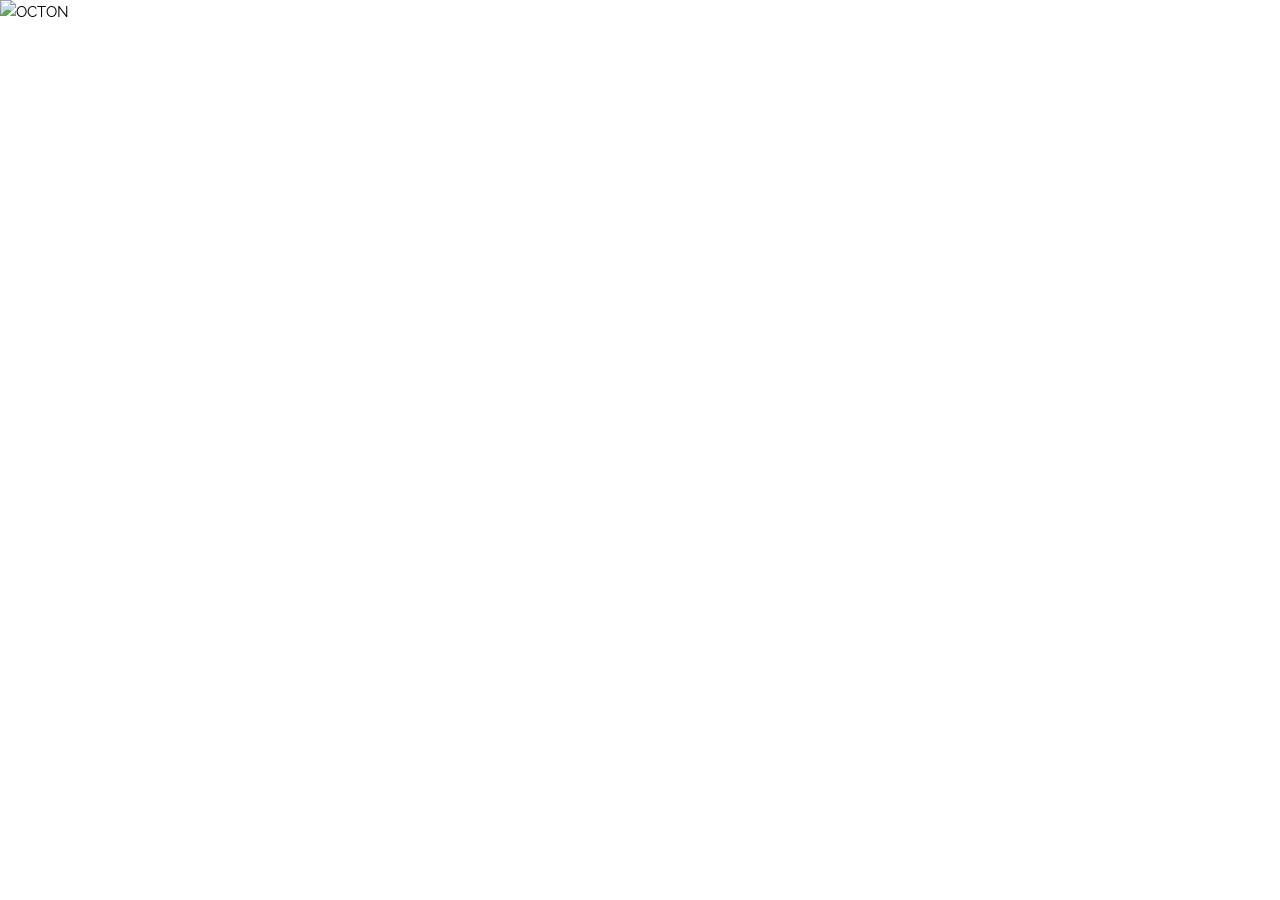
==== index.html @ 0c077d5a "Index chang Making a simple SPA" ====
<!DOCTYPE html>
<!DOCTYPE html>
<html lang="pt-br">
<head>
    <meta charset="UTF-8">
    <meta http-equiv="X-UA-Compatible" content="IE=edge">
    <meta name="viewport" content="width=device-width, initial-scale=1.0">
    <link rel="stylesheet" href="assets/css/main.css" />
    <title>OCTON</title>
</head>
<body>
    <img class="img-fit" src="images/logo.jpg" alt="OCTON" >
</body>
</html>
---- assets/css/main.css ----
@charset "UTF-8";
@import url(font-awesome.min.css);
@import "https://fonts.googleapis.com/css?family=Raleway:100,120,300,400,600";

/*
	Theory by TEMPLATED
	templated.co @templatedco
	Released for free under the Creative Commons Attribution 3.0 license (templated.co/license)
*/

/* Reset */

	html, body, div, span, applet, object, iframe, h1, h2, h3, h4, h5, h6, p, blockquote, pre, a, abbr, acronym, address, big, cite, code, del, dfn, em, img, ins, kbd, q, s, samp, small, strike, strong, sub, sup, tt, var, b, u, i, center, dl, dt, dd, ol, ul, li, fieldset, form, label, legend, table, caption, tbody, tfoot, thead, tr, th, td, article, aside, canvas, details, embed, figure, figcaption, footer, header, hgroup, menu, nav, output, ruby, section, summary, time, mark, audio, video {
		margin: 0;
		padding: 0;
		border: 0;
		font-size: 100%;
		font: inherit;
		vertical-align: baseline;
	}

	article, aside, details, figcaption, figure, footer, header, hgroup, menu, nav, section {
		display: block;
	}

	body {
		line-height: 1;
	}

	ol, ul {
		list-style: none;
	}

	blockquote, q {
		quotes: none;
	}

	blockquote:before, blockquote:after, q:before, q:after {
		content: '';
		content: none;
	}

	table {
		border-collapse: collapse;
		border-spacing: 0;
	}

	body {
		-webkit-text-size-adjust: none;
	}

/* Box Model */

	*, *:before, *:after {
		-moz-box-sizing: border-box;
		-webkit-box-sizing: border-box;
		box-sizing: border-box;
	}

/* Containers */

	.container {
		margin-left: auto;
		margin-right: auto;
	}

	.container.\31 25\25 {
		width: 100%;
		max-width: 100em;
		min-width: 80em;
	}

	.container.\37 5\25 {
		width: 60em;
	}

	.container.\35 0\25 {
		width: 40em;
	}

	.container.\32 5\25 {
		width: 20em;
	}

	.container {
		width: 80em;
	}

	@media screen and (max-width: 1680px) {

		.container.\31 25\25 {
			width: 100%;
			max-width: 100em;
			min-width: 80em;
		}

		.container.\37 5\25 {
			width: 60em;
		}

		.container.\35 0\25 {
			width: 40em;
		}

		.container.\32 5\25 {
			width: 20em;
		}

		.container {
			width: 80em;
		}

	}

	@media screen and (max-width: 1280px) {

		.container.\31 25\25 {
			width: 100%;
			max-width: 81.25em;
			min-width: 65em;
		}

		.container.\37 5\25 {
			width: 48.75em;
		}

		.container.\35 0\25 {
			width: 32.5em;
		}

		.container.\32 5\25 {
			width: 16.25em;
		}

		.container {
			width: 65em;
		}

	}

	@media screen and (max-width: 980px) {

		.container.\31 25\25 {
			width: 100%;
			max-width: 112.5%;
			min-width: 90%;
		}

		.container.\37 5\25 {
			width: 67.5%;
		}

		.container.\35 0\25 {
			width: 45%;
		}

		.container.\32 5\25 {
			width: 22.5%;
		}

		.container {
			width: 90%;
		}

	}

	@media screen and (max-width: 736px) {

		.container.\31 25\25 {
			width: 100%;
			max-width: 112.5%;
			min-width: 90%;
		}

		.container.\37 5\25 {
			width: 67.5%;
		}

		.container.\35 0\25 {
			width: 45%;
		}

		.container.\32 5\25 {
			width: 22.5%;
		}

		.container {
			width: 90% !important;
		}

	}

	@media screen and (max-width: 480px) {

		.container.\31 25\25 {
			width: 100%;
			max-width: 112.5%;
			min-width: 90%;
		}

		.container.\37 5\25 {
			width: 67.5%;
		}

		.container.\35 0\25 {
			width: 45%;
		}

		.container.\32 5\25 {
			width: 22.5%;
		}

		.container {
			width: 90% !important;
		}

	}

/* Grid */

	.row {
		border-bottom: solid 1px transparent;
		-moz-box-sizing: border-box;
		-webkit-box-sizing: border-box;
		box-sizing: border-box;
	}

	.row > * {
		float: left;
		-moz-box-sizing: border-box;
		-webkit-box-sizing: border-box;
		box-sizing: border-box;
	}

	.row:after, .row:before {
		content: '';
		display: block;
		clear: both;
		height: 0;
	}

	.row.uniform > * > :first-child {
		margin-top: 0;
	}

	.row.uniform > * > :last-child {
		margin-bottom: 0;
	}

	.row.\30 \25 > * {
		padding: 0 0 0 0em;
	}

	.row.\30 \25 {
		margin: 0 0 -1px 0em;
	}

	.row.uniform.\30 \25 > * {
		padding: 0em 0 0 0em;
	}

	.row.uniform.\30 \25 {
		margin: 0em 0 -1px 0em;
	}

	.row > * {
		padding: 0 0 0 2em;
	}

	.row {
		margin: 0 0 -1px -2em;
	}

	.row.uniform > * {
		padding: 2em 0 0 2em;
	}

	.row.uniform {
		margin: -2em 0 -1px -2em;
	}

	.row.\32 00\25 > * {
		padding: 0 0 0 4em;
	}

	.row.\32 00\25 {
		margin: 0 0 -1px -4em;
	}

	.row.uniform.\32 00\25 > * {
		padding: 4em 0 0 4em;
	}

	.row.uniform.\32 00\25 {
		margin: -4em 0 -1px -4em;
	}

	.row.\31 50\25 > * {
		padding: 0 0 0 3em;
	}

	.row.\31 50\25 {
		margin: 0 0 -1px -3em;
	}

	.row.uniform.\31 50\25 > * {
		padding: 3em 0 0 3em;
	}

	.row.uniform.\31 50\25 {
		margin: -3em 0 -1px -3em;
	}

	.row.\35 0\25 > * {
		padding: 0 0 0 1em;
	}

	.row.\35 0\25 {
		margin: 0 0 -1px -1em;
	}

	.row.uniform.\35 0\25 > * {
		padding: 1em 0 0 1em;
	}

	.row.uniform.\35 0\25 {
		margin: -1em 0 -1px -1em;
	}

	.row.\32 5\25 > * {
		padding: 0 0 0 0.5em;
	}

	.row.\32 5\25 {
		margin: 0 0 -1px -0.5em;
	}

	.row.uniform.\32 5\25 > * {
		padding: 0.5em 0 0 0.5em;
	}

	.row.uniform.\32 5\25 {
		margin: -0.5em 0 -1px -0.5em;
	}

	.\31 2u, .\31 2u\24 {
		width: 100%;
		clear: none;
		margin-left: 0;
	}

	.\31 1u, .\31 1u\24 {
		width: 91.6666666667%;
		clear: none;
		margin-left: 0;
	}

	.\31 0u, .\31 0u\24 {
		width: 83.3333333333%;
		clear: none;
		margin-left: 0;
	}

	.\39 u, .\39 u\24 {
		width: 75%;
		clear: none;
		margin-left: 0;
	}

	.\38 u, .\38 u\24 {
		width: 66.6666666667%;
		clear: none;
		margin-left: 0;
	}

	.\37 u, .\37 u\24 {
		width: 58.3333333333%;
		clear: none;
		margin-left: 0;
	}

	.\36 u, .\36 u\24 {
		width: 50%;
		clear: none;
		margin-left: 0;
	}

	.\35 u, .\35 u\24 {
		width: 41.6666666667%;
		clear: none;
		margin-left: 0;
	}

	.\34 u, .\34 u\24 {
		width: 33.3333333333%;
		clear: none;
		margin-left: 0;
	}

	.\33 u, .\33 u\24 {
		width: 25%;
		clear: none;
		margin-left: 0;
	}

	.\32 u, .\32 u\24 {
		width: 16.6666666667%;
		clear: none;
		margin-left: 0;
	}

	.\31 u, .\31 u\24 {
		width: 8.3333333333%;
		clear: none;
		margin-left: 0;
	}

	.\31 2u\24 + *,
	.\31 1u\24 + *,
	.\31 0u\24 + *,
	.\39 u\24 + *,
	.\38 u\24 + *,
	.\37 u\24 + *,
	.\36 u\24 + *,
	.\35 u\24 + *,
	.\34 u\24 + *,
	.\33 u\24 + *,
	.\32 u\24 + *,
	.\31 u\24 + * {
		clear: left;
	}

	.\-11u {
		margin-left: 91.66667%;
	}

	.\-10u {
		margin-left: 83.33333%;
	}

	.\-9u {
		margin-left: 75%;
	}

	.\-8u {
		margin-left: 66.66667%;
	}

	.\-7u {
		margin-left: 58.33333%;
	}

	.\-6u {
		margin-left: 50%;
	}

	.\-5u {
		margin-left: 41.66667%;
	}

	.\-4u {
		margin-left: 33.33333%;
	}

	.\-3u {
		margin-left: 25%;
	}

	.\-2u {
		margin-left: 16.66667%;
	}

	.\-1u {
		margin-left: 8.33333%;
	}

	@media screen and (max-width: 1680px) {

		.row > * {
			padding: 0 0 0 2em;
		}

		.row {
			margin: 0 0 -1px -2em;
		}

		.row.uniform > * {
			padding: 2em 0 0 2em;
		}

		.row.uniform {
			margin: -2em 0 -1px -2em;
		}

		.row.\32 00\25 > * {
			padding: 0 0 0 4em;
		}

		.row.\32 00\25 {
			margin: 0 0 -1px -4em;
		}

		.row.uniform.\32 00\25 > * {
			padding: 4em 0 0 4em;
		}

		.row.uniform.\32 00\25 {
			margin: -4em 0 -1px -4em;
		}

		.row.\31 50\25 > * {
			padding: 0 0 0 3em;
		}

		.row.\31 50\25 {
			margin: 0 0 -1px -3em;
		}

		.row.uniform.\31 50\25 > * {
			padding: 3em 0 0 3em;
		}

		.row.uniform.\31 50\25 {
			margin: -3em 0 -1px -3em;
		}

		.row.\35 0\25 > * {
			padding: 0 0 0 1em;
		}

		.row.\35 0\25 {
			margin: 0 0 -1px -1em;
		}

		.row.uniform.\35 0\25 > * {
			padding: 1em 0 0 1em;
		}

		.row.uniform.\35 0\25 {
			margin: -1em 0 -1px -1em;
		}

		.row.\32 5\25 > * {
			padding: 0 0 0 0.5em;
		}

		.row.\32 5\25 {
			margin: 0 0 -1px -0.5em;
		}

		.row.uniform.\32 5\25 > * {
			padding: 0.5em 0 0 0.5em;
		}

		.row.uniform.\32 5\25 {
			margin: -0.5em 0 -1px -0.5em;
		}

		.\31 2u\28xlarge\29, .\31 2u\24\28xlarge\29 {
			width: 100%;
			clear: none;
			margin-left: 0;
		}

		.\31 1u\28xlarge\29, .\31 1u\24\28xlarge\29 {
			width: 91.6666666667%;
			clear: none;
			margin-left: 0;
		}

		.\31 0u\28xlarge\29, .\31 0u\24\28xlarge\29 {
			width: 83.3333333333%;
			clear: none;
			margin-left: 0;
		}

		.\39 u\28xlarge\29, .\39 u\24\28xlarge\29 {
			width: 75%;
			clear: none;
			margin-left: 0;
		}

		.\38 u\28xlarge\29, .\38 u\24\28xlarge\29 {
			width: 66.6666666667%;
			clear: none;
			margin-left: 0;
		}

		.\37 u\28xlarge\29, .\37 u\24\28xlarge\29 {
			width: 58.3333333333%;
			clear: none;
			margin-left: 0;
		}

		.\36 u\28xlarge\29, .\36 u\24\28xlarge\29 {
			width: 50%;
			clear: none;
			margin-left: 0;
		}

		.\35 u\28xlarge\29, .\35 u\24\28xlarge\29 {
			width: 41.6666666667%;
			clear: none;
			margin-left: 0;
		}

		.\34 u\28xlarge\29, .\34 u\24\28xlarge\29 {
			width: 33.3333333333%;
			clear: none;
			margin-left: 0;
		}

		.\33 u\28xlarge\29, .\33 u\24\28xlarge\29 {
			width: 25%;
			clear: none;
			margin-left: 0;
		}

		.\32 u\28xlarge\29, .\32 u\24\28xlarge\29 {
			width: 16.6666666667%;
			clear: none;
			margin-left: 0;
		}

		.\31 u\28xlarge\29, .\31 u\24\28xlarge\29 {
			width: 8.3333333333%;
			clear: none;
			margin-left: 0;
		}

		.\31 2u\24\28xlarge\29 + *,
		.\31 1u\24\28xlarge\29 + *,
		.\31 0u\24\28xlarge\29 + *,
		.\39 u\24\28xlarge\29 + *,
		.\38 u\24\28xlarge\29 + *,
		.\37 u\24\28xlarge\29 + *,
		.\36 u\24\28xlarge\29 + *,
		.\35 u\24\28xlarge\29 + *,
		.\34 u\24\28xlarge\29 + *,
		.\33 u\24\28xlarge\29 + *,
		.\32 u\24\28xlarge\29 + *,
		.\31 u\24\28xlarge\29 + * {
			clear: left;
		}

		.\-11u\28xlarge\29 {
			margin-left: 91.66667%;
		}

		.\-10u\28xlarge\29 {
			margin-left: 83.33333%;
		}

		.\-9u\28xlarge\29 {
			margin-left: 75%;
		}

		.\-8u\28xlarge\29 {
			margin-left: 66.66667%;
		}

		.\-7u\28xlarge\29 {
			margin-left: 58.33333%;
		}

		.\-6u\28xlarge\29 {
			margin-left: 50%;
		}

		.\-5u\28xlarge\29 {
			margin-left: 41.66667%;
		}

		.\-4u\28xlarge\29 {
			margin-left: 33.33333%;
		}

		.\-3u\28xlarge\29 {
			margin-left: 25%;
		}

		.\-2u\28xlarge\29 {
			margin-left: 16.66667%;
		}

		.\-1u\28xlarge\29 {
			margin-left: 8.33333%;
		}

	}

	@media screen and (max-width: 1280px) {

		.row > * {
			padding: 0 0 0 1.5em;
		}

		.row {
			margin: 0 0 -1px -1.5em;
		}

		.row.uniform > * {
			padding: 1.5em 0 0 1.5em;
		}

		.row.uniform {
			margin: -1.5em 0 -1px -1.5em;
		}

		.row.\32 00\25 > * {
			padding: 0 0 0 3em;
		}

		.row.\32 00\25 {
			margin: 0 0 -1px -3em;
		}

		.row.uniform.\32 00\25 > * {
			padding: 3em 0 0 3em;
		}

		.row.uniform.\32 00\25 {
			margin: -3em 0 -1px -3em;
		}

		.row.\31 50\25 > * {
			padding: 0 0 0 2.25em;
		}

		.row.\31 50\25 {
			margin: 0 0 -1px -2.25em;
		}

		.row.uniform.\31 50\25 > * {
			padding: 2.25em 0 0 2.25em;
		}

		.row.uniform.\31 50\25 {
			margin: -2.25em 0 -1px -2.25em;
		}

		.row.\35 0\25 > * {
			padding: 0 0 0 0.75em;
		}

		.row.\35 0\25 {
			margin: 0 0 -1px -0.75em;
		}

		.row.uniform.\35 0\25 > * {
			padding: 0.75em 0 0 0.75em;
		}

		.row.uniform.\35 0\25 {
			margin: -0.75em 0 -1px -0.75em;
		}

		.row.\32 5\25 > * {
			padding: 0 0 0 0.375em;
		}

		.row.\32 5\25 {
			margin: 0 0 -1px -0.375em;
		}

		.row.uniform.\32 5\25 > * {
			padding: 0.375em 0 0 0.375em;
		}

		.row.uniform.\32 5\25 {
			margin: -0.375em 0 -1px -0.375em;
		}

		.\31 2u\28large\29, .\31 2u\24\28large\29 {
			width: 100%;
			clear: none;
			margin-left: 0;
		}

		.\31 1u\28large\29, .\31 1u\24\28large\29 {
			width: 91.6666666667%;
			clear: none;
			margin-left: 0;
		}

		.\31 0u\28large\29, .\31 0u\24\28large\29 {
			width: 83.3333333333%;
			clear: none;
			margin-left: 0;
		}

		.\39 u\28large\29, .\39 u\24\28large\29 {
			width: 75%;
			clear: none;
			margin-left: 0;
		}

		.\38 u\28large\29, .\38 u\24\28large\29 {
			width: 66.6666666667%;
			clear: none;
			margin-left: 0;
		}

		.\37 u\28large\29, .\37 u\24\28large\29 {
			width: 58.3333333333%;
			clear: none;
			margin-left: 0;
		}

		.\36 u\28large\29, .\36 u\24\28large\29 {
			width: 50%;
			clear: none;
			margin-left: 0;
		}

		.\35 u\28large\29, .\35 u\24\28large\29 {
			width: 41.6666666667%;
			clear: none;
			margin-left: 0;
		}

		.\34 u\28large\29, .\34 u\24\28large\29 {
			width: 33.3333333333%;
			clear: none;
			margin-left: 0;
		}

		.\33 u\28large\29, .\33 u\24\28large\29 {
			width: 25%;
			clear: none;
			margin-left: 0;
		}

		.\32 u\28large\29, .\32 u\24\28large\29 {
			width: 16.6666666667%;
			clear: none;
			margin-left: 0;
		}

		.\31 u\28large\29, .\31 u\24\28large\29 {
			width: 8.3333333333%;
			clear: none;
			margin-left: 0;
		}

		.\31 2u\24\28large\29 + *,
		.\31 1u\24\28large\29 + *,
		.\31 0u\24\28large\29 + *,
		.\39 u\24\28large\29 + *,
		.\38 u\24\28large\29 + *,
		.\37 u\24\28large\29 + *,
		.\36 u\24\28large\29 + *,
		.\35 u\24\28large\29 + *,
		.\34 u\24\28large\29 + *,
		.\33 u\24\28large\29 + *,
		.\32 u\24\28large\29 + *,
		.\31 u\24\28large\29 + * {
			clear: left;
		}

		.\-11u\28large\29 {
			margin-left: 91.66667%;
		}

		.\-10u\28large\29 {
			margin-left: 83.33333%;
		}

		.\-9u\28large\29 {
			margin-left: 75%;
		}

		.\-8u\28large\29 {
			margin-left: 66.66667%;
		}

		.\-7u\28large\29 {
			margin-left: 58.33333%;
		}

		.\-6u\28large\29 {
			margin-left: 50%;
		}

		.\-5u\28large\29 {
			margin-left: 41.66667%;
		}

		.\-4u\28large\29 {
			margin-left: 33.33333%;
		}

		.\-3u\28large\29 {
			margin-left: 25%;
		}

		.\-2u\28large\29 {
			margin-left: 16.66667%;
		}

		.\-1u\28large\29 {
			margin-left: 8.33333%;
		}

	}

	@media screen and (max-width: 980px) {

		.row > * {
			padding: 0 0 0 1.5em;
		}

		.row {
			margin: 0 0 -1px -1.5em;
		}

		.row.uniform > * {
			padding: 1.5em 0 0 1.5em;
		}

		.row.uniform {
			margin: -1.5em 0 -1px -1.5em;
		}

		.row.\32 00\25 > * {
			padding: 0 0 0 3em;
		}

		.row.\32 00\25 {
			margin: 0 0 -1px -3em;
		}

		.row.uniform.\32 00\25 > * {
			padding: 3em 0 0 3em;
		}

		.row.uniform.\32 00\25 {
			margin: -3em 0 -1px -3em;
		}

		.row.\31 50\25 > * {
			padding: 0 0 0 2.25em;
		}

		.row.\31 50\25 {
			margin: 0 0 -1px -2.25em;
		}

		.row.uniform.\31 50\25 > * {
			padding: 2.25em 0 0 2.25em;
		}

		.row.uniform.\31 50\25 {
			margin: -2.25em 0 -1px -2.25em;
		}

		.row.\35 0\25 > * {
			padding: 0 0 0 0.75em;
		}

		.row.\35 0\25 {
			margin: 0 0 -1px -0.75em;
		}

		.row.uniform.\35 0\25 > * {
			padding: 0.75em 0 0 0.75em;
		}

		.row.uniform.\35 0\25 {
			margin: -0.75em 0 -1px -0.75em;
		}

		.row.\32 5\25 > * {
			padding: 0 0 0 0.375em;
		}

		.row.\32 5\25 {
			margin: 0 0 -1px -0.375em;
		}

		.row.uniform.\32 5\25 > * {
			padding: 0.375em 0 0 0.375em;
		}

		.row.uniform.\32 5\25 {
			margin: -0.375em 0 -1px -0.375em;
		}

		.\31 2u\28medium\29, .\31 2u\24\28medium\29 {
			width: 100%;
			clear: none;
			margin-left: 0;
		}

		.\31 1u\28medium\29, .\31 1u\24\28medium\29 {
			width: 91.6666666667%;
			clear: none;
			margin-left: 0;
		}

		.\31 0u\28medium\29, .\31 0u\24\28medium\29 {
			width: 83.3333333333%;
			clear: none;
			margin-left: 0;
		}

		.\39 u\28medium\29, .\39 u\24\28medium\29 {
			width: 75%;
			clear: none;
			margin-left: 0;
		}

		.\38 u\28medium\29, .\38 u\24\28medium\29 {
			width: 66.6666666667%;
			clear: none;
			margin-left: 0;
		}

		.\37 u\28medium\29, .\37 u\24\28medium\29 {
			width: 58.3333333333%;
			clear: none;
			margin-left: 0;
		}

		.\36 u\28medium\29, .\36 u\24\28medium\29 {
			width: 50%;
			clear: none;
			margin-left: 0;
		}

		.\35 u\28medium\29, .\35 u\24\28medium\29 {
			width: 41.6666666667%;
			clear: none;
			margin-left: 0;
		}

		.\34 u\28medium\29, .\34 u\24\28medium\29 {
			width: 33.3333333333%;
			clear: none;
			margin-left: 0;
		}

		.\33 u\28medium\29, .\33 u\24\28medium\29 {
			width: 25%;
			clear: none;
			margin-left: 0;
		}

		.\32 u\28medium\29, .\32 u\24\28medium\29 {
			width: 16.6666666667%;
			clear: none;
			margin-left: 0;
		}

		.\31 u\28medium\29, .\31 u\24\28medium\29 {
			width: 8.3333333333%;
			clear: none;
			margin-left: 0;
		}

		.\31 2u\24\28medium\29 + *,
		.\31 1u\24\28medium\29 + *,
		.\31 0u\24\28medium\29 + *,
		.\39 u\24\28medium\29 + *,
		.\38 u\24\28medium\29 + *,
		.\37 u\24\28medium\29 + *,
		.\36 u\24\28medium\29 + *,
		.\35 u\24\28medium\29 + *,
		.\34 u\24\28medium\29 + *,
		.\33 u\24\28medium\29 + *,
		.\32 u\24\28medium\29 + *,
		.\31 u\24\28medium\29 + * {
			clear: left;
		}

		.\-11u\28medium\29 {
			margin-left: 91.66667%;
		}

		.\-10u\28medium\29 {
			margin-left: 83.33333%;
		}

		.\-9u\28medium\29 {
			margin-left: 75%;
		}

		.\-8u\28medium\29 {
			margin-left: 66.66667%;
		}

		.\-7u\28medium\29 {
			margin-left: 58.33333%;
		}

		.\-6u\28medium\29 {
			margin-left: 50%;
		}

		.\-5u\28medium\29 {
			margin-left: 41.66667%;
		}

		.\-4u\28medium\29 {
			margin-left: 33.33333%;
		}

		.\-3u\28medium\29 {
			margin-left: 25%;
		}

		.\-2u\28medium\29 {
			margin-left: 16.66667%;
		}

		.\-1u\28medium\29 {
			margin-left: 8.33333%;
		}

	}

	@media screen and (max-width: 736px) {

		.row > * {
			padding: 0 0 0 1.25em;
		}

		.row {
			margin: 0 0 -1px -1.25em;
		}

		.row.uniform > * {
			padding: 1.25em 0 0 1.25em;
		}

		.row.uniform {
			margin: -1.25em 0 -1px -1.25em;
		}

		.row.\32 00\25 > * {
			padding: 0 0 0 2.5em;
		}

		.row.\32 00\25 {
			margin: 0 0 -1px -2.5em;
		}

		.row.uniform.\32 00\25 > * {
			padding: 2.5em 0 0 2.5em;
		}

		.row.uniform.\32 00\25 {
			margin: -2.5em 0 -1px -2.5em;
		}

		.row.\31 50\25 > * {
			padding: 0 0 0 1.875em;
		}

		.row.\31 50\25 {
			margin: 0 0 -1px -1.875em;
		}

		.row.uniform.\31 50\25 > * {
			padding: 1.875em 0 0 1.875em;
		}

		.row.uniform.\31 50\25 {
			margin: -1.875em 0 -1px -1.875em;
		}

		.row.\35 0\25 > * {
			padding: 0 0 0 0.625em;
		}

		.row.\35 0\25 {
			margin: 0 0 -1px -0.625em;
		}

		.row.uniform.\35 0\25 > * {
			padding: 0.625em 0 0 0.625em;
		}

		.row.uniform.\35 0\25 {
			margin: -0.625em 0 -1px -0.625em;
		}

		.row.\32 5\25 > * {
			padding: 0 0 0 0.3125em;
		}

		.row.\32 5\25 {
			margin: 0 0 -1px -0.3125em;
		}

		.row.uniform.\32 5\25 > * {
			padding: 0.3125em 0 0 0.3125em;
		}

		.row.uniform.\32 5\25 {
			margin: -0.3125em 0 -1px -0.3125em;
		}

		.\31 2u\28small\29, .\31 2u\24\28small\29 {
			width: 100%;
			clear: none;
			margin-left: 0;
		}

		.\31 1u\28small\29, .\31 1u\24\28small\29 {
			width: 91.6666666667%;
			clear: none;
			margin-left: 0;
		}

		.\31 0u\28small\29, .\31 0u\24\28small\29 {
			width: 83.3333333333%;
			clear: none;
			margin-left: 0;
		}

		.\39 u\28small\29, .\39 u\24\28small\29 {
			width: 75%;
			clear: none;
			margin-left: 0;
		}

		.\38 u\28small\29, .\38 u\24\28small\29 {
			width: 66.6666666667%;
			clear: none;
			margin-left: 0;
		}

		.\37 u\28small\29, .\37 u\24\28small\29 {
			width: 58.3333333333%;
			clear: none;
			margin-left: 0;
		}

		.\36 u\28small\29, .\36 u\24\28small\29 {
			width: 50%;
			clear: none;
			margin-left: 0;
		}

		.\35 u\28small\29, .\35 u\24\28small\29 {
			width: 41.6666666667%;
			clear: none;
			margin-left: 0;
		}

		.\34 u\28small\29, .\34 u\24\28small\29 {
			width: 33.3333333333%;
			clear: none;
			margin-left: 0;
		}

		.\33 u\28small\29, .\33 u\24\28small\29 {
			width: 25%;
			clear: none;
			margin-left: 0;
		}

		.\32 u\28small\29, .\32 u\24\28small\29 {
			width: 16.6666666667%;
			clear: none;
			margin-left: 0;
		}

		.\31 u\28small\29, .\31 u\24\28small\29 {
			width: 8.3333333333%;
			clear: none;
			margin-left: 0;
		}

		.\31 2u\24\28small\29 + *,
		.\31 1u\24\28small\29 + *,
		.\31 0u\24\28small\29 + *,
		.\39 u\24\28small\29 + *,
		.\38 u\24\28small\29 + *,
		.\37 u\24\28small\29 + *,
		.\36 u\24\28small\29 + *,
		.\35 u\24\28small\29 + *,
		.\34 u\24\28small\29 + *,
		.\33 u\24\28small\29 + *,
		.\32 u\24\28small\29 + *,
		.\31 u\24\28small\29 + * {
			clear: left;
		}

		.\-11u\28small\29 {
			margin-left: 91.66667%;
		}

		.\-10u\28small\29 {
			margin-left: 83.33333%;
		}

		.\-9u\28small\29 {
			margin-left: 75%;
		}

		.\-8u\28small\29 {
			margin-left: 66.66667%;
		}

		.\-7u\28small\29 {
			margin-left: 58.33333%;
		}

		.\-6u\28small\29 {
			margin-left: 50%;
		}

		.\-5u\28small\29 {
			margin-left: 41.66667%;
		}

		.\-4u\28small\29 {
			margin-left: 33.33333%;
		}

		.\-3u\28small\29 {
			margin-left: 25%;
		}

		.\-2u\28small\29 {
			margin-left: 16.66667%;
		}

		.\-1u\28small\29 {
			margin-left: 8.33333%;
		}

	}

	@media screen and (max-width: 480px) {

		.row > * {
			padding: 0 0 0 1.25em;
		}

		.row {
			margin: 0 0 -1px -1.25em;
		}

		.row.uniform > * {
			padding: 1.25em 0 0 1.25em;
		}

		.row.uniform {
			margin: -1.25em 0 -1px -1.25em;
		}

		.row.\32 00\25 > * {
			padding: 0 0 0 2.5em;
		}

		.row.\32 00\25 {
			margin: 0 0 -1px -2.5em;
		}

		.row.uniform.\32 00\25 > * {
			padding: 2.5em 0 0 2.5em;
		}

		.row.uniform.\32 00\25 {
			margin: -2.5em 0 -1px -2.5em;
		}

		.row.\31 50\25 > * {
			padding: 0 0 0 1.875em;
		}

		.row.\31 50\25 {
			margin: 0 0 -1px -1.875em;
		}

		.row.uniform.\31 50\25 > * {
			padding: 1.875em 0 0 1.875em;
		}

		.row.uniform.\31 50\25 {
			margin: -1.875em 0 -1px -1.875em;
		}

		.row.\35 0\25 > * {
			padding: 0 0 0 0.625em;
		}

		.row.\35 0\25 {
			margin: 0 0 -1px -0.625em;
		}

		.row.uniform.\35 0\25 > * {
			padding: 0.625em 0 0 0.625em;
		}

		.row.uniform.\35 0\25 {
			margin: -0.625em 0 -1px -0.625em;
		}

		.row.\32 5\25 > * {
			padding: 0 0 0 0.3125em;
		}

		.row.\32 5\25 {
			margin: 0 0 -1px -0.3125em;
		}

		.row.uniform.\32 5\25 > * {
			padding: 0.3125em 0 0 0.3125em;
		}

		.row.uniform.\32 5\25 {
			margin: -0.3125em 0 -1px -0.3125em;
		}

		.\31 2u\28xsmall\29, .\31 2u\24\28xsmall\29 {
			width: 100%;
			clear: none;
			margin-left: 0;
		}

		.\31 1u\28xsmall\29, .\31 1u\24\28xsmall\29 {
			width: 91.6666666667%;
			clear: none;
			margin-left: 0;
		}

		.\31 0u\28xsmall\29, .\31 0u\24\28xsmall\29 {
			width: 83.3333333333%;
			clear: none;
			margin-left: 0;
		}

		.\39 u\28xsmall\29, .\39 u\24\28xsmall\29 {
			width: 75%;
			clear: none;
			margin-left: 0;
		}

		.\38 u\28xsmall\29, .\38 u\24\28xsmall\29 {
			width: 66.6666666667%;
			clear: none;
			margin-left: 0;
		}

		.\37 u\28xsmall\29, .\37 u\24\28xsmall\29 {
			width: 58.3333333333%;
			clear: none;
			margin-left: 0;
		}

		.\36 u\28xsmall\29, .\36 u\24\28xsmall\29 {
			width: 50%;
			clear: none;
			margin-left: 0;
		}

		.\35 u\28xsmall\29, .\35 u\24\28xsmall\29 {
			width: 41.6666666667%;
			clear: none;
			margin-left: 0;
		}

		.\34 u\28xsmall\29, .\34 u\24\28xsmall\29 {
			width: 33.3333333333%;
			clear: none;
			margin-left: 0;
		}

		.\33 u\28xsmall\29, .\33 u\24\28xsmall\29 {
			width: 25%;
			clear: none;
			margin-left: 0;
		}

		.\32 u\28xsmall\29, .\32 u\24\28xsmall\29 {
			width: 16.6666666667%;
			clear: none;
			margin-left: 0;
		}

		.\31 u\28xsmall\29, .\31 u\24\28xsmall\29 {
			width: 8.3333333333%;
			clear: none;
			margin-left: 0;
		}

		.\31 2u\24\28xsmall\29 + *,
		.\31 1u\24\28xsmall\29 + *,
		.\31 0u\24\28xsmall\29 + *,
		.\39 u\24\28xsmall\29 + *,
		.\38 u\24\28xsmall\29 + *,
		.\37 u\24\28xsmall\29 + *,
		.\36 u\24\28xsmall\29 + *,
		.\35 u\24\28xsmall\29 + *,
		.\34 u\24\28xsmall\29 + *,
		.\33 u\24\28xsmall\29 + *,
		.\32 u\24\28xsmall\29 + *,
		.\31 u\24\28xsmall\29 + * {
			clear: left;
		}

		.\-11u\28xsmall\29 {
			margin-left: 91.66667%;
		}

		.\-10u\28xsmall\29 {
			margin-left: 83.33333%;
		}

		.\-9u\28xsmall\29 {
			margin-left: 75%;
		}

		.\-8u\28xsmall\29 {
			margin-left: 66.66667%;
		}

		.\-7u\28xsmall\29 {
			margin-left: 58.33333%;
		}

		.\-6u\28xsmall\29 {
			margin-left: 50%;
		}

		.\-5u\28xsmall\29 {
			margin-left: 41.66667%;
		}

		.\-4u\28xsmall\29 {
			margin-left: 33.33333%;
		}

		.\-3u\28xsmall\29 {
			margin-left: 25%;
		}

		.\-2u\28xsmall\29 {
			margin-left: 16.66667%;
		}

		.\-1u\28xsmall\29 {
			margin-left: 8.33333%;
		}

	}

/* Basic */

	@-ms-viewport {
		width: device-width;
	}

	body {
		-ms-overflow-style: scrollbar;
	}

	@media screen and (max-width: 480px) {

		html, body {
			min-width: 320px;
		}

	}

	body {
		background: #fff;
	}

		body.is-loading *, body.is-loading *:before, body.is-loading *:after {
			-moz-animation: none !important;
			-webkit-animation: none !important;
			-ms-animation: none !important;
			animation: none !important;
			-moz-transition: none !important;
			-webkit-transition: none !important;
			-ms-transition: none !important;
			transition: none !important;
		}

/* Type */

	body, input, select, textarea {
		color: ##0d1219; /* #9a9a9a*/
		font-family: "Raleway", Arial, Helvetica, sans-serif;
		font-size: 13pt;
		font-weight: 400;
		line-height: 1.65;
	}

		@media screen and (max-width: 1680px) {

			body, input, select, textarea {
				font-size: 11pt;
			}

		}

		@media screen and (max-width: 1280px) {

			body, input, select, textarea {
				font-size: 11pt;
			}

		}

		@media screen and (max-width: 980px) {

			body, input, select, textarea {
				font-size: 12pt;
			}

		}

		@media screen and (max-width: 736px) {

			body, input, select, textarea {
				font-size: 12pt;
			}

		}

		@media screen and (max-width: 480px) {

			body, input, select, textarea {
				font-size: 12pt;
			}

		}
	/* Voltar ao topo*/
	.back-to-top	{
	  position: fixed;
	  bottom: 0;
	  right: 0;
	  display: inline-block;  
	  padding: 0.5em;
	  margin: 0.5em;
	  background: rgba(222, 150, 150, 0);
	  border: 1px solid #167ac6;
	}
.back-to-top:hover{
  cursor: pointer;
}

	a {
		color: #000;
		text-decoration: none;
		transition: 0.2s;
	}

		a:hover {
			text-decoration: none;
			color: #5385f1;

		}

	strong, b {
		color: #555;
		font-weight: 600;
	}

	em, i {
		font-style: italic;
	}

	p {
		margin: 0 0 2em 0;
	}

	h1, h2, h3, h4, h5, h6 {
		color: #5385c1;
		font-weight: 300;
		line-height: 1.5;
		margin: 0 0 1em 0;
	}

		h1 a, h2 a, h3 a, h4 a, h5 a, h6 a {
			color: inherit;
			text-decoration: none;
		}

	h2 {
		font-size: 1.75em;
		font-weight: 120;
	}

	h3 {
		font-size: 1.35em;
	}

	h4 {
		font-size: 1.1em;
	}

	h5 {
		font-size: 0.9em;
	}

	h6 {
		font-size: 0.7em;
	}

	sub {
		font-size: 0.8em;
		position: relative;
		top: 0.5em;
	}

	sup {
		font-size: 0.8em;
		position: relative;
		top: -0.5em;
	}

	blockquote {
		border-left: solid 4px #dbdbdb;
		font-style: italic;
		margin: 0 0 2em 0;
		padding: 0.5em 0 0.5em 2em;
	}

	code {
		background: rgba(144, 144, 144, 0.075);
		border-radius: 0;
		border: solid 1px #dbdbdb;
		font-family: "Courier New", monospace;
		font-size: 0.9em;
		margin: 0 0.25em;
		padding: 0.25em 0.65em;
	}

	pre {
		-webkit-overflow-scrolling: touch;
		font-family: "Courier New", monospace;
		font-size: 0.9em;
		margin: 0 0 2em 0;
	}

		pre code {
			display: block;
			line-height: 1.75;
			padding: 1em 1.5em;
			overflow-x: auto;
		}

	hr {
		border: 0;
		border-bottom: solid 1px #dbdbdb;
		margin: 2em 0;
	}

		hr.major {
			margin: 3em 0;
		}

	.align-left {
		text-align: left;
	}

	.align-center {
		text-align: center;
	}

	.align-right {
		text-align: right;
	}

	.inner {
		max-width: 75em;
		margin: 0 auto;
	}

		@media screen and (max-width: 1280px) {

			.inner {
				max-width: 90%;
			}

		}

		@media screen and (max-width: 480px) {

			.inner {
				max-width: 85%;
			}

		}

/* Section/Article */

	section.special, article.special {
		text-align: center;
	}

		section.special article, article.special article {
			text-align: left;
		}

	section.wrapper, article.wrapper {
		padding: 6em 0;
	}

		section.wrapper header, article.wrapper header {
			margin-bottom: 4em;
		}

			section.wrapper header h2, article.wrapper header h2 {
				font-size: 2.75em;
				margin: 0 0 .5em 0;
			}

			section.wrapper header p, article.wrapper header p {
				font-size: 1em;
			}

		section.wrapper article header, article.wrapper article header {
			margin: 0;
		}

		section.wrapper.style1, article.wrapper.style1 {
			background: #5385c1;
			color: #bacee6;
		}

			section.wrapper.style1 header h2, article.wrapper.style1 header h2 {
				color: #fff;
			}

			section.wrapper.style1 header p, article.wrapper.style1 header p {
				color: #bacee6;
			}

			section.wrapper.style1 h3, article.wrapper.style1 h3 {
				color: #FFF;
			}

		@media screen and (max-width: 980px) {

			section.wrapper, article.wrapper {
				padding: 2em 0;
			}

		}

		@media screen and (max-width: 736px) {

			section.wrapper header, article.wrapper header {
				margin-bottom: 2em;
			}

				section.wrapper header h2, article.wrapper header h2 {
					font-size: 2em;
				}

				section.wrapper header p, article.wrapper header p {
					font-size: .9em;
				}

		}

		@media screen and (max-width: 480px) {

			section.wrapper, article.wrapper {
				text-align: center;
			}

				section.wrapper article, article.wrapper article {
					text-align: center;
				}

		}

	header p {
		color: #bbb;
		position: relative;
		margin: 0 0 1.5em 0;
	}

	header h2 + p {
		font-size: 1.25em;
		margin-top: -1em;
	}

	header h3 + p {
		font-size: 1.1em;
		margin-top: -0.8em;
	}

	header h4 + p,
	header h5 + p,
	header h6 + p {
		font-size: 0.9em;
		margin-top: -0.6em;
	}

/* Flex */

	.flex {
		display: -ms-flexbox;
		-ms-flex-wrap: wrap;
		-ms-flex-pack: justify;
		display: -moz-flex;
		display: -webkit-flex;
		display: -ms-flex;
		display: flex;
		-moz-flex-wrap: wrap;
		-webkit-flex-wrap: wrap;
		-ms-flex-wrap: wrap;
		flex-wrap: wrap;
		-moz-justify-content: space-between;
		-webkit-justify-content: space-between;
		-ms-justify-content: space-between;
		justify-content: space-between;
	}

		.flex.flex-2 article {
			width: 47%;
		}

		.flex.flex-3 article {
			position: relative;
			width: 28%;
		}

			.flex.flex-3 article:before {
				content: '';
				position: absolute;
				width: 100%;
				height: 100%;
				right: -2em;
				top: 0;
				border-right: 1px solid #dbdbdb;
				pointer-events: none;
			}

			.flex.flex-3 article:last-child:before {
				border: none;
			}

		.flex.flex-4 .box {
			width: 21%;
		}

		@media screen and (max-width: 980px) {

			.flex.flex-2 article {
				width: 100%;
				margin-bottom: 3em;
			}

				.flex.flex-2 article:last-child {
					margin-bottom: 0;
				}

			.flex.flex-3 {
				-moz-flex-direction: column;
				-webkit-flex-direction: column;
				-ms-flex-direction: column;
				flex-direction: column;
			}

				.flex.flex-3 article {
					width: 100%;
					border-bottom: 1px solid #dbdbdb;
					padding-bottom: 2.5em;
					margin-bottom: 3em;
				}

					.flex.flex-3 article:last-child {
						border: none;
						padding-bottom: 0;
						margin: 0 0 1em 0;
					}

					.flex.flex-3 article:before {
						display: none;
					}

			.flex.flex-4 .box {
				width: 47%;
			}

		}

		@media screen and (max-width: 480px) {

			.flex.flex-4 .box {
				width: 100%;
			}

		}

/* Form */

	form {
		margin: 0 0 2em 0;
	}

	label {
		color: #555;
		display: block;
		font-size: 0.9em;
		font-weight: 600;
		margin: 0 0 1em 0;
	}

	input[type="text"],
	input[type="password"],
	input[type="email"],
	input[type="tel"],
	select,
	textarea {
		-moz-appearance: none;
		-webkit-appearance: none;
		-ms-appearance: none;
		appearance: none;
		background: rgba(144, 144, 144, 0.075);
		border-radius: 0;
		border: none;
		border: solid 1px #dbdbdb;
		color: inherit;
		display: block;
		outline: 0;
		padding: 0 1em;
		text-decoration: none;
		width: 100%;
	}

		input[type="text"]:invalid,
		input[type="password"]:invalid,
		input[type="email"]:invalid,
		input[type="tel"]:invalid,
		select:invalid,
		textarea:invalid {
			box-shadow: none;
		}

		input[type="text"]:focus,
		input[type="password"]:focus,
		input[type="email"]:focus,
		input[type="tel"]:focus,
		select:focus,
		textarea:focus {
			border-color: #5385c1;
			box-shadow: 0 0 0 1px #5385c1;
		}

	.select-wrapper {
		text-decoration: none;
		display: block;
		position: relative;
	}

		.select-wrapper:before {
			content: "";
			-moz-osx-font-smoothing: grayscale;
			-webkit-font-smoothing: antialiased;
			font-family: FontAwesome;
			font-style: normal;
			font-weight: normal;
			text-transform: none !important;
		}

		.select-wrapper:before {
			color: #dbdbdb;
			display: block;
			height: 2.75em;
			line-height: 2.75em;
			pointer-events: none;
			position: absolute;
			right: 0;
			text-align: center;
			top: 0;
			width: 2.75em;
		}

		.select-wrapper select::-ms-expand {
			display: none;
		}

	input[type="text"],
	input[type="password"],
	input[type="email"],
	select {
		height: 2.75em;
	}

	textarea {
		padding: 0.75em 1em;
	}

	input[type="checkbox"],
	input[type="radio"] {
		-moz-appearance: none;
		-webkit-appearance: none;
		-ms-appearance: none;
		appearance: none;
		display: block;
		float: left;
		margin-right: -2em;
		opacity: 0;
		width: 1em;
		z-index: -1;
	}

		input[type="checkbox"] + label,
		input[type="radio"] + label {
			text-decoration: none;
			color: #9a9a9a;
			cursor: pointer;
			display: inline-block;
			font-size: 1em;
			font-weight: 300;
			padding-left: 2.4em;
			padding-right: 0.75em;
			position: relative;
		}

			input[type="checkbox"] + label:before,
			input[type="radio"] + label:before {
				-moz-osx-font-smoothing: grayscale;
				-webkit-font-smoothing: antialiased;
				font-family: FontAwesome;
				font-style: normal;
				font-weight: normal;
				text-transform: none !important;
			}

			input[type="checkbox"] + label:before,
			input[type="radio"] + label:before {
				background: rgba(144, 144, 144, 0.075);
				border-radius: 0;
				border: solid 1px #dbdbdb;
				content: '';
				display: inline-block;
				height: 1.65em;
				left: 0;
				line-height: 1.58125em;
				position: absolute;
				text-align: center;
				top: 0;
				width: 1.65em;
			}

		input[type="checkbox"]:checked + label:before,
		input[type="radio"]:checked + label:before {
			background: #5a5a5a;
			border-color: #5a5a5a;
			color: #ffffff;
			content: '\f00c';
		}

		input[type="checkbox"]:focus + label:before,
		input[type="radio"]:focus + label:before {
			border-color: #5385c1;
			box-shadow: 0 0 0 1px #5385c1;
		}

	input[type="checkbox"] + label:before {
		border-radius: 0;
	}

	input[type="radio"] + label:before {
		border-radius: 100%;
	}

	::-webkit-input-placeholder {
		color: #bbb !important;
		opacity: 1.0;
	}

	:-moz-placeholder {
		color: #bbb !important;
		opacity: 1.0;
	}

	::-moz-placeholder {
		color: #bbb !important;
		opacity: 1.0;
	}

	:-ms-input-placeholder {
		color: #bbb !important;
		opacity: 1.0;
	}

	.formerize-placeholder {
		color: #bbb !important;
		opacity: 1.0;
	}

/* Box */

	.box {
		border: solid 1px #dbdbdb;
		margin-bottom: 2em;
		padding: 1.5em;
	}

		.box > :last-child,
		.box > :last-child > :last-child,
		.box > :last-child > :last-child > :last-child {
			margin-bottom: 0;
		}

		.box.alt {
			border: 0;
			border-radius: 0;
			padding: 0;
		}

		.box.person {
			border: solid 1px rgba(255, 255, 255, 0.25);
			padding: 3em 1.5em;
		}

			.box.person h3 {
				margin: 0;
			}

			.box.person .image {
				margin-bottom: 1em;
			}

				.box.person .image img {
					max-width: 100%;
				}

/* Icon */

	.icon {
		text-decoration: none;
		border-bottom: none;
		position: relative;
	}

		.icon:before {
			-moz-osx-font-smoothing: grayscale;
			-webkit-font-smoothing: antialiased;
			font-family: FontAwesome;
			font-style: normal;
			font-weight: normal;
			text-transform: none !important;
		}

		.icon > .label {
			display: none;
		}

/* Image */

	.image {
		border-radius: 0;
		border: 0;
		display: inline-block;
		position: relative;
	}

		.image img {
			border-radius: 0;
			display: block;
		}

		.image.left, .image.right {
			max-width: 40%;
		}

			.image.left img, .image.right img {
				width: 100%;
			}

		.image.round img {
			border-radius: 100%;
		}

		.image.left {
			float: left;
			padding: 0 1.5em 1em 0;
			top: 0.25em;
		}

		.image.right {
			float: right;
			padding: 0 0 1em 1.5em;
			top: 0.25em;
		}

		.image.fit {
			display: block;
			margin: 0 0 2em 0;
			width: 100%;
		}

			.image.fit img {
				width: 100%;
			}

		.image.main {
			display: block;
			margin: 0 0 3em 0;
			width: 100%;
		}

			.image.main img {
				width: 100%;
			}

/* List */

	ol {
		list-style: decimal;
		margin: 0 0 2em 0;
		padding-left: 1.25em;
	}

		ol li {
			padding-left: 0.25em;
		}

	ul {
		list-style: disc;
		margin: 0 0 2em 0;
		padding-left: 1em;
	}

		ul li {
			padding-left: 0.5em;
		}

		ul.alt {
			list-style: none;
			padding-left: 0;
		}

			ul.alt li {
				border-top: solid 1px #dbdbdb;
				padding: 0.5em 0;
			}

				ul.alt li:first-child {
					border-top: 0;
					padding-top: 0;
				}

		ul.icons {
			cursor: default;
			list-style: none;
			padding-left: 0;
		}

			ul.icons li {
				display: inline-block;
				padding: 0 1em 0 0;
			}

				ul.icons li:last-child {
					padding-right: 0;
				}

				ul.icons li .icon:before {
					font-size: 2em;
				}

		ul.actions {
			cursor: default;
			list-style: none;
			padding-left: 0;
		}

			ul.actions li {
				display: inline-block;
				padding: 0 1em 0 0;
				vertical-align: middle;
			}

				ul.actions li:last-child {
					padding-right: 0;
				}

			ul.actions.small li {
				padding: 0 0.5em 0 0;
			}

			ul.actions.vertical li {
				display: block;
				padding: 1em 0 0 0;
			}

				ul.actions.vertical li:first-child {
					padding-top: 0;
				}

				ul.actions.vertical li > * {
					margin-bottom: 0;
				}

			ul.actions.vertical.small li {
				padding: 0.5em 0 0 0;
			}

				ul.actions.vertical.small li:first-child {
					padding-top: 0;
				}

			ul.actions.fit {
				display: table;
				margin-left: -1em;
				padding: 0;
				table-layout: fixed;
				width: calc(100% + 1em);
			}

				ul.actions.fit li {
					display: table-cell;
					padding: 0 0 0 1em;
				}

					ul.actions.fit li > * {
						margin-bottom: 0;
					}

				ul.actions.fit.small {
					margin-left: -0.5em;
					width: calc(100% + 0.5em);
				}

					ul.actions.fit.small li {
						padding: 0 0 0 0.5em;
					}

			@media screen and (max-width: 480px) {

				ul.actions {
					margin: 0 0 2em 0;
				}

					ul.actions li {
						padding: 1em 0 0 0;
						display: block;
						text-align: center;
						width: 100%;
					}

						ul.actions li:first-child {
							padding-top: 0;
						}

						ul.actions li > * {
							width: 100%;
							margin: 0 !important;
						}

							ul.actions li > *.icon:before {
								margin-left: -2em;
							}

					ul.actions.small li {
						padding: 0.5em 0 0 0;
					}

						ul.actions.small li:first-child {
							padding-top: 0;
						}

			}

	dl {
		margin: 0 0 2em 0;
	}

		dl dt {
			display: block;
			font-weight: 600;
			margin: 0 0 1em 0;
		}

		dl dd {
			margin-left: 2em;
		}

/* Table */

	.table-wrapper {
		-webkit-overflow-scrolling: touch;
		overflow-x: auto;
	}

	table {
		margin: 0 0 2em 0;
		width: 100%;
	}

		table tbody tr {
			border: solid 1px #dbdbdb;
			border-left: 0;
			border-right: 0;
		}

			table tbody tr:nth-child(2n + 1) {
				background-color: rgba(144, 144, 144, 0.075);
			}

		table td {
			padding: 0.75em 0.75em;
		}

		table th {
			color: #555;
			font-size: 0.9em;
			font-weight: 600;
			padding: 0 0.75em 0.75em 0.75em;
			text-align: left;
		}

		table thead {
			border-bottom: solid 2px #dbdbdb;
		}

		table tfoot {
			border-top: solid 2px #dbdbdb;
		}

		table.alt {
			border-collapse: separate;
		}

			table.alt tbody tr td {
				border: solid 1px #dbdbdb;
				border-left-width: 0;
				border-top-width: 0;
			}

				table.alt tbody tr td:first-child {
					border-left-width: 1px;
				}

			table.alt tbody tr:first-child td {
				border-top-width: 1px;
			}

			table.alt thead {
				border-bottom: 0;
			}

			table.alt tfoot {
				border-top: 0;
			}

/* Button */

	input[type="submit"],
	input[type="reset"],
	input[type="button"],
	button,
	.button {
		-moz-appearance: none;
		-webkit-appearance: none;
		-ms-appearance: none;
		appearance: none;
		-moz-transition: background-color 0.2s ease-in-out, color 0.2s ease-in-out;
		-webkit-transition: background-color 0.2s ease-in-out, color 0.2s ease-in-out;
		-ms-transition: background-color 0.2s ease-in-out, color 0.2s ease-in-out;
		transition: background-color 0.2s ease-in-out, color 0.2s ease-in-out;
		background-color: #5a5a5a;
		border-radius: 0;
		border: 0;
		color: #ffffff !important;
		cursor: pointer;
		display: inline-block;
		font-weight: 600;
		height: 2.85em;
		line-height: 2.95em;
		padding: 0 1.5em;
		text-align: center;
		text-decoration: none;
		white-space: nowrap;
	}

		input[type="submit"]:hover,
		input[type="reset"]:hover,
		input[type="button"]:hover,
		button:hover,
		.button:hover {
			background-color: #676767;
		}

		input[type="submit"]:active,
		input[type="reset"]:active,
		input[type="button"]:active,
		button:active,
		.button:active {
			background-color: #4d4d4d;
		}

		input[type="submit"].icon,
		input[type="reset"].icon,
		input[type="button"].icon,
		button.icon,
		.button.icon {
			padding-left: 1.35em;
		}

			input[type="submit"].icon:before,
			input[type="reset"].icon:before,
			input[type="button"].icon:before,
			button.icon:before,
			.button.icon:before {
				margin-right: 0.5em;
			}

		input[type="submit"].fit,
		input[type="reset"].fit,
		input[type="button"].fit,
		button.fit,
		.button.fit {
			display: block;
			margin: 0 0 1em 0;
			width: 100%;
		}

		input[type="submit"].small,
		input[type="reset"].small,
		input[type="button"].small,
		button.small,
		.button.small {
			font-size: 0.8em;
		}

		input[type="submit"].big,
		input[type="reset"].big,
		input[type="button"].big,
		button.big,
		.button.big {
			font-size: 1.35em;
		}

		input[type="submit"].alt,
		input[type="reset"].alt,
		input[type="button"].alt,
		button.alt,
		.button.alt {
			background-color: transparent;
			box-shadow: inset 0 0 0 2px #dbdbdb;
			color: #555 !important;
		}

			input[type="submit"].alt:hover,
			input[type="reset"].alt:hover,
			input[type="button"].alt:hover,
			button.alt:hover,
			.button.alt:hover {
				background-color: rgba(144, 144, 144, 0.075);
			}

			input[type="submit"].alt:active,
			input[type="reset"].alt:active,
			input[type="button"].alt:active,
			button.alt:active,
			.button.alt:active {
				background-color: rgba(144, 144, 144, 0.2);
			}

			input[type="submit"].alt.icon:before,
			input[type="reset"].alt.icon:before,
			input[type="button"].alt.icon:before,
			button.alt.icon:before,
			.button.alt.icon:before {
				color: #bbb;
			}

		input[type="submit"].special,
		input[type="reset"].special,
		input[type="button"].special,
		button.special,
		.button.special {
			background-color: #5385c1;
			color: #ffffff !important;
		}

			input[type="submit"].special:hover,
			input[type="reset"].special:hover,
			input[type="button"].special:hover,
			button.special:hover,
			.button.special:hover {
				background-color: #6692c8;
			}

			input[type="submit"].special:active,
			input[type="reset"].special:active,
			input[type="button"].special:active,
			button.special:active,
			.button.special:active {
				background-color: #4278b8;
			}

		input[type="submit"].disabled, input[type="submit"]:disabled,
		input[type="reset"].disabled,
		input[type="reset"]:disabled,
		input[type="button"].disabled,
		input[type="button"]:disabled,
		button.disabled,
		button:disabled,
		.button.disabled,
		.button:disabled {
			background-color: #9a9a9a !important;
			box-shadow: inset 0 -0.15em 0 0 rgba(0, 0, 0, 0.15);
			color: #fff !important;
			cursor: default;
			opacity: 0.25;
		}

		@media screen and (max-width: 480px) {

			input[type="submit"],
			input[type="reset"],
			input[type="button"],
			button,
			.button {
				padding: 0;
				width: 100%;
			}

		}

/* Header */

	.subpage {
		padding-top: 0px;

	}

		.subpage #header {
			/*#3385c4 #42505f*/
			background: #507094;
			top: -1px;
			height: 90px;
			line-height: 90px;
			position: fixed;
		}

	#header {
		color: #d4e0ef;
		cursor: default;
		height: 3.25em;
		left: 0;
		line-height: 3.25em;
		position: absolute;
		text-align: right;
		top: 4em;
		width: 100%;
		z-index: 10001;
	}

		#header .inner {
			margin: 0 auto;
			position: relative;
		}

		#header .logo {
			/*background: url("../../images/logo_c.png") no-repeat 10% 10px;*/
			color: #ffffff;
			display: inline-block;
			font-weight: 600;
			height: inherit;
			left: 0;
			line-height: inherit;
			margin: 0;
			padding: 0;
			position: absolute;
			top: 0;
			font-size: 1em;
		}

		#header a {
			-moz-transition: color 0.2s ease-in-out;
			-webkit-transition: color 0.2s ease-in-out;
			-ms-transition: color 0.2s ease-in-out;
			transition: color 0.2s ease-in-out;
			display: inline-block;
			padding: 0 0.75em;
			color: inherit;
			text-decoration: none;
			font-size: .95em; /* .8em;*/
		}

			#header a:hover {
				color: #ffffff;
			}

			#header a:last-child {
				padding-right: 0;
			}

			#header a.navPanelToggle {
				display: none;
				text-decoration: none;
				height: 4em;
				width: 4em;
				z-index: 10003;
			}

				#header a.navPanelToggle .fa {
					font-size: 1.25em; 
				}

				@media screen and (max-width: 980px) {

					#header a.navPanelToggle {
						display: inline-block;
					}

				}

			@media screen and (max-width: 736px) {

				#header a {
					padding: 0 0.5em;
				}

			}

	@media screen and (max-width: 980px) {

		#header {
			top: 3em;
			height: 44px;
			line-height: 44px;
		}

	}

	@media screen and (max-width: 736px) {

		#header {
			top: 2em;
		}

	}

	@media screen and (max-width: 480px) {

		#header {
			top: 1em;
			min-width: 320px;
		}

	}

/* Nav */

	@media screen and (max-width: 980px) {

		#nav {
			display: none;
		}

	}

	#navPanel {
		-moz-transform: translatex(20em);
		-webkit-transform: translatex(20em);
		-ms-transform: translatex(20em);
		transform: translatex(20em);
		-moz-transition: -moz-transform 0.2s ease-in-out, visibility 0.2s ease-in-out;
		-webkit-transition: -webkit-transform 0.2s ease-in-out, visibility 0.2s ease-in-out;
		-ms-transition: -ms-transform 0.2s ease-in-out, visibility 0.2s ease-in-out;
		transition: transform 0.2s ease-in-out, visibility 0.2s ease-in-out;
		-webkit-overflow-scrolling: touch;
		visibility: hidden;
		overflow-y: auto;
		position: fixed;
		right: 0;
		top: 0;
		background: #5385c1;
		color: #d4e0ef;
		height: 100%;
		max-width: 80%;
		width: 20em;
		padding: 0.5em 1.25em;
		z-index: 10003;
	}

		#navPanel.visible {
			-moz-transform: translatex(0);
			-webkit-transform: translatex(0);
			-ms-transform: translatex(0);
			transform: translatex(0);
			box-shadow: 0 0 1.5em 0 rgba(0, 0, 0, 0.2);
			visibility: visible;
		}

		#navPanel a:not(.close) {
			border-top: solid 1px rgba(255, 255, 255, 0.25);
			color: #d4e0ef;
			font-weight: 600;
			display: block;
			padding: 0.75em 0;
			text-decoration: none;
			font-weight: 300;
		}

			#navPanel a:not(.close):first-child {
				border: none;
			}

		#navPanel .close {
			text-decoration: none;
			-moz-transition: color 0.2s ease-in-out;
			-webkit-transition: color 0.2s ease-in-out;
			-ms-transition: color 0.2s ease-in-out;
			transition: color 0.2s ease-in-out;
			-webkit-tap-highlight-color: transparent;
			border: 0;
			color: #d4e0ef;
			cursor: pointer;
			display: block;
			height: 4em;
			padding-right: 1.25em;
			position: absolute;
			right: 0;
			text-align: right;
			top: 0;
			vertical-align: middle;
			width: 5em;
		}

			#navPanel .close:before {
				-moz-osx-font-smoothing: grayscale;
				-webkit-font-smoothing: antialiased;
				font-family: FontAwesome;
				font-style: normal;
				font-weight: normal;
				text-transform: none !important;
				content: '\f00d';
				width: 3em;
				height: 3em;
				line-height: 3em;
				display: block;
				position: absolute;
				right: 0;
				top: 0;
				text-align: center;
			}

			#navPanel .close:hover {
				color: inherit;
			}

/* Banner */

	#banner {
		padding: 12em 0 10em 0;
		background-image: url('../../images/banner-2.jpg');
		background-size: cover;
		background-position: top;
		background-attachment: fixed;
		background-repeat: no-repeat;
		text-align: center;
		border-top: 0.5em solid #5385c1;
	}

		#banner h1 {
			font-size: 3.5em;
			font-weight: 120;
			color: #fff;
			line-height: 1em;
			margin: 0 0 0.5em 0;
			padding: 0;
		}

		#banner p {
			font-size: 1em;
			color: rgba(255, 255, 255, 0.55);
			margin-bottom: 1.75em;
		}

		@media only screen and (min-device-width: 768px) and (max-device-width: 1024px) and (orientation: landscape) {

			#banner {
				background-attachment: scroll;
			}

		}

		@media screen and (max-width: 1280px) {

			#banner {
				padding: 10em 2em 8em 2em;
			}

		}

		@media screen and (max-width: 980px) {

			#banner {
				background-attachment: scroll;
			}

		}

		@media screen and (max-width: 736px) {

			#banner {
				padding: 8em 1.5em 6em 1.5em;
			}

				#banner h1 {
					font-size: 2.5em;
				}

				#banner p {
					font-size: .9em;
				}

		}

		@media screen and (max-width: 480px) {

			#banner {
				padding: 6em 1.5em 4em 1.5em;
			}

		}

/* Footer */

	#footer .inner {
		border-top: 1px solid #dbdbdb;
		padding-top: 3em;
	}

	#footer .copyright {
		color: #bbb;
		font-size: 0.8em;
		margin: 0 0 2em 0;
		padding: 0;
	}

		#footer .copyright a {
			color: #bbb;
			text-decoration: none;
		}

			#footer .copyright a:hover {
				color: #bbb;
				text-decoration: underline;
			}

	#footer ul.icons li .icon {
		font-size: 0.58em;
	}

	@media screen and (max-width: 736px) {

		#footer .inner {
			padding-top: 2em;
		}

		#footer .copyright {
			-ms-flex-order: 2;
			-moz-order: 2;
			-webkit-order: 2;
			-ms-order: 2;
			order: 2;
		}

		#footer ul {
			-ms-flex-order: 1;
			-moz-order: 1;
			-webkit-order: 1;
			-ms-order: 1;
			order: 1;
		}

		#footer .flex {
			-moz-flex-direction: column;
			-webkit-flex-direction: column;
			-ms-flex-direction: column;
			flex-direction: column;
			text-align: center;
		}

	}
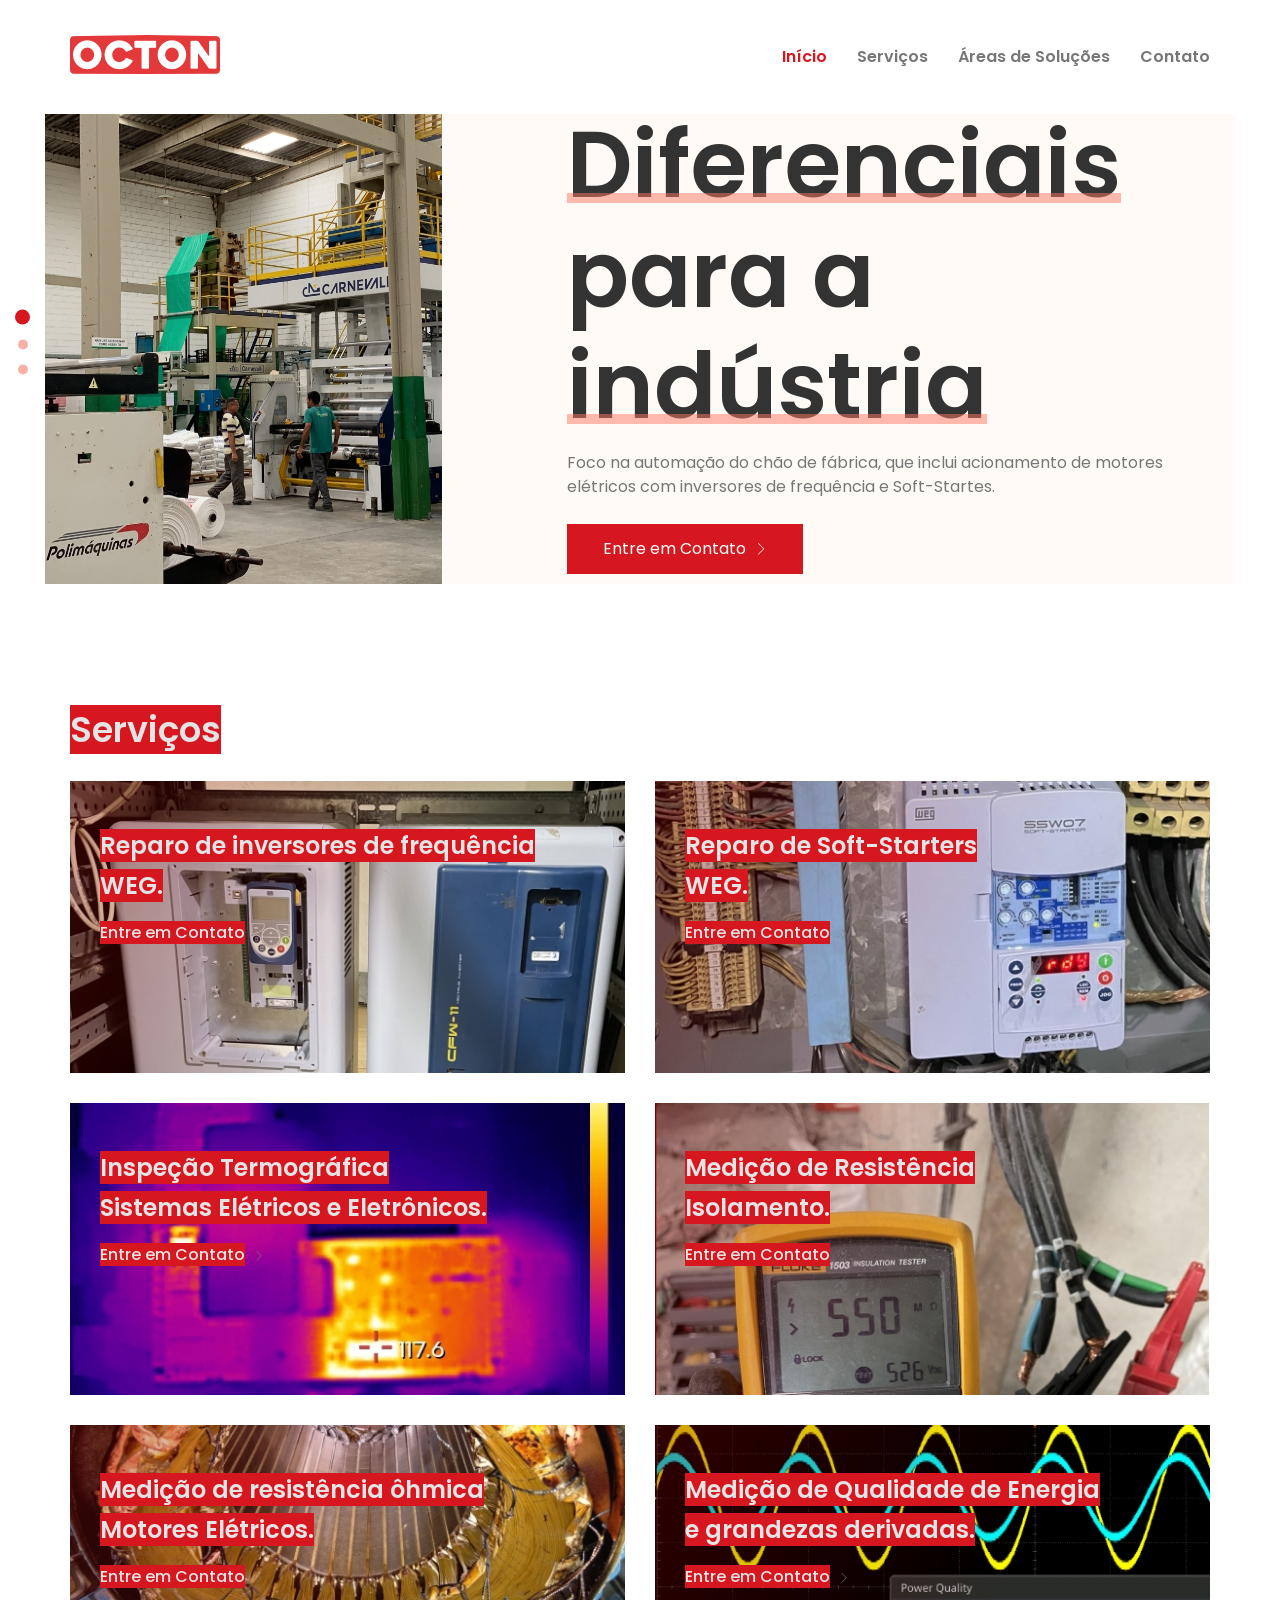
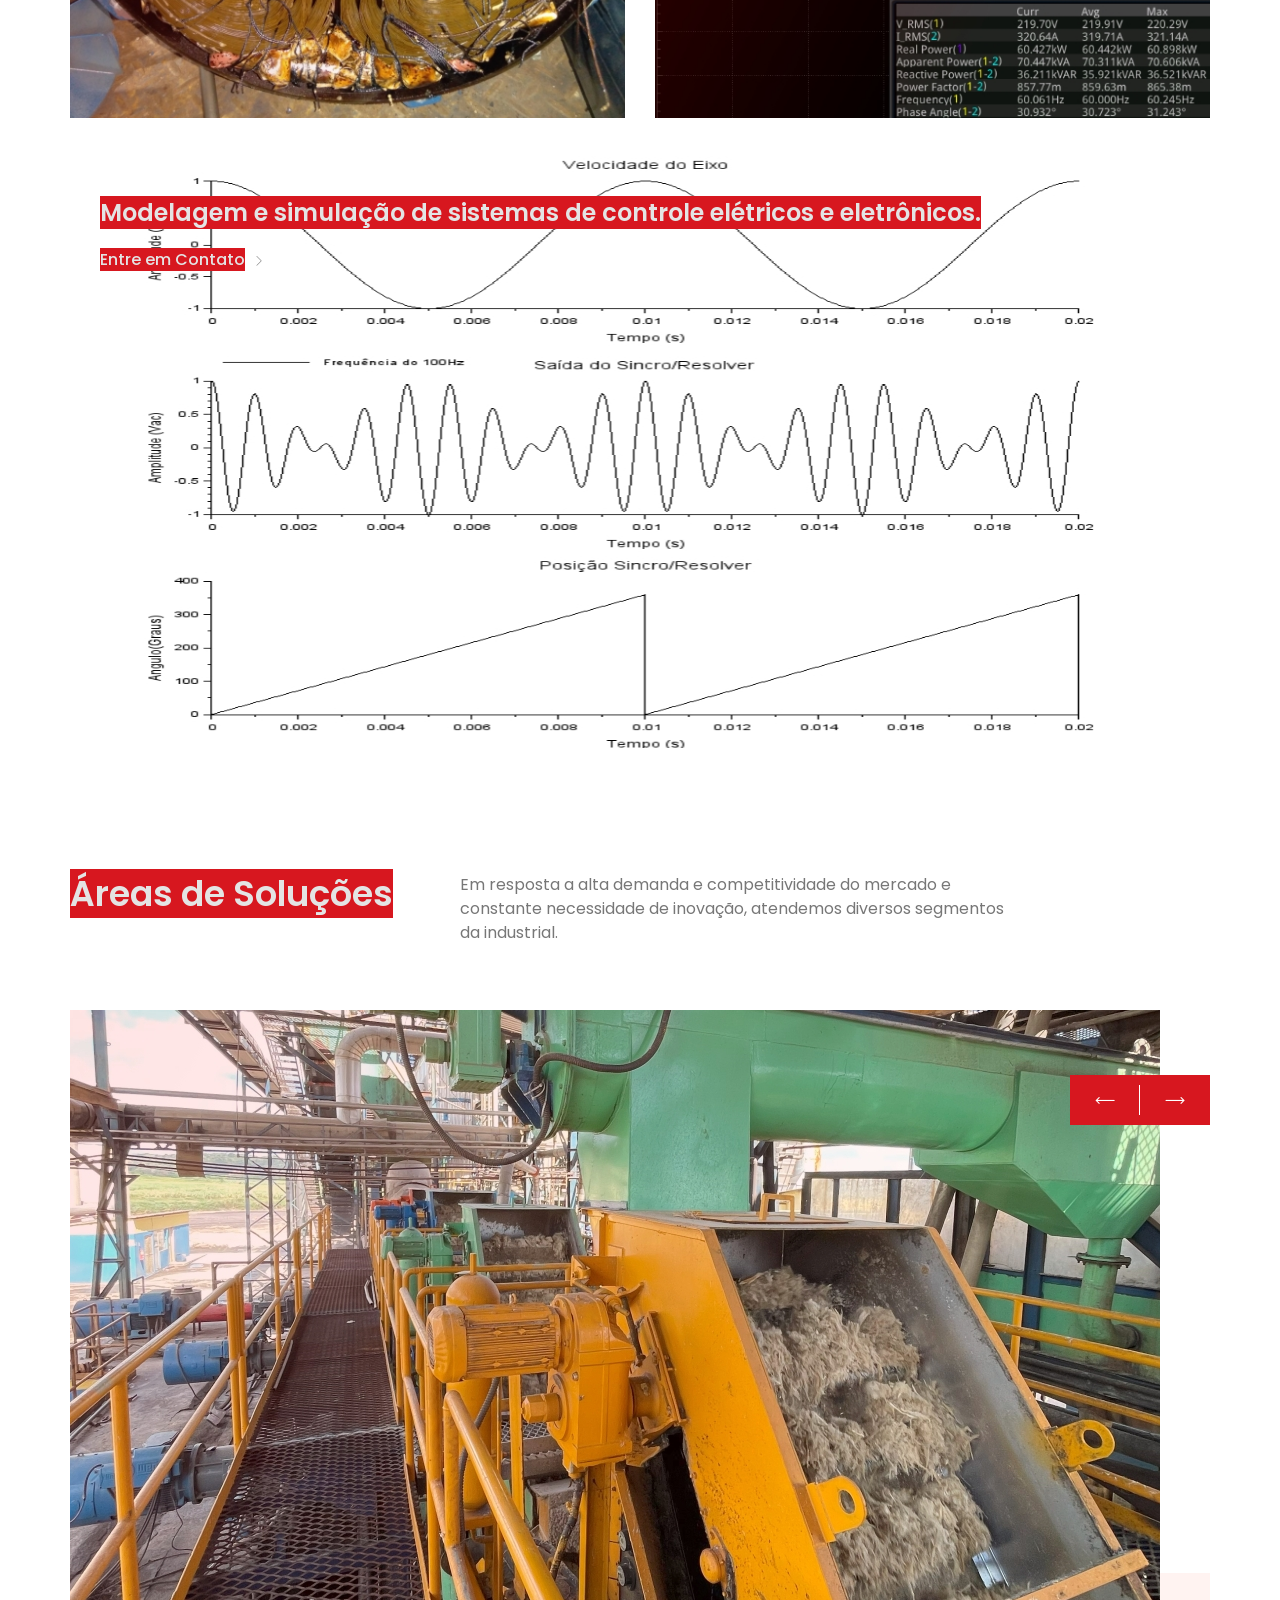
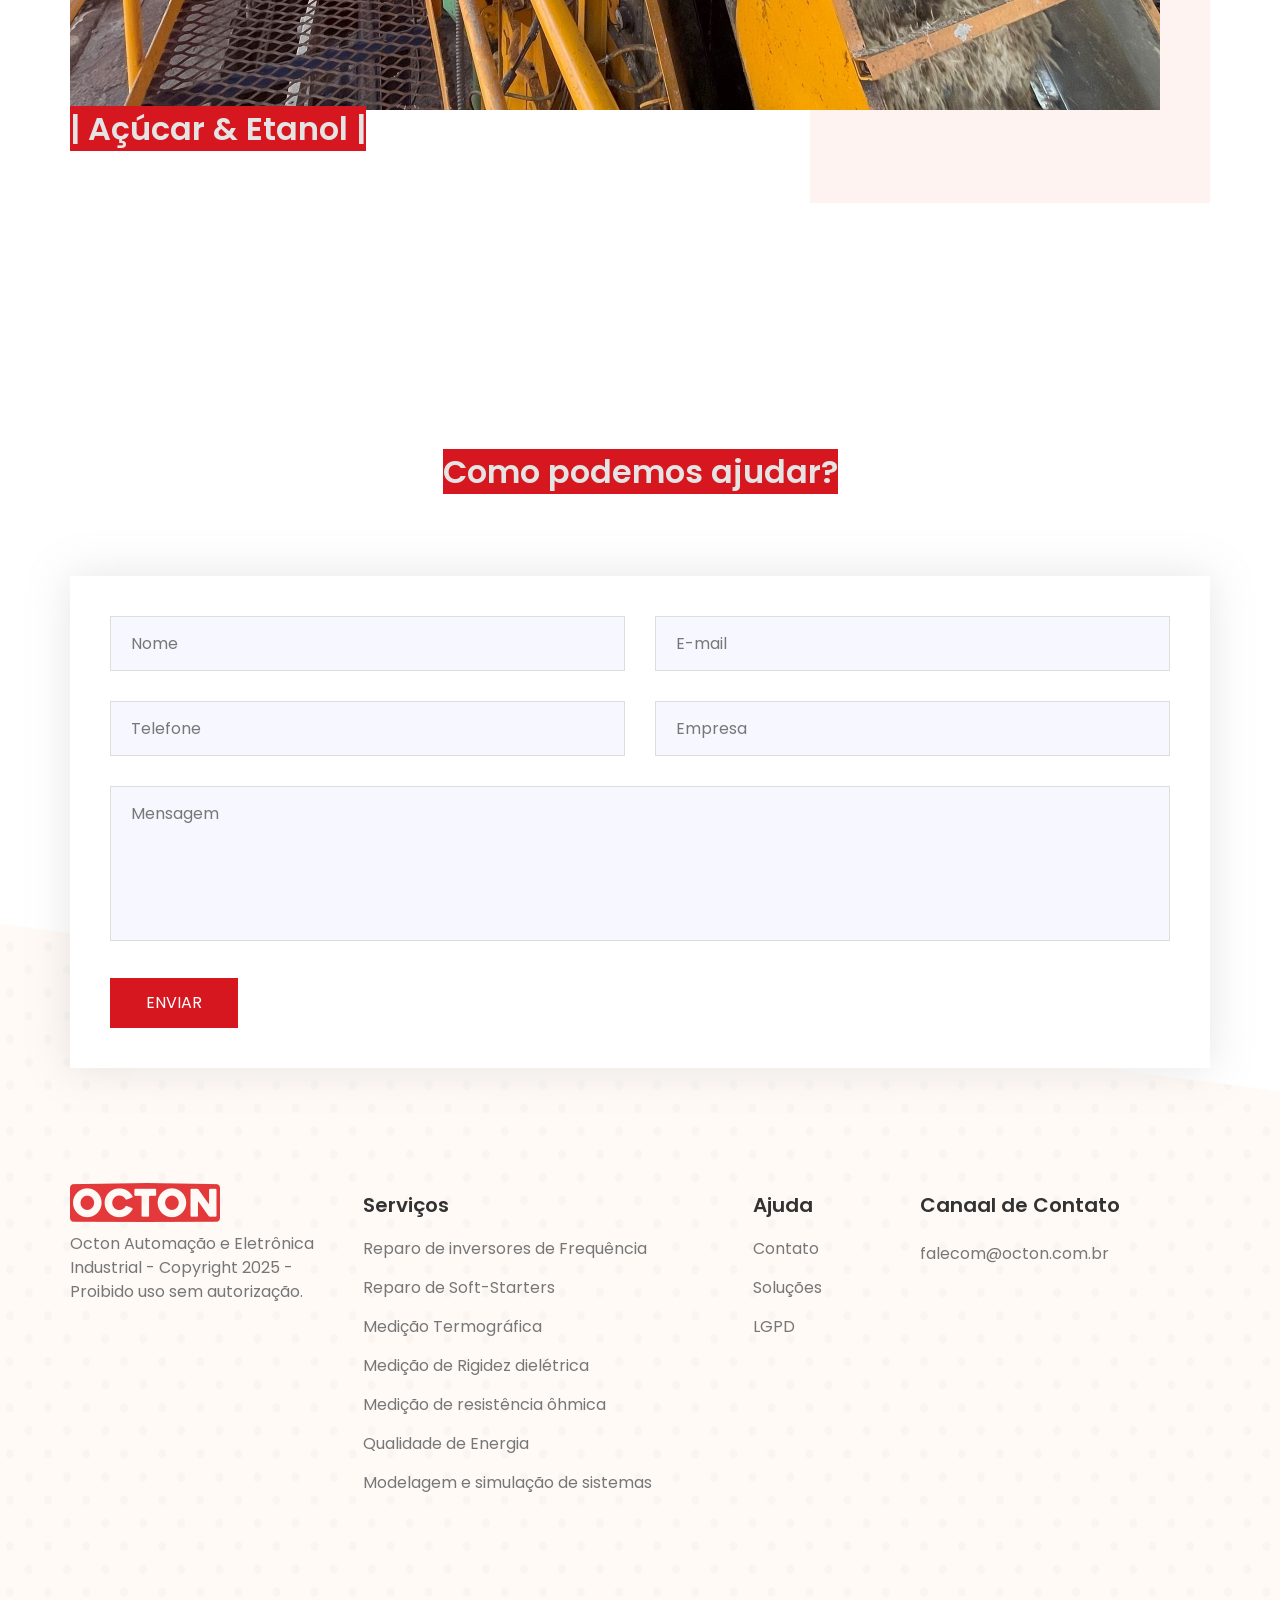
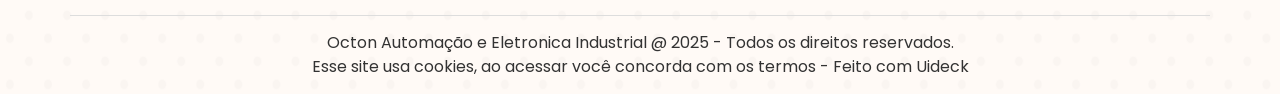
==== commit 43f4088a: "HTML V0" ====
--- a/index.html
+++ b/index.html
@@ -1,14 +1,540 @@
-<!DOCTYPE html>
-<!DOCTYPE html>
-<html lang="pt-br">
-<head>
-    <meta charset="UTF-8">
-    <meta http-equiv="X-UA-Compatible" content="IE=edge">
-    <meta name="viewport" content="width=device-width, initial-scale=1.0">
-    <link rel="stylesheet" href="assets/css/main.css" />
-    <title>OCTON</title>
-</head>
-<body>
-    <img class="img-fit" src="images/logo.jpg" alt="OCTON" >
-</body>
-</html>+<!doctype html>
+<html lang="pt-br">
+
+<head>
+   
+    <!--====== Required meta tags ======-->
+    <meta charset="utf-8">
+    <meta http-equiv="x-ua-compatible" content="ie=edge">
+    <meta name="description" content="">
+    <meta name="viewport" content="width=device-width, initial-scale=1, shrink-to-fit=no">
+    
+    <!--====== Title ======-->
+    <title>OCTON - Automação e Eletrônica Industrial</title>
+    
+    <!--====== Favicon Icon ======-->
+    <link rel="shortcut icon" href="assets/images/favicon.png" type="image/png">
+
+    <!--====== Bootstrap css ======-->
+    <link rel="stylesheet" href="assets/css/bootstrap.min.css">
+    
+    <!--====== Animate css ======-->
+    <link rel="stylesheet" href="assets/css/animate.css">
+    
+    <!--====== Magnific Popup css ======-->
+    <link rel="stylesheet" href="assets/css/magnific-popup.css">
+    
+    <!--====== Slick css ======-->
+    <link rel="stylesheet" href="assets/css/slick.css">
+    
+    <!--====== Line Icons css ======-->
+    <link rel="stylesheet" href="assets/css/LineIcons.css">
+    
+    <!--====== Default css ======-->
+    <link rel="stylesheet" href="assets/css/default.css">
+    
+    <!--====== Style css ======-->
+    <link rel="stylesheet" href="assets/css/style.css">
+    
+    <!--====== Responsive css ======-->
+    <link rel="stylesheet" href="assets/css/responsive.css">
+
+    <!--Highlight CSS-->
+    <link rel="stylesheet" href="assets/css/highlight.css">
+
+  
+</head>
+
+<body>
+
+    
+    <!-- Google tag (gtag.js) -->
+    <script async src="https://www.googletagmanager.com/gtag/js?id=G-EB862G1FGR"></script>
+    <script>
+    window.dataLayer = window.dataLayer || [];
+    function gtag(){dataLayer.push(arguments);}
+    gtag('js', new Date());
+
+    gtag('config', 'G-EB862G1FGR');
+    </script>
+
+   
+    <!--====== PRELOADER PART START ======-->
+    
+    <div class="preloader">
+        <div class="spin">
+            <div class="cube1"></div>
+            <div class="cube2"></div>
+        </div>
+    </div>
+    
+    <!--====== PRELOADER PART START ======-->
+    
+    <!--====== HEADER PART START ======-->
+    
+    <header class="header-area">
+        <div class="container">
+            <div class="row">
+                <div class="col-lg-12">
+                    <nav class="navbar navbar-expand-lg">
+                        <a class="navbar-brand" href="index.html">
+                            <img src="assets/images/logo.png" alt="Logo">
+                        </a> <!-- Logo -->
+                        <button class="navbar-toggler" type="button" data-toggle="collapse" data-target="#navbarSupportedContent" aria-controls="navbarSupportedContent" aria-expanded="false" aria-label="Toggle navigation">
+                            <span class="bar-icon"></span>
+                            <span class="bar-icon"></span>
+                            <span class="bar-icon"></span>
+                        </button>
+
+                        <div class="collapse navbar-collapse" id="navbarSupportedContent">
+                            <ul id="nav" class="navbar-nav ml-auto">
+
+                                <li class="nav-item active">
+                                    <a data-scroll-nav="0" href="#home">Início</a>
+                                </li>
+
+                                <li class="nav-item">
+                                    <a data-scroll-nav="0" href="#servicos">Serviços</a>
+                                </li>
+                                
+                                <li class="nav-item">
+                                    <a data-scroll-nav="0" href="#showcase">Áreas de Soluções</a>
+                                </li>
+
+                                <li class="nav-item">
+                                    <a data-scroll-nav="0" href="#contact">Contato</a>
+                                </li>
+                                
+                            </ul> <!-- navbar nav -->
+                        </div>
+                    </nav> <!-- navbar -->
+                </div>
+            </div> <!-- row -->
+        </div> <!-- container -->
+    </header>
+    
+    <!--====== HEADER PART ENDS ======-->
+   
+    <!--====== SLIDER PART START ======-->
+    
+    <section id="home" class="slider-area pt-100">
+        <div class="container-fluid position-relative">
+            <div class="slider-active">
+                <div class="single-slider">
+                    <div class="slider-bg">
+                        <div class="row no-gutters align-items-center ">
+                            <div class="col-lg-4 col-md-5">
+                                <div class="slider-product-image d-none d-md-block">
+                                    <img src="assets/images/slider/2.jpg" alt="Slider">
+                                   
+                                </div> <!-- slider product image -->
+                            </div>
+                            <div class="col-lg-8 col-md-7">
+                                <div class="slider-product-content">
+                                    <h1 class="slider-title mb-10" data-animation="fadeInUp" data-delay="0.3s"><span>Diferenciais </span> para a <span>indústria</span></h1>
+                                    <p class="mb-25" data-animation="fadeInUp" data-delay="0.9s">Foco na automação do chão de fábrica, que inclui acionamento de motores elétricos com inversores de frequência e Soft-Startes.</p>
+                                    <a class="main-btn" href="#contact" data-animation="fadeInUp" data-delay="1.5s">Entre em Contato <i class="lni-chevron-right"></i></a>
+                                </div> <!-- slider product content -->
+                            </div>
+                        </div> <!-- row -->
+                    </div> <!-- container -->
+                </div> <!-- single slider -->
+
+                <div class="single-slider">
+                        <div class="slider-bg">
+                            <div class="row no-gutters align-items-center">
+                                <div class="col-lg-4 col-md-5">
+                                    <div class="slider-product-image d-none d-md-block">
+                                        <img src="assets/images/slider/3.jpg" alt="Slider">
+
+                                    </div> <!-- slider product image -->
+                                </div>
+                                <div class="col-lg-8 col-md-7">
+                                    <div class="slider-product-content">
+                                        <h1 class="slider-title mb-10" data-animation="fadeInUp" data-delay="0.3s"><span>Atendimento</span> em <span>Campo</span></h1>
+                                        <p class="mb-25" data-animation="fadeInUp" data-delay="0.9s">O atendimento e diagnóstico em campo reduz o tempo de parada da planta industrial, de modo maximizar e atender o alto nível de competitividade do mercado.<br></p>
+                                        <a class="main-btn" href="#contact" data-animation="fadeInUp" data-delay="1.5s">Entre em Contato <i class="lni-chevron-right"></i></a>
+                                    </div> <!-- slider product content -->
+                                </div>
+                            </div> <!-- row -->
+                        </div> <!-- container -->
+                </div> <!-- single slider -->
+
+                <div class="single-slider">
+                        <div class="slider-bg">
+                            <div class="row no-gutters align-items-center">
+                                <div class="col-lg-4 col-md-5">
+                                    <div class="slider-product-image d-none d-md-block">
+                                        <img src="assets/images/slider/1.jpeg" alt="Slider">
+
+                                    </div> <!-- slider product image -->
+                                </div>
+                                <div class="col-lg-8 col-md-7">
+                                    <div class="slider-product-content">
+                                        <h1 class="slider-title mb-12" data-animation="fadeInUp" data-delay="0.3s"><span>Laboratório</span>Eletrônica<span> Industrial</span></h1>
+                                        <p class="mb-25" data-animation="fadeInUp" data-delay="0.9s">Reparo de equipamentos eletrônicos: Conversores e Inversores de Frequência, servos conversores, chaves de partida suave, fontes de alimentação, controladores, CLP, IHM. <br></p>
+                                        <a class="main-btn" href="#contact" data-animation="fadeInUp" data-delay="1.5s">Entre em contato<i class="lni-chevron-right"></i></a>
+                                    </div> <!-- slider product content -->
+                                </div>
+                            </div> <!-- row -->
+                        </div> <!-- container -->
+                </div> <!-- single slider -->
+            </div> <!-- slider active -->
+
+        </div> <!-- container fluid -->
+    </section>
+    
+    <!--====== SLIDER PART ENDS ======-->
+   
+    <!--====== SERVICE START ======-->
+        
+    <section id="servicos" class="discount-product pt-100">
+        <div class="container">
+
+            <div class="row">
+                <div class="col-lg-4">
+                    <div class="showcase-title pt-25">
+                        <h2 class="title"> <mark class="text-red-highlight"> Serviços</mark></h2>
+                    </div> <!-- showcase title -->
+                </div> 
+            </div> <!-- row -->
+
+            <div class="row">
+                <div class="col-lg-6">
+                    <section id="inversor"></section>
+                    <div class="single-discount-product mt-30">
+                        <div class="product-image">
+                            <img src="assets/images/discount-product/product-6.jpg" alt="Product">
+                        </div> <!-- product image -->
+                        <div class="product-content">
+                            <h4 class="content-title mb-15"> <mark class="text-red-highlight">Reparo de inversores de frequência<br>WEG.</mark> </h4>
+                            <a href="#"> <mark class="text-red-highlight">Entre em Contato</mark> <i class="lni-chevron-right"></i></a>
+                        </div> <!-- product content -->
+                    </div> <!-- single discount product -->
+                </div>
+                <div class="col-lg-6">
+                    <section id="softstarter"></section>
+                    <div class="single-discount-product mt-30">
+                        <div class="product-image">
+                            <img src="assets/images/discount-product/product-7.jpg" alt="Product">
+                        </div> <!-- product image -->
+                        <div class="product-content">
+                            <h4 class="content-title mb-15"><mark class="text-red-highlight">Reparo de Soft-Starters<br>WEG.</mark></h4>
+                            <a href="#"><mark class="text-red-highlight">Entre em Contato</mark> <i class="lni-chevron-right"></i></a>
+                        </div> <!-- product content -->
+                    </div> <!-- single discount product -->
+                </div>
+            </div> <!-- row -->
+            
+            <div class="row">
+                <div class="col-lg-6">
+                    <section id="termografia"></section>
+                    <div class="single-discount-product mt-30">
+                        <div class="product-image">
+                            <img src="assets/images/discount-product/product-1.jpg" alt="Product">
+                        </div> <!-- product image -->
+                        <div class="product-content">
+                            <h4 class="content-title mb-15"> <mark class="text-red-highlight">Inspeção Termográfica<br>Sistemas Elétricos e Eletrônicos.</mark> </h4>
+                            <a href="#"> <mark class="text-red-highlight">Entre em Contato</mark> <i class="lni-chevron-right"></i></a>
+                        </div> <!-- product content -->
+                    </div> <!-- single discount product -->
+                </div>
+                <div class="col-lg-6">
+                    <section id="isolacao"></section>
+                    <div class="single-discount-product mt-30">
+                        <div class="product-image">
+                            <img src="assets/images/discount-product/product-2.jpg" alt="Product">
+                        </div> <!-- product image -->
+                        <div class="product-content">
+                            <h4 class="content-title mb-15"><mark class="text-red-highlight">Medição de Resistência<br>Isolamento.</mark></h4>
+                            <a href="#"><mark class="text-red-highlight">Entre em Contato</mark> <i class="lni-chevron-right"></i></a>
+                        </div> <!-- product content -->
+                    </div> <!-- single discount product -->
+                </div>
+            </div> <!-- row -->
+
+            <div class="row">
+                <div class="col-lg-6">
+                    <section id="miliohm"></section>
+                    <div class="single-discount-product mt-30">
+                        <div class="product-image">
+                            <img src="assets/images/discount-product/product-3.jpg" alt="Product">
+                        </div> <!-- product image -->
+                        <div class="product-content">
+                            <h4 class="content-title mb-15"> <mark class="text-red-highlight">Medição de resistência ôhmica<br>Motores Elétricos.</mark> </h4>
+                            <a href="#"> <mark class="text-red-highlight">Entre em Contato</mark> <i class="lni-chevron-right"></i></a>
+                        </div> <!-- product content -->
+                    </div> <!-- single discount product -->
+                </div>
+                <div class="col-lg-6">
+                    <section id="qualidade"></section>
+                    <div class="single-discount-product mt-30">
+                        <div class="product-image">
+                            <img src="assets/images/discount-product/product-4.jpg" alt="Product">
+                        </div> <!-- product image -->
+                        <div class="product-content">
+                            <h4 class="content-title mb-15"><mark class="text-red-highlight">Medição de Qualidade de Energia<br>e grandezas derivadas.</mark></h4>
+                            <a href="#"><mark class="text-red-highlight">Entre em Contato</mark> <i class="lni-chevron-right"></i></a>
+                        </div> <!-- product content -->
+                    </div> <!-- single discount product -->
+                </div>
+            </div> <!-- row -->
+
+            <div class="row">
+                <div class="col-lg-12">
+                    <section id="simulacao"></section>
+                    <div class="single-discount-product mt-30">
+                        <div class="product-image">
+                            <img src="assets/images/discount-product/product-5.jpg" alt="Product">
+                        </div> <!-- product image -->
+                        <div class="product-content">
+                            <h4 class="content-title mb-15"> <mark class="text-red-highlight">Modelagem e simulação de sistemas de controle elétricos e eletrônicos.</mark> </h4>
+                            <a href="#"> <mark class="text-red-highlight">Entre em Contato</mark> <i class="lni-chevron-right"></i></a>
+                        </div> <!-- product content -->
+                    </div> <!-- single discount product -->
+                </div>
+
+            </div> <!-- row -->
+
+
+        </div> <!-- container -->
+    </section>
+    
+    
+    <!--====== DISCOUNT PRODUCT PART ENDS ======-->
+   
+ 
+    <!--====== SHOWCASE PART START ======-->
+    
+    <section id="showcase" class="showcase-area pt-100 pb-130">
+        <div class="container">
+            <div class="row">
+                <div class="col-lg-4">
+                    <div class="showcase-title pt-25">
+                        <h2 class="title"> <mark class="text-red-highlight"> Áreas de Soluções </mark></h2>
+                    </div> <!-- showcase title -->
+                </div> 
+                <div class="col-lg-6">
+                    <div class="showcase-title pt-25">
+                        <p>Em resposta a alta demanda e competitividade do mercado e constante necessidade de inovação, atendemos diversos segmentos da industrial.</p>
+                    </div> <!-- showcase title -->
+                </div>
+            </div> <!-- row -->
+            <div class="row">
+                <div class="col-lg-12">
+                    <div class="showcase-active mt-65">
+
+                        <div class="single-showcase">
+                            <img src="assets/images/showcase/t-4.jpg" alt="Testimonial">
+                            <h3 class="content-title mb-15"> <mark class="text-red-highlight">| Açúcar & Etanol | </mark></h3>
+                        </div> <!-- single showcase -->
+                        
+                        <div class="single-showcase">
+                            <img src="assets/images/showcase/t-1.jpg" alt="Testimonial">
+                            <h3 class="content-title mb-15"> <mark class="text-red-highlight">| indústrial Têxtil |</mark></h3>
+                        </div> <!-- single showcase -->
+
+                        <div class="single-showcase">
+                            <img src="assets/images/showcase/t-2.jpg" alt="Testimonial">
+                            <h3 class="content-title mb-15"> <mark class="text-red-highlight">| Madereira |</mark></h3>
+                        </div> <!-- single showcase -->
+
+                        <div class="single-showcase">
+                            <img src="assets/images/showcase/t-3.jpg" alt="Testimonial">
+                            <h3 class="content-title mb-15"> <mark class="text-red-highlight">| Açúcar & Etanol |</mark></h3>
+                        </div> <!-- single showcase -->
+
+                        <div class="single-showcase">
+                            <img src="assets/images/showcase/t-5.jpg" alt="Testimonial">
+                            <h3 class="content-title mb-15"> <mark class="text-red-highlight">| Mineração e Saneamento |</mark></h3>
+                        </div> <!-- single showcase -->
+
+                    </div> <!-- showcase active -->
+                </div>
+            </div> <!-- row -->
+        </div> <!-- container -->
+    </section>
+    
+    <!--====== SHOWCASE PART ENDS ======-->
+
+    <!--====== CONTACT PART START ======-->
+    
+    <section id="contact" class="contact-area pt-115">
+        <div class="container">
+            <div class="row justify-content-center">
+                <div class="col-lg-6">
+                    <div class="contact-title text-center">
+                        <h3 class="content-title mb-15"> <mark class="text-red-highlight"> Como podemos ajudar? </mark></h3>
+                    </div> <!-- contact title -->
+                </div>
+            </div> <!-- row -->
+            <div class="contact-box mt-70">
+                <div class="row">
+                    <div class="col-lg-12">
+                        <div class="contact-form">
+                            <form id="contact-form" action="https://formkeep.com/f/84b10f7c3cc3" accept-charset="UTF-8" enctype="multipart/form-data" method="POST" data-toggle="validator">
+                                <div class="row">
+                                    <div class="col-lg-6">
+                                        <div class="single-form form-group">
+                                            <input type="text" name="Nome" placeholder="Nome" data-error="Informe seu nome." required="required">
+                                            <div class="help-block with-errors"></div>
+                                        </div> <!-- single form -->
+                                    </div>
+                                    <div class="col-lg-6">
+                                        <div class="single-form form-group">
+                                            <input type="email" name="email" placeholder="E-mail"  data-error="Informe seu email corretamente" required="required">
+                                            <div class="help-block with-errors"></div>
+                                        </div> <!-- single form -->
+                                    </div>
+
+                                    <div class="col-lg-6">
+                                        <div class="single-form form-group">
+                                            <input type="text" name="Telefone" placeholder="Telefone" required="required" >
+                                            <div class="help-block with-errors"></div>
+                                        </div> <!-- single form -->
+                                    </div>
+
+                                    <div class="col-lg-6">
+                                        <div class="single-form form-group">
+                                            <input type="text" name="Empresa" placeholder="Empresa" required="required">
+                                            <div class="help-block with-errors"></div>
+                                        </div> <!-- single form -->
+                                    </div>
+
+                                    <div class="col-lg-12">
+                                        <div class="single-form form-group">
+                                            <textarea name="Mensagem" placeholder="Mensagem" data-error="Escreva sua mensagem" required="required"></textarea>
+                                            <div class="help-block with-errors"></div>
+                                        </div> <!-- single form -->
+                                    </div>
+                                    <p class="form-message"></p>
+                                    <div class="col-lg-12">
+                                        <div class="single-form form-group">
+                                            <button class="main-btn" type="submit">ENVIAR</button>
+                                        </div> <!-- single form -->
+                                    </div>
+                                </div> <!-- row -->
+                            </form>
+                        </div> <!-- row -->
+                    </div> 
+                </div> <!-- row -->
+            </div> <!-- contact box -->
+        </div> <!-- container -->
+    </section>
+    
+    <!--====== CONTACT PART ENDS ======-->
+
+    <!--====== FOOTER PART START ======-->
+         
+    <!--====== FOOTER PART ENDS ======-->
+    <section id="footer" class="footer-area">
+        <div class="container">
+            <div class="footer-widget pt-75 pb-120">
+                <div class="row">
+                    <div class="col-lg-3 col-md-5 col-sm-7">
+                        <div class="footer-logo mt-40">
+                            <a href="#">
+                                <img src="assets/images/logo.png" alt="Logo">
+                            </a>
+                            <p class="mt-10">Octon Automação e Eletrônica Industrial - Copyright 2025 - Proibido uso sem autorização.</p>
+
+                        </div> <!-- footer logo -->
+                    </div>
+                    <div class="col-lg-4 col-md-4 col-sm-5">
+                        <div class="footer-link mt-50">
+                            <h5 class="f-title">Serviços</h5>
+                            <ul>
+                                <li><a href="#inversor">Reparo de inversores de Frequência</a></li>
+                                <li><a href="#softstarter">Reparo de Soft-Starters</a></li>
+                                <li><a href="#termografia">Medição Termográfica</a></li>
+                                <li><a href="#isolacao">Medição de Rigidez dielétrica</a></li>
+                                <li><a href="#miliohm">Medição de resistência ôhmica</a></li>
+                                <li><a href="#qualidade">Qualidade de Energia</a></li>
+                                <li><a href="#simulacao">Modelagem e simulação de sistemas</a></li>
+
+                            </ul>
+                        </div> <!-- footer link -->
+                    </div>
+                    <div class="col-lg-1 col-md-3 col-sm-5">
+                        <div class="footer-link mt-50">
+                            <h5 class="f-title">Ajuda</h5>
+                            <ul>
+                                <li><a href="#contact">Contato</a></li>
+                                <li><a href="#showcase">Soluções </a></li>
+                                <li><a href="https://www.planalto.gov.br/ccivil_03/_ato2015-2018/2018/lei/l13709.htm">LGPD</a></li>
+                            </ul>
+                        </div> <!-- footer link -->
+                    </div>
+                    <div class="col-lg-4 col-md-5 col-sm-7">
+                        <div class="footer-info mt-50">
+                            <h5 class="f-title">Canaal de Contato</h5>
+                            <ul>
+                                <li>
+                                    <div class="single-footer-info mt-20">
+
+                                    </div> <!-- single footer info -->
+                                </li>
+                                <li>
+                                    <div class="single-footer-info mt-20">
+
+                                        <p>falecom@octon.com.br</p>
+
+                                    </div> <!-- single footer info -->
+                                </li>
+                            </ul>
+                        </div> <!-- footer link -->
+                    </div>
+                </div> <!-- row -->
+            </div> <!-- footer widget -->
+            <div class="footer-copyright pt-15 pb-15">
+                <div class="row">
+                    <div class="col-lg-12">
+                        <div class="copyright text-center">
+                            <p>Octon Automação e Eletronica Industrial @ 2025 - Todos os direitos reservados.</p>
+                            <p>Esse site usa cookies, ao acessar você concorda com os termos - Feito com Uideck</p>
+                        </div> <!-- copyright -->
+                    </div>
+                </div> <!-- row -->
+            </div> <!--  footer copyright -->
+        </div> <!-- container -->
+    </section>
+    <!--====== BACK TO TOP PART START ======-->
+    
+    <a href="#" class="back-to-top"><i class="lni-chevron-up"></i></a>
+    
+    <!--====== BACK TO TOP PART ENDS ======-->
+    
+    
+    
+    
+    
+    
+    
+    
+    
+    
+    <!--====== jquery js ======-->
+    <script src="assets/js/vendor/modernizr-3.6.0.min.js"></script>
+    <script src="assets/js/vendor/jquery-1.12.4.min.js"></script>
+
+    <!--====== Bootstrap js ======-->
+    <script src="assets/js/bootstrap.min.js"></script>
+    
+    <!--====== Slick js ======-->
+    <script src="assets/js/slick.min.js"></script>
+    
+    <!--====== Magnific Popup js ======-->
+    <script src="assets/js/jquery.magnific-popup.min.js"></script>
+    
+    <!--====== nav js ======-->
+    <script src="assets/js/jquery.nav.js"></script>
+    
+    <!--====== Scroll It js ======-->
+    <script src="assets/js/scrollIt.min.js"></script>
+    
+    <!--====== Main js ======-->
+    <script src="assets/js/main.js"></script>
+
+</body>
+
+</html>
--- a/assets/css/default.css
+++ b/assets/css/default.css
@@ -0,0 +1,933 @@
+/* Deafult Margin & Padding */
+/*-- Margin Top --*/
+.mt-5 {
+	margin-top: 5px;
+}
+.mt-10 {
+	margin-top: 10px;
+}
+.mt-15 {
+	margin-top: 15px;
+}
+.mt-20 {
+	margin-top: 20px;
+}
+.mt-25 {
+	margin-top: 25px;
+}
+.mt-30 {
+	margin-top: 30px;
+}
+.mt-35 {
+	margin-top: 35px;
+}
+.mt-40 {
+	margin-top: 40px;
+}
+.mt-45 {
+	margin-top: 45px;
+}
+.mt-50 {
+	margin-top: 50px;
+}
+.mt-55 {
+	margin-top: 55px;
+}
+.mt-60 {
+	margin-top: 60px;
+}
+.mt-65 {
+	margin-top: 65px;
+}
+.mt-70 {
+	margin-top: 70px;
+}
+.mt-75 {
+	margin-top: 75px;
+}
+.mt-80 {
+	margin-top: 80px;
+}
+.mt-85 {
+	margin-top: 85px;
+}
+.mt-90 {
+	margin-top: 90px;
+}
+.mt-95 {
+	margin-top: 95px;
+}
+.mt-100 {
+	margin-top: 100px;
+}
+.mt-105 {
+	margin-top: 105px;
+}
+.mt-110 {
+	margin-top: 110px;
+}
+.mt-115 {
+	margin-top: 115px;
+}
+.mt-120 {
+	margin-top: 120px;
+}
+.mt-125 {
+	margin-top: 125px;
+}
+.mt-130 {
+	margin-top: 130px;
+}
+.mt-135 {
+	margin-top: 135px;
+}
+.mt-140 {
+	margin-top: 140px;
+}
+.mt-145 {
+	margin-top: 145px;
+}
+.mt-150 {
+	margin-top: 150px;
+}
+.mt-155 {
+	margin-top: 155px;
+}
+.mt-160 {
+	margin-top: 160px;
+}
+.mt-165 {
+	margin-top: 165px;
+}
+.mt-170 {
+	margin-top: 170px;
+}
+.mt-175 {
+	margin-top: 175px;
+}
+.mt-180 {
+	margin-top: 180px;
+}
+.mt-185 {
+	margin-top: 185px;
+}
+.mt-190 {
+	margin-top: 190px;
+}
+.mt-195 {
+	margin-top: 195px;
+}
+.mt-200 {
+	margin-top: 200px;
+}
+/*-- Margin Bottom --*/
+
+.mb-5 {
+	margin-bottom: 5px;
+}
+.mb-10 {
+	margin-bottom: 10px;
+}
+.mb-15 {
+	margin-bottom: 15px;
+}
+.mb-20 {
+	margin-bottom: 20px;
+}
+.mb-25 {
+	margin-bottom: 25px;
+}
+.mb-30 {
+	margin-bottom: 30px;
+}
+.mb-35 {
+	margin-bottom: 35px;
+}
+.mb-40 {
+	margin-bottom: 40px;
+}
+.mb-45 {
+	margin-bottom: 45px;
+}
+.mb-50 {
+	margin-bottom: 50px;
+}
+.mb-55 {
+	margin-bottom: 55px;
+}
+.mb-60 {
+	margin-bottom: 60px;
+}
+.mb-65 {
+	margin-bottom: 65px;
+}
+.mb-70 {
+	margin-bottom: 70px;
+}
+.mb-75 {
+	margin-bottom: 75px;
+}
+.mb-80 {
+	margin-bottom: 80px;
+}
+.mb-85 {
+	margin-bottom: 85px;
+}
+.mb-90 {
+	margin-bottom: 90px;
+}
+.mb-95 {
+	margin-bottom: 95px;
+}
+.mb-100 {
+	margin-bottom: 100px;
+}
+.mb-105 {
+	margin-bottom: 105px;
+}
+.mb-110 {
+	margin-bottom: 110px;
+}
+.mb-115 {
+	margin-bottom: 115px;
+}
+.mb-120 {
+	margin-bottom: 120px;
+}
+.mb-125 {
+	margin-bottom: 125px;
+}
+.mb-130 {
+	margin-bottom: 130px;
+}
+.mb-135 {
+	margin-bottom: 135px;
+}
+.mb-140 {
+	margin-bottom: 140px;
+}
+.mb-145 {
+	margin-bottom: 145px;
+}
+.mb-150 {
+	margin-bottom: 150px;
+}
+.mb-155 {
+	margin-bottom: 155px;
+}
+.mb-160 {
+	margin-bottom: 160px;
+}
+.mb-165 {
+	margin-bottom: 165px;
+}
+.mb-170 {
+	margin-bottom: 170px;
+}
+.mb-175 {
+	margin-bottom: 175px;
+}
+.mb-180 {
+	margin-bottom: 180px;
+}
+.mb-185 {
+	margin-bottom: 185px;
+}
+.mb-190 {
+	margin-bottom: 190px;
+}
+.mb-195 {
+	margin-bottom: 195px;
+}
+.mb-200 {
+	margin-bottom: 200px;
+}
+/*-- margin left --*/
+.ml-5 {
+	margin-left: 5px;
+}
+.ml-10 {
+	margin-left: 10px;
+}
+.ml-15 {
+	margin-left: 15px;
+}
+.ml-20 {
+	margin-left: 20px;
+}
+.ml-25 {
+	margin-left: 25px;
+}
+.ml-30 {
+	margin-left: 30px;
+}
+.ml-35 {
+	margin-left: 35px;
+}
+.ml-40 {
+	margin-left: 40px;
+}
+.ml-45 {
+	margin-left: 45px;
+}
+.ml-50 {
+	margin-left: 50px;
+}
+.ml-55 {
+	margin-left: 55px;
+}
+.ml-60 {
+	margin-left: 60px;
+}
+.ml-65 {
+	margin-left: 65px;
+}
+.ml-70 {
+	margin-left: 70px;
+}
+.ml-75 {
+	margin-left: 75px;
+}
+.ml-80 {
+	margin-left: 80px;
+}
+.ml-85 {
+	margin-left: 85px;
+}
+.ml-90 {
+	margin-left: 90px;
+}
+.ml-95 {
+	margin-left: 95px;
+}
+.ml-100 {
+	margin-left: 100px;
+}
+.ml-105 {
+	margin-left: 105px;
+}
+.ml-110 {
+	margin-left: 110px;
+}
+.ml-115 {
+	margin-left: 115px;
+}
+.ml-120 {
+	margin-left: 120px;
+}
+.ml-125 {
+	margin-left: 125px;
+}
+.ml-130 {
+	margin-left: 130px;
+}
+.ml-135 {
+	margin-left: 135px;
+}
+.ml-140 {
+	margin-left: 140px;
+}
+.ml-145 {
+	margin-left: 145px;
+}
+.ml-150 {
+	margin-left: 150px;
+}
+.ml-155 {
+	margin-left: 155px;
+}
+.ml-160 {
+	margin-left: 160px;
+}
+.ml-165 {
+	margin-left: 165px;
+}
+.ml-170 {
+	margin-left: 170px;
+}
+.ml-175 {
+	margin-left: 175px;
+}
+.ml-180 {
+	margin-left: 180px;
+}
+.ml-185 {
+	margin-left: 185px;
+}
+.ml-190 {
+	margin-left: 190px;
+}
+.ml-195 {
+	margin-left: 195px;
+}
+.ml-200 {
+	margin-left: 200px;
+}
+/*-- margin right --*/
+.mr-5 {
+	margin-right: 5px;
+}
+.mr-10 {
+	margin-right: 10px;
+}
+.mr-15 {
+	margin-right: 15px;
+}
+.mr-20 {
+	margin-right: 20px;
+}
+.mr-25 {
+	margin-right: 25px;
+}
+.mr-30 {
+	margin-right: 30px;
+}
+.mr-35 {
+	margin-right: 35px;
+}
+.mr-40 {
+	margin-right: 40px;
+}
+.mr-45 {
+	margin-right: 45px;
+}
+.mr-50 {
+	margin-right: 50px;
+}
+.mr-55 {
+	margin-right: 55px;
+}
+.mr-60 {
+	margin-right: 60px;
+}
+.mr-65 {
+	margin-right: 65px;
+}
+.mr-70 {
+	margin-right: 70px;
+}
+.mr-75 {
+	margin-right: 75px;
+}
+.mr-80 {
+	margin-right: 80px;
+}
+.mr-85 {
+	margin-right: 85px;
+}
+.mr-90 {
+	margin-right: 90px;
+}
+.mr-95 {
+	margin-right: 95px;
+}
+.mr-100 {
+	margin-right: 100px;
+}
+.mr-105 {
+	margin-right: 105px;
+}
+.mr-110 {
+	margin-right: 110px;
+}
+.mr-115 {
+	margin-right: 115px;
+}
+.mr-120 {
+	margin-right: 120px;
+}
+.mr-125 {
+	margin-right: 125px;
+}
+.mr-130 {
+	margin-right: 130px;
+}
+.mr-135 {
+	margin-right: 135px;
+}
+.mr-140 {
+	margin-right: 140px;
+}
+.mr-145 {
+	margin-right: 145px;
+}
+.mr-150 {
+	margin-right: 150px;
+}
+.mr-155 {
+	margin-right: 155px;
+}
+.mr-160 {
+	margin-right: 160px;
+}
+.mr-165 {
+	margin-right: 165px;
+}
+.mr-170 {
+	margin-right: 170px;
+}
+.mr-175 {
+	margin-right: 175px;
+}
+.mr-180 {
+	margin-right: 180px;
+}
+.mr-185 {
+	margin-right: 185px;
+}
+.mr-190 {
+	margin-right: 190px;
+}
+.mr-195 {
+	margin-right: 195px;
+}
+.mr-200 {
+	margin-right: 200px;
+}
+
+
+/*-- Padding Top --*/
+
+.pt-5 {
+	padding-top: 5px;
+}
+.pt-10 {
+	padding-top: 10px;
+}
+.pt-15 {
+	padding-top: 15px;
+}
+.pt-20 {
+	padding-top: 20px;
+}
+.pt-25 {
+	padding-top: 25px;
+}
+.pt-30 {
+	padding-top: 30px;
+}
+.pt-35 {
+	padding-top: 35px;
+}
+.pt-40 {
+	padding-top: 40px;
+}
+.pt-45 {
+	padding-top: 45px;
+}
+.pt-50 {
+	padding-top: 50px;
+}
+.pt-55 {
+	padding-top: 55px;
+}
+.pt-60 {
+	padding-top: 60px;
+}
+.pt-65 {
+	padding-top: 65px;
+}
+.pt-70 {
+	padding-top: 70px;
+}
+.pt-75 {
+	padding-top: 75px;
+}
+.pt-80 {
+	padding-top: 80px;
+}
+.pt-85 {
+	padding-top: 85px;
+}
+.pt-90 {
+	padding-top: 90px;
+}
+.pt-95 {
+	padding-top: 95px;
+}
+.pt-100 {
+	padding-top: 100px;
+}
+.pt-105 {
+	padding-top: 105px;
+}
+.pt-110 {
+	padding-top: 110px;
+}
+.pt-115 {
+	padding-top: 115px;
+}
+.pt-120 {
+	padding-top: 120px;
+}
+.pt-125 {
+	padding-top: 125px;
+}
+.pt-130 {
+	padding-top: 130px;
+}
+.pt-135 {
+	padding-top: 135px;
+}
+.pt-140 {
+	padding-top: 140px;
+}
+.pt-145 {
+	padding-top: 145px;
+}
+.pt-150 {
+	padding-top: 150px;
+}
+.pt-155 {
+	padding-top: 155px;
+}
+.pt-160 {
+	padding-top: 160px;
+}
+.pt-165 {
+	padding-top: 165px;
+}
+.pt-170 {
+	padding-top: 170px;
+}
+.pt-175 {
+	padding-top: 175px;
+}
+.pt-180 {
+	padding-top: 180px;
+}
+.pt-185 {
+	padding-top: 185px;
+}
+.pt-190 {
+	padding-top: 190px;
+}
+.pt-195 {
+	padding-top: 195px;
+}
+.pt-200 {
+	padding-top: 200px;
+}
+/*-- Padding Bottom --*/
+
+.pb-5 {
+	padding-bottom: 5px;
+}
+.pb-10 {
+	padding-bottom: 10px;
+}
+.pb-15 {
+	padding-bottom: 15px;
+}
+.pb-20 {
+	padding-bottom: 20px;
+}
+.pb-25 {
+	padding-bottom: 25px;
+}
+.pb-30 {
+	padding-bottom: 30px;
+}
+.pb-35 {
+	padding-bottom: 35px;
+}
+.pb-40 {
+	padding-bottom: 40px;
+}
+.pb-45 {
+	padding-bottom: 45px;
+}
+.pb-50 {
+	padding-bottom: 50px;
+}
+.pb-55 {
+	padding-bottom: 55px;
+}
+.pb-60 {
+	padding-bottom: 60px;
+}
+.pb-65 {
+	padding-bottom: 65px;
+}
+.pb-70 {
+	padding-bottom: 70px;
+}
+.pb-75 {
+	padding-bottom: 75px;
+}
+.pb-80 {
+	padding-bottom: 80px;
+}
+.pb-85 {
+	padding-bottom: 85px;
+}
+.pb-90 {
+	padding-bottom: 90px;
+}
+.pb-95 {
+	padding-bottom: 95px;
+}
+.pb-100 {
+	padding-bottom: 100px;
+}
+.pb-105 {
+	padding-bottom: 105px;
+}
+.pb-110 {
+	padding-bottom: 110px;
+}
+.pb-115 {
+	padding-bottom: 115px;
+}
+.pb-120 {
+	padding-bottom: 120px;
+}
+.pb-125 {
+	padding-bottom: 125px;
+}
+.pb-130 {
+	padding-bottom: 130px;
+}
+.pb-135 {
+	padding-bottom: 135px;
+}
+.pb-140 {
+	padding-bottom: 140px;
+}
+.pb-145 {
+	padding-bottom: 145px;
+}
+.pb-150 {
+	padding-bottom: 150px;
+}
+.pb-155 {
+	padding-bottom: 155px;
+}
+.pb-160 {
+	padding-bottom: 160px;
+}
+.pb-165 {
+	padding-bottom: 165px;
+}
+.pb-170 {
+	padding-bottom: 170px;
+}
+.pb-175 {
+	padding-bottom: 175px;
+}
+.pb-180 {
+	padding-bottom: 180px;
+}
+.pb-185 {
+	padding-bottom: 185px;
+}
+.pb-190 {
+	padding-bottom: 190px;
+}
+.pb-195 {
+	padding-bottom: 195px;
+}
+.pb-200 {
+	padding-bottom: 200px;
+}
+
+/*-- Padding left --*/
+
+.pl-0 {
+	padding-left: 0px;
+}
+.pl-5 {
+	padding-left: 5px;
+}
+.pl-10 {
+	padding-left: 10px;
+}
+.pl-15 {
+	padding-left: 15px;
+}
+.pl-20 {
+	padding-left: 20px;
+}
+.pl-25 {
+	padding-left: 25px;
+}
+.pl-30 {
+	padding-left: 30px;
+}
+.pl-35 {
+	padding-left: 35px;
+}
+.pl-40 {
+	padding-left: 40px;
+}
+.pl-45 {
+	padding-left: 45px;
+}
+.pl-50 {
+	padding-left: 50px;
+}
+.pl-55 {
+	padding-left: 55px;
+}
+.pl-60 {
+	padding-left: 60px;
+}
+.pl-65 {
+	padding-left: 65px;
+}
+.pl-70 {
+	padding-left: 70px;
+}
+.pl-75 {
+	padding-left: 75px;
+}
+.pl-80 {
+	padding-left: 80px;
+}
+.pl-85 {
+	padding-left: 85px;
+}
+.pl-90 {
+	padding-left: 90px;
+}
+.pl-100 {
+	padding-left: 100px;
+}
+.pl-105 {
+	padding-left: 105px;
+}
+.pl-110 {
+	padding-left: 110px;
+}
+.pl-115 {
+	padding-left: 115px;
+}
+.pl-120 {
+	padding-left: 120px;
+}
+.pl-125 {
+	padding-left: 125px;
+}
+/*-- Padding right --*/
+
+.pr-0 {
+	padding-right: 0px;
+}
+.pr-5 {
+	padding-right: 5px;
+}
+.pr-10 {
+	padding-right: 10px;
+}
+.pr-15 {
+	padding-right: 15px;
+}
+.pr-20 {
+	padding-right: 20px;
+}
+.pr-25 {
+	padding-right: 25px;
+}
+.pr-30 {
+	padding-right: 30px;
+}
+.pr-35 {
+	padding-right: 35px;
+}
+.pr-40 {
+	padding-right: 40px;
+}
+.pr-45 {
+	padding-right: 45px;
+}
+.pr-50 {
+	padding-right: 50px;
+}
+.pr-55 {
+	padding-right: 55px;
+}
+.pr-60 {
+	padding-right: 60px;
+}
+.pr-65 {
+	padding-right: 65px;
+}
+.pr-70 {
+	padding-right: 70px;
+}
+.pr-75 {
+	padding-right: 75px;
+}
+.pr-80 {
+	padding-right: 80px;
+}
+.pr-85 {
+	padding-right: 85px;
+}
+.pr-90 {
+	padding-right: 90px;
+}
+.pr-95 {
+	padding-right: 95px;
+}
+.pr-100 {
+	padding-right: 100px;
+}
+.pr-105 {
+	padding-right: 105px;
+}
+/* Background Color */
+
+.gray-bg {
+	background: #f6f6f6;
+}
+.white-bg {
+	background: #fff;
+}
+.black-bg {
+	background: #222;
+}
+/* Color */
+
+.white {
+	color: #fff;
+}
+.black {
+	color: #222;
+}
+/* black overlay */
+
+[data-overlay] {
+	position: relative;
+}
+[data-overlay]::before {
+	background: #000 none repeat scroll 0 0;
+	content: "";
+	height: 100%;
+	left: 0;
+	position: absolute;
+	top: 0;
+	width: 100%;
+	z-index: 1;
+}
+[data-overlay="3"]::before {
+	opacity: 0.3;
+}
+[data-overlay="4"]::before {
+	opacity: 0.4;
+}
+[data-overlay="5"]::before {
+	opacity: 0.5;
+}
+[data-overlay="6"]::before {
+	opacity: 0.6;
+}
+[data-overlay="7"]::before {
+	opacity: 0.7;
+}
+[data-overlay="8"]::before {
+	opacity: 0.8;
+}
+[data-overlay="9"]::before {
+	opacity: 0.9;
+}
--- a/assets/css/style.css
+++ b/assets/css/style.css
@@ -0,0 +1,1323 @@
+/*-----------------------------------------------------------------------------------
+
+    Template Name: 
+    Template URI: 
+    Description: 
+    Author: 
+    Author:
+    Version: 1.0
+
+-----------------------------------------------------------------------------------
+
+    CSS INDEX
+    ===================
+
+    01. Theme default CSS
+	02. Header
+    03. Hero
+	04. Footer
+
+-----------------------------------------------------------------------------------*/
+/*===========================
+    1. COMMON css 
+===========================*/
+@import url("https://fonts.googleapis.com/css?family=Poppins:300,400,500,600,700,800");
+body {
+  font-family: "Poppins", sans-serif;
+  font-weight: normal;
+  font-style: normal;
+  color: #777; }
+
+* {
+  margin: 0;
+  padding: 0;
+  -webkit-box-sizing: border-box;
+  -moz-box-sizing: border-box;
+  box-sizing: border-box; }
+
+img {
+  max-width: 100%; }
+
+a:focus,
+input:focus,
+textarea:focus,
+button:focus {
+  text-decoration: none;
+  outline: none; }
+
+a:focus,
+a:hover {
+  text-decoration: none; }
+
+i,
+span,
+a {
+  display: inline-block; }
+
+h1,
+h2,
+h3,
+h4,
+h5,
+h6 {
+  font-family: "Poppins", sans-serif;
+  font-weight: 600;
+  color: #333;
+  margin: 0px; }
+
+h1 {
+  font-size: 92px; }
+
+h2 {
+  font-size: 35px; }
+
+h3 {
+  font-size: 32px; }
+
+h4 {
+  font-size: 24px; }
+
+h5 {
+  font-size: 20px; }
+
+h6 {
+  font-size: 16px; }
+
+ul, ol {
+  margin: 0px;
+  padding: 0px;
+  list-style-type: none; }
+
+p {
+  font-size: 16px;
+  font-weight: 400;
+  line-height: 24px;
+  color: #777;
+  margin: 0px; }
+
+.bg_cover {
+  background-position: center center;
+  background-size: cover;
+  background-repeat: no-repeat;
+  width: 100%;
+  height: 100%; }
+
+/*===== All Button Style =====*/
+.main-btn {
+  display: inline-block;
+  font-weight: 400;
+  text-align: center;
+  white-space: nowrap;
+  vertical-align: middle;
+  @inlude user-select(none);
+  border: 1px solid #d7171f;
+  padding: 0 35px;
+  font-size: 16px;
+  line-height: 48px;
+  color: #fff;
+  cursor: pointer;
+  z-index: 5;
+  -webkit-transition: all 0.4s ease-out 0s;
+  -moz-transition: all 0.4s ease-out 0s;
+  -ms-transition: all 0.4s ease-out 0s;
+  -o-transition: all 0.4s ease-out 0s;
+  transition: all 0.4s ease-out 0s;
+  background-color: #d7171f; }
+  @media (max-width: 767px) {
+    .main-btn {
+      font-size: 14px;
+      padding: 0 25px;
+      line-height: 43px; } }
+  .main-btn i {
+    font-size: 12px;
+    margin-left: 5px; }
+  .main-btn:hover {
+    background-color: #fff;
+    color: #d7171f;
+    border-color: #d7171f; }
+  .main-btn.main-btn-2 {
+    background-color: #fff;
+    color: #d7171f;
+    border-color: #d7171f; }
+    .main-btn.main-btn-2:hover {
+      background-color: #d7171f;
+      border-color: #d7171f;
+      color: #fff; }
+
+/*===== All Section Title Style =====*/
+.section-title h5 {
+  position: relative;
+  font-size: 18px;
+  color: #d7171f;
+  font-weight: 500;
+  padding-left: 110px; }
+  .section-title h5::before {
+    position: absolute;
+    content: '';
+    top: 50%;
+    left: 0;
+    width: 100px;
+    height: 1px;
+    background-color: #d7171f;
+    -webkit-transform: translateY(-50%);
+    -moz-transform: translateY(-50%);
+    -ms-transform: translateY(-50%);
+    -o-transform: translateY(-50%);
+    transform: translateY(-50%); }
+.section-title .title {
+  font-size: 32px; }
+  @media (max-width: 767px) {
+    .section-title .title {
+      font-size: 26px; } }
+
+/*===== All Preloader Title Style =====*/
+.preloader {
+  /* Body Overlay */
+  position: fixed;
+  top: 0;
+  left: 0;
+  display: table;
+  width: 100%;
+  height: 100%;
+  /* Change Background Color */
+  background: #fdfdfd;
+  z-index: 9999; }
+  .preloader .spin {
+    position: absolute;
+    top: 50%;
+    left: 50%;
+    -webkit-transform: translate(-50%, -50%);
+    -moz-transform: translate(-50%, -50%);
+    -ms-transform: translate(-50%, -50%);
+    -o-transform: translate(-50%, -50%);
+    transform: translate(-50%, -50%);
+    width: 40px;
+    height: 40px; }
+    .preloader .spin .cube1, .preloader .spin .cube2 {
+      background-color: #d7171f;
+      width: 15px;
+      height: 15px;
+      position: absolute;
+      top: 0;
+      left: 0;
+      -webkit-animation: sk-cubemove 1.8s infinite ease-in-out;
+      -moz-animation: sk-cubemove 1.8s infinite ease-in-out;
+      -o-animation: sk-cubemove 1.8s infinite ease-in-out;
+      animation: sk-cubemove 1.8s infinite ease-in-out; }
+    .preloader .spin .cube2 {
+      -webkit-animation-delay: -0.9s;
+      -moz-animation-delay: -0.9s;
+      -o-animation-delay: -0.9s;
+      animation-delay: -0.9s; }
+
+/* CSS Keyframe Animation */
+@-webkit-keyframes sk-cubemove {
+  25% {
+    -webkit-transform: translateX(42px) rotate(-90deg) scale(0.5);
+    -moz-transform: translateX(42px) rotate(-90deg) scale(0.5);
+    -ms-transform: translateX(42px) rotate(-90deg) scale(0.5);
+    -o-transform: translateX(42px) rotate(-90deg) scale(0.5);
+    transform: translateX(42px) rotate(-90deg) scale(0.5); }
+  50% {
+    -webkit-transform: translateX(42px) translateY(42px) rotate(-180deg);
+    -moz-transform: translateX(42px) translateY(42px) rotate(-180deg);
+    -ms-transform: translateX(42px) translateY(42px) rotate(-180deg);
+    -o-transform: translateX(42px) translateY(42px) rotate(-180deg);
+    transform: translateX(42px) translateY(42px) rotate(-180deg); }
+  75% {
+    -webkit-transform: translateX(0px) translateY(42px) rotate(-270deg) scale(0.5);
+    -moz-transform: translateX(0px) translateY(42px) rotate(-270deg) scale(0.5);
+    -ms-transform: translateX(0px) translateY(42px) rotate(-270deg) scale(0.5);
+    -o-transform: translateX(0px) translateY(42px) rotate(-270deg) scale(0.5);
+    transform: translateX(0px) translateY(42px) rotate(-270deg) scale(0.5); }
+  100% {
+    -webkit-transform: rotate(-360deg);
+    -moz-transform: rotate(-360deg);
+    -ms-transform: rotate(-360deg);
+    -o-transform: rotate(-360deg);
+    transform: rotate(-360deg); } }
+@keyframes sk-cubemove {
+  25% {
+    -webkit-transform: translateX(42px) rotate(-90deg) scale(0.5);
+    -moz-transform: translateX(42px) rotate(-90deg) scale(0.5);
+    -ms-transform: translateX(42px) rotate(-90deg) scale(0.5);
+    -o-transform: translateX(42px) rotate(-90deg) scale(0.5);
+    transform: translateX(42px) rotate(-90deg) scale(0.5); }
+  50% {
+    -webkit-transform: translateX(42px) translateY(42px) rotate(-180deg);
+    -moz-transform: translateX(42px) translateY(42px) rotate(-180deg);
+    -ms-transform: translateX(42px) translateY(42px) rotate(-180deg);
+    -o-transform: translateX(42px) translateY(42px) rotate(-180deg);
+    transform: translateX(42px) translateY(42px) rotate(-180deg); }
+  50.1% {
+    -webkit-transform: translateX(42px) translateY(42px) rotate(-180deg);
+    -moz-transform: translateX(42px) translateY(42px) rotate(-180deg);
+    -ms-transform: translateX(42px) translateY(42px) rotate(-180deg);
+    -o-transform: translateX(42px) translateY(42px) rotate(-180deg);
+    transform: translateX(42px) translateY(42px) rotate(-180deg); }
+  75% {
+    -webkit-transform: translateX(0px) translateY(42px) rotate(-270deg) scale(0.5);
+    -moz-transform: translateX(0px) translateY(42px) rotate(-270deg) scale(0.5);
+    -ms-transform: translateX(0px) translateY(42px) rotate(-270deg) scale(0.5);
+    -o-transform: translateX(0px) translateY(42px) rotate(-270deg) scale(0.5);
+    transform: translateX(0px) translateY(42px) rotate(-270deg) scale(0.5); }
+  100% {
+    -webkit-transform: rotate(-360deg);
+    -moz-transform: rotate(-360deg);
+    -ms-transform: rotate(-360deg);
+    -o-transform: rotate(-360deg);
+    transform: rotate(-360deg); } }
+/*===========================
+    2.HEADER css 
+===========================*/
+.header-area {
+  padding: 30px 0;
+  background-color: #fff;
+  position: absolute;
+  top: 0;
+  left: 0;
+  width: 100%;
+  background-color: #fff;
+  z-index: 9; }
+  .header-area.sticky {
+    position: fixed;
+    top: 0;
+    left: 0;
+    width: 100%;
+    background-color: #fff;
+    -webkit-box-shadow: 0px 0px 40px 0px rgba(156, 156, 156, 0.25);
+    -moz-box-shadow: 0px 0px 40px 0px rgba(156, 156, 156, 0.25);
+    box-shadow: 0px 0px 40px 0px rgba(156, 156, 156, 0.25);
+    z-index: 999;
+    padding: 10px 0;
+    -webkit-transition: all 0.4s ease-out 0s;
+    -moz-transition: all 0.4s ease-out 0s;
+    -ms-transition: all 0.4s ease-out 0s;
+    -o-transition: all 0.4s ease-out 0s;
+    transition: all 0.4s ease-out 0s; }
+  .header-area .navbar {
+    padding: 0; }
+    .header-area .navbar .navbar-brand {
+      padding-bottom: 10px; }
+    .header-area .navbar .navbar-toggler .bar-icon {
+      width: 30px;
+      height: 2px;
+      margin: 5px 0;
+      background-color: #333;
+      display: block;
+      position: relative;
+      -webkit-transition: all 0.4s ease-out 0s;
+      -moz-transition: all 0.4s ease-out 0s;
+      -ms-transition: all 0.4s ease-out 0s;
+      -o-transition: all 0.4s ease-out 0s;
+      transition: all 0.4s ease-out 0s; }
+    .header-area .navbar .navbar-toggler.active .bar-icon:nth-child(1) {
+      top: 7px;
+      -webkit-transform: rotate(45deg);
+      -moz-transform: rotate(45deg);
+      -ms-transform: rotate(45deg);
+      -o-transform: rotate(45deg);
+      transform: rotate(45deg); }
+    .header-area .navbar .navbar-toggler.active .bar-icon:nth-child(2) {
+      opacity: 0; }
+    .header-area .navbar .navbar-toggler.active .bar-icon:nth-child(3) {
+      top: -7px;
+      -webkit-transform: rotate(135deg);
+      -moz-transform: rotate(135deg);
+      -ms-transform: rotate(135deg);
+      -o-transform: rotate(135deg);
+      transform: rotate(135deg); }
+    @media only screen and (min-width: 768px) and (max-width: 991px) {
+      .header-area .navbar .navbar-collapse {
+        position: absolute;
+        top: 100%;
+        left: 0;
+        width: 100%;
+        background-color: #fff;
+        z-index: 999;
+        padding: 10px; } }
+    @media (max-width: 767px) {
+      .header-area .navbar .navbar-collapse {
+        position: absolute;
+        top: 100%;
+        left: 0;
+        width: 100%;
+        background-color: #fff;
+        z-index: 999;
+        padding: 10px; } }
+    .header-area .navbar .navbar-nav .nav-item {
+      margin-left: 30px; }
+      @media only screen and (min-width: 768px) and (max-width: 991px) {
+        .header-area .navbar .navbar-nav .nav-item {
+          margin: 5px 0; } }
+      @media (max-width: 767px) {
+        .header-area .navbar .navbar-nav .nav-item {
+          margin: 5px 0; } }
+      .header-area .navbar .navbar-nav .nav-item a {
+        font-size: 16px;
+        font-weight: 600;
+        color: #777;
+        -webkit-transition: all 0.4s ease-out 0s;
+        -moz-transition: all 0.4s ease-out 0s;
+        -ms-transition: all 0.4s ease-out 0s;
+        -o-transition: all 0.4s ease-out 0s;
+        transition: all 0.4s ease-out 0s; }
+      .header-area .navbar .navbar-nav .nav-item.active a, .header-area .navbar .navbar-nav .nav-item:hover a {
+        color: #d7171f; }
+
+/*===========================
+    3.SLIDER css 
+===========================*/
+.slider-active .slick-dots {
+  position: absolute;
+  top: 50%;
+  left: 0;
+  -webkit-transform: translateY(-50%);
+  -moz-transform: translateY(-50%);
+  -ms-transform: translateY(-50%);
+  -o-transform: translateY(-50%);
+  transform: translateY(-50%);
+  text-align: center; }
+  @media only screen and (min-width: 1400px) {
+    .slider-active .slick-dots {
+      left: 30px; } }
+  .slider-active .slick-dots li {
+    line-height: 0;
+    margin: 15px 0; }
+    .slider-active .slick-dots li button {
+      width: 10px;
+      height: 10px;
+      font-size: 0;
+      border: 0;
+      background-color: #fbb0a5;
+      border-radius: 50%;
+      cursor: pointer; }
+  .slider-active .slick-dots li.slick-active button {
+    width: 15px;
+    height: 15px;
+    background-color: #d7171f; }
+
+.single-slider {
+  position: relative; }
+  @media only screen and (min-width: 1400px) {
+    .single-slider {
+      padding: 0 100px; } }
+  @media only screen and (min-width: 1200px) and (max-width: 1400px) {
+    .single-slider {
+      padding: 0 30px; } }
+  .single-slider .slider-bg {
+    background-color: #fffaf6; }
+  .single-slider .slider-product-image img {
+    width: 100%; }
+  .single-slider .slider-product-image .slider-discount-tag {
+    width: 125px;
+    height: 125px;
+    background-color: #d7171f;
+    border-radius: 50%;
+    text-align: center;
+    display: table;
+    position: absolute;
+    top: 90px;
+    right: -63px; }
+    @media only screen and (min-width: 992px) and (max-width: 1200px) {
+      .single-slider .slider-product-image .slider-discount-tag {
+        width: 100px;
+        height: 100px;
+        right: -50px;
+        top: 50px; } }
+    @media only screen and (min-width: 768px) and (max-width: 991px) {
+      .single-slider .slider-product-image .slider-discount-tag {
+        width: 100px;
+        height: 100px;
+        right: -50px;
+        top: 50px; } }
+    .single-slider .slider-product-image .slider-discount-tag p {
+      display: table-cell;
+      vertical-align: middle;
+      color: #fff;
+      font-size: 18px;
+      font-weight: 600;
+      line-height: 33px; }
+  .single-slider .slider-product-content {
+    max-width: 670px;
+    margin-left: 125px; }
+    @media only screen and (min-width: 992px) and (max-width: 1200px) {
+      .single-slider .slider-product-content {
+        margin-left: 100px; } }
+    @media only screen and (min-width: 768px) and (max-width: 991px) {
+      .single-slider .slider-product-content {
+        margin-left: 70px; } }
+    @media (max-width: 767px) {
+      .single-slider .slider-product-content {
+        margin-left: 0;
+        padding: 40px 15px 50px; } }
+    .single-slider .slider-product-content .slider-title {
+      font-size: 92px;
+      z-index: 1; }
+      @media only screen and (min-width: 992px) and (max-width: 1200px) {
+        .single-slider .slider-product-content .slider-title {
+          font-size: 68px; } }
+      @media only screen and (min-width: 768px) and (max-width: 991px) {
+        .single-slider .slider-product-content .slider-title {
+          font-size: 48px; } }
+      @media (max-width: 767px) {
+        .single-slider .slider-product-content .slider-title {
+          font-size: 42px; } }
+      @media only screen and (min-width: 576px) and (max-width: 767px) {
+        .single-slider .slider-product-content .slider-title {
+          font-size: 52px; } }
+      .single-slider .slider-product-content .slider-title span {
+        position: relative; }
+        .single-slider .slider-product-content .slider-title span::before {
+          position: absolute;
+          content: '';
+          width: 100%;
+          height: 10px;
+          background-color: rgba(254, 120, 101, 0.5);
+          left: 0;
+          bottom: 17px;
+          z-index: auto; }
+          @media only screen and (min-width: 768px) and (max-width: 991px) {
+            .single-slider .slider-product-content .slider-title span::before {
+              bottom: 7px; } }
+          @media (max-width: 767px) {
+            .single-slider .slider-product-content .slider-title span::before {
+              bottom: 8px;
+              height: 6px; } }
+    @media only screen and (min-width: 992px) and (max-width: 1200px) {
+      .single-slider .slider-product-content p br {
+        display: none; } }
+    @media only screen and (min-width: 768px) and (max-width: 991px) {
+      .single-slider .slider-product-content p br {
+        display: none; } }
+    @media (max-width: 767px) {
+      .single-slider .slider-product-content p br {
+        display: none; } }
+
+.slider-social {
+  position: absolute;
+  bottom: 20px;
+  right: 30px;
+  width: 100%; }
+  @media only screen and (min-width: 1400px) {
+    .slider-social {
+      padding: 0 100px; } }
+  @media only screen and (min-width: 1200px) and (max-width: 1400px) {
+    .slider-social {
+      padding: 0 30px; } }
+  .slider-social .social {
+    position: relative; }
+    .slider-social .social li {
+      display: inline-block;
+      margin: 0 5px; }
+      .slider-social .social li a {
+        font-size: 18px;
+        color: #ddd;
+        border: 1px solid #ddd;
+        width: 30px;
+        line-height: 32px;
+        height: 30px;
+        text-align: center;
+        -webkit-transition: all 0.4s ease-out 0s;
+        -moz-transition: all 0.4s ease-out 0s;
+        -ms-transition: all 0.4s ease-out 0s;
+        -o-transition: all 0.4s ease-out 0s;
+        transition: all 0.4s ease-out 0s; }
+        .slider-social .social li a:hover {
+          color: #d7171f;
+          border-color: #d7171f; }
+    .slider-social .social::before {
+      position: absolute;
+      content: '';
+      width: 70%;
+      height: 1px;
+      background-color: #d7171f;
+      top: 50%;
+      -webkit-transform: translateY(-50%);
+      -moz-transform: translateY(-50%);
+      -ms-transform: translateY(-50%);
+      -o-transform: translateY(-50%);
+      transform: translateY(-50%);
+      left: 0; }
+      @media only screen and (min-width: 992px) and (max-width: 1200px) {
+        .slider-social .social::before {
+          width: 63%; } }
+      @media only screen and (min-width: 768px) and (max-width: 991px) {
+        .slider-social .social::before {
+          width: 48%; } }
+      @media (max-width: 767px) {
+        .slider-social .social::before {
+          width: 35%;
+          left: 60px; } }
+      @media only screen and (min-width: 576px) and (max-width: 767px) {
+        .slider-social .social::before {
+          width: 65%; } }
+
+/*===========================
+    4.DESCOUNT PRODUCT css 
+===========================*/
+@media (max-width: 767px) {
+  .discount-product {
+    padding-top: 50px; } }
+
+.single-discount-product {
+  position: relative; }
+  .single-discount-product .product-image {
+    overflow: hidden; }
+    .single-discount-product .product-image img {
+      width: 100%;
+      -webkit-transition: all 0.4s ease-out 0s;
+      -moz-transition: all 0.4s ease-out 0s;
+      -ms-transition: all 0.4s ease-out 0s;
+      -o-transition: all 0.4s ease-out 0s;
+      transition: all 0.4s ease-out 0s; }
+  .single-discount-product .product-content {
+    position: absolute;
+    top: 0;
+    left: 0;
+    padding: 45px 30px; }
+    @media (max-width: 767px) {
+      .single-discount-product .product-content {
+        padding: 15px 20px; } }
+    @media only screen and (min-width: 576px) and (max-width: 767px) {
+      .single-discount-product .product-content {
+        padding: 25px 30px; } }
+    .single-discount-product .product-content .content-title {
+      font-size: 24px;
+      line-height: 40px; }
+      @media (max-width: 767px) {
+        .single-discount-product .product-content .content-title {
+          font-size: 18px;
+          line-height: 28px; } }
+      @media only screen and (min-width: 576px) and (max-width: 767px) {
+        .single-discount-product .product-content .content-title {
+          font-size: 20px;
+          line-height: 30px; } }
+    .single-discount-product .product-content a {
+      color: #777;
+      font-size: 16px;
+      font-weight: 500;
+      -webkit-transition: all 0.4s ease-out 0s;
+      -moz-transition: all 0.4s ease-out 0s;
+      -ms-transition: all 0.4s ease-out 0s;
+      -o-transition: all 0.4s ease-out 0s;
+      transition: all 0.4s ease-out 0s; }
+      .single-discount-product .product-content a i {
+        font-size: 10px;
+        margin-left: 5px; }
+      .single-discount-product .product-content a:hover {
+        color: #d7171f; }
+  .single-discount-product:hover .product-image img {
+    -webkit-transform: scale(1.2);
+    -moz-transform: scale(1.2);
+    -ms-transform: scale(1.2);
+    -o-transform: scale(1.2);
+    transform: scale(1.2); }
+
+/*===========================
+     5.PRODUCT CARD css 
+===========================*/
+@media (max-width: 767px) {
+  .product-area {
+    padding-top: 50px;
+    padding-bottom: 80px; } }
+
+.collection-menu .collection-tilte {
+  background-color: #e5e5e5;
+  font-size: 24px;
+  font-weight: 600;
+  padding: 30px 20px; }
+  @media only screen and (min-width: 768px) and (max-width: 991px) {
+    .collection-menu .collection-tilte {
+      font-size: 20px;
+      padding: 15px 10px; } }
+  @media (max-width: 767px) {
+    .collection-menu .collection-tilte {
+      font-size: 20px;
+      padding: 20px 15px; } }
+.collection-menu .nav a {
+  border: 1px solid #ddd;
+  margin-bottom: -1px;
+  line-height: 58px;
+  background-color: #fff;
+  font-size: 18px;
+  font-weight: 600;
+  color: #777;
+  -webkit-transition: all 0.4s ease-out 0s;
+  -moz-transition: all 0.4s ease-out 0s;
+  -ms-transition: all 0.4s ease-out 0s;
+  -o-transition: all 0.4s ease-out 0s;
+  transition: all 0.4s ease-out 0s; }
+  .collection-menu .nav a.active {
+    background-color: #d7171f;
+    border-color: #d7171f;
+    color: #fff; }
+
+.single-product-items .product-item-image {
+  position: relative;
+  overflow: hidden; }
+  .single-product-items .product-item-image a {
+    display: block; }
+  .single-product-items .product-item-image img {
+    width: 100%;
+    -webkit-transition: all 0.4s ease-out 0s;
+    -moz-transition: all 0.4s ease-out 0s;
+    -ms-transition: all 0.4s ease-out 0s;
+    -o-transition: all 0.4s ease-out 0s;
+    transition: all 0.4s ease-out 0s; }
+  .single-product-items .product-item-image .product-discount-tag {
+    width: 70px;
+    height: 70px;
+    background-color: #d7171f;
+    position: absolute;
+    top: 20px;
+    right: 20px;
+    text-align: center;
+    border-radius: 50%; }
+    .single-product-items .product-item-image .product-discount-tag p {
+      color: #fff;
+      font-weight: 600;
+      font-size: 22px;
+      line-height: 70px; }
+.single-product-items .product-item-content .product-title a {
+  font-size: 20px;
+  color: #333;
+  -webkit-transition: all 0.4s ease-out 0s;
+  -moz-transition: all 0.4s ease-out 0s;
+  -ms-transition: all 0.4s ease-out 0s;
+  -o-transition: all 0.4s ease-out 0s;
+  transition: all 0.4s ease-out 0s; }
+  .single-product-items .product-item-content .product-title a:hover {
+    color: #d7171f; }
+.single-product-items .product-item-content .rating li {
+  color: #fc924b;
+  font-size: 12px;
+  display: inline-block; }
+.single-product-items .product-item-content span {
+  margin: 0 3px;
+  font-size: 16px;
+  font-weight: 600;
+  position: relative; }
+.single-product-items .product-item-content .regular-price {
+  color: #d7171f; }
+.single-product-items .product-item-content .discount-price {
+  color: #c4c4c4; }
+  .single-product-items .product-item-content .discount-price::before {
+    position: absolute;
+    content: '';
+    width: 100%;
+    height: 1px;
+    background-color: #222;
+    left: 0;
+    top: 50%;
+    -webkit-transform: translateY(-50%);
+    -moz-transform: translateY(-50%);
+    -ms-transform: translateY(-50%);
+    -o-transform: translateY(-50%);
+    transform: translateY(-50%); }
+.single-product-items:hover .product-item-image img {
+  -webkit-transform: scale(1.1);
+  -moz-transform: scale(1.1);
+  -ms-transform: scale(1.1);
+  -o-transform: scale(1.1);
+  transform: scale(1.1); }
+
+.product-items-active .slick-arrow {
+  position: absolute;
+  right: -80px;
+  z-index: 9;
+  -webkit-transform: translateY(-50%);
+  -moz-transform: translateY(-50%);
+  -ms-transform: translateY(-50%);
+  -o-transform: translateY(-50%);
+  transform: translateY(-50%); }
+  @media only screen and (min-width: 1200px) and (max-width: 1400px) {
+    .product-items-active .slick-arrow {
+      right: -40px; } }
+  @media only screen and (min-width: 768px) and (max-width: 991px) {
+    .product-items-active .slick-arrow {
+      right: -20px; } }
+  .product-items-active .slick-arrow.prev {
+    bottom: 35%; }
+    @media only screen and (min-width: 1200px) and (max-width: 1400px) {
+      .product-items-active .slick-arrow.prev {
+        bottom: 38%; } }
+    @media only screen and (min-width: 768px) and (max-width: 991px) {
+      .product-items-active .slick-arrow.prev {
+        bottom: 40%; } }
+  .product-items-active .slick-arrow.next {
+    top: 35%; }
+    @media only screen and (min-width: 1200px) and (max-width: 1400px) {
+      .product-items-active .slick-arrow.next {
+        top: 38%; } }
+    @media only screen and (min-width: 768px) and (max-width: 991px) {
+      .product-items-active .slick-arrow.next {
+        top: 40%; } }
+  .product-items-active .slick-arrow i {
+    font-size: 18px;
+    color: #d7171f;
+    width: 50px;
+    line-height: 48px;
+    border-radius: 50%;
+    border: 1px solid #d7171f;
+    background-color: #fff;
+    text-align: center;
+    cursor: pointer;
+    -webkit-transition: all 0.4s ease-out 0s;
+    -moz-transition: all 0.4s ease-out 0s;
+    -ms-transition: all 0.4s ease-out 0s;
+    -o-transition: all 0.4s ease-out 0s;
+    transition: all 0.4s ease-out 0s; }
+    @media only screen and (min-width: 1200px) and (max-width: 1400px) {
+      .product-items-active .slick-arrow i {
+        width: 40px;
+        line-height: 38px;
+        font-size: 16px; } }
+    @media only screen and (min-width: 768px) and (max-width: 991px) {
+      .product-items-active .slick-arrow i {
+        width: 30px;
+        line-height: 28px;
+        font-size: 16px; } }
+    .product-items-active .slick-arrow i:hover {
+      background-color: #d7171f;
+      border-color: #d7171f;
+      color: #fff; }
+
+.tab-content .tab-pane {
+  display: block;
+  overflow: hidden;
+  height: 0;
+  visibility: hidden;
+  max-width: 100%;
+  opacity: 0; }
+  .tab-content .tab-pane.active {
+    height: auto;
+    visibility: visible;
+    opacity: 1;
+    overflow: visible; }
+
+/*===========================
+     5.SERVICES css 
+===========================*/
+.services-area {
+  background-color: #fffaf6; }
+  @media (max-width: 767px) {
+    .services-area {
+      padding-top: 75px;
+      padding-bottom: 80px; } }
+
+.services-left {
+  position: relative; }
+  .services-left .services img {
+    width: 100%; }
+
+.single-services {
+  border: 1px solid #ddd;
+  padding: 25px 15px;
+  background: #fff; }
+  .single-services .services-icon i {
+    font-size: 50px;
+    color: #d7171f; }
+  .single-services .services-content .title {
+    font-size: 20px;
+    color: #d7171f; }
+
+/*===========================
+     6.SHOWCASE css 
+===========================*/
+@media (max-width: 767px) {
+  .showcase-area {
+    padding-top: 50px;
+    padding-bottom: 80px; } }
+
+.showcase-title .title {
+  font-size: 35px; }
+  @media (max-width: 767px) {
+    .showcase-title .title {
+      font-size: 30px; } }
+
+.single-showcase {
+  margin-right: 50px;
+  margin-bottom: 45px;
+  position: relative; }
+  @media (max-width: 767px) {
+    .single-showcase {
+      margin: 0; } }
+  @media only screen and (min-width: 576px) and (max-width: 767px) {
+    .single-showcase {
+      margin-right: 30px;
+      margin-bottom: 20px; } }
+  .single-showcase::before {
+    position: absolute;
+    content: '';
+    width: 400px;
+    height: 230px;
+    background-color: #fff3f1;
+    bottom: 0;
+    right: -50px;
+    bottom: -40px;
+    z-index: -1; }
+  .single-showcase .main-btn {
+    position: absolute;
+    line-height: 78px;
+    padding: 0 70px;
+    left: 60px;
+    bottom: -40px;
+    font-size: 20px;
+    font-weight: 600; }
+    @media (max-width: 767px) {
+      .single-showcase .main-btn {
+        line-height: 48px;
+        padding: 0 40px;
+        font-size: 16px;
+        bottom: 20px;
+        left: 40px; } }
+
+.showcase-active .slick-arrow {
+  position: absolute;
+  top: 65px;
+  right: 0;
+  z-index: 9; }
+  .showcase-active .slick-arrow.prev {
+    right: 70px; }
+    .showcase-active .slick-arrow.prev::before {
+      position: absolute;
+      content: '';
+      background-color: #fff;
+      width: 1px;
+      height: 30px;
+      top: 50%;
+      right: 0;
+      -webkit-transform: translateY(-50%);
+      -moz-transform: translateY(-50%);
+      -ms-transform: translateY(-50%);
+      -o-transform: translateY(-50%);
+      transform: translateY(-50%); }
+  .showcase-active .slick-arrow i {
+    width: 70px;
+    line-height: 50px;
+    background-color: #d7171f;
+    color: #fff;
+    font-size: 20px;
+    text-align: center;
+    cursor: pointer; }
+
+/*===========================
+     6.TEAM css 
+===========================*/
+.team-area {
+  background-color: #fffaf6; }
+  @media (max-width: 767px) {
+    .team-area {
+      padding-top: 75px;
+      padding-bottom: 80px; } }
+
+.single-temp {
+  border: 1px solid transparent;
+  padding: 30px;
+  background-color: #fff;
+  -webkit-transition: all 0.4s ease-out 0s;
+  -moz-transition: all 0.4s ease-out 0s;
+  -ms-transition: all 0.4s ease-out 0s;
+  -o-transition: all 0.4s ease-out 0s;
+  transition: all 0.4s ease-out 0s; }
+  .single-temp .team-image img {
+    border-radius: 50%; }
+  .single-temp .team-content .title a {
+    font-size: 20px;
+    color: #333;
+    -webkit-transition: all 0.4s ease-out 0s;
+    -moz-transition: all 0.4s ease-out 0s;
+    -ms-transition: all 0.4s ease-out 0s;
+    -o-transition: all 0.4s ease-out 0s;
+    transition: all 0.4s ease-out 0s; }
+    .single-temp .team-content .title a:hover {
+      color: #d7171f; }
+  .single-temp .team-content span {
+    font-size: 14px;
+    color: #777;
+    display: block;
+    text-transform: uppercase;
+    font-weight: 500;
+    letter-spacing: 2px; }
+  .single-temp .team-content .social {
+    border: 1px solid #d7171f;
+    display: inline-block;
+    line-height: 38px;
+    padding: 0 15px;
+    border-radius: 50px;
+    background-color: #ffe8e5; }
+    .single-temp .team-content .social li {
+      display: inline-block;
+      margin: 0 10px; }
+      .single-temp .team-content .social li a {
+        font-size: 16px;
+        color: #777;
+        -webkit-transition: all 0.4s ease-out 0s;
+        -moz-transition: all 0.4s ease-out 0s;
+        -ms-transition: all 0.4s ease-out 0s;
+        -o-transition: all 0.4s ease-out 0s;
+        transition: all 0.4s ease-out 0s; }
+        .single-temp .team-content .social li a:hover {
+          color: #d7171f; }
+  .single-temp:hover {
+    border-color: #d7171f;
+    -webkit-box-shadow: 0px 0px 7px 0px rgba(254, 119, 101, 0.55);
+    -moz-box-shadow: 0px 0px 7px 0px rgba(254, 119, 101, 0.55);
+    box-shadow: 0px 0px 7px 0px rgba(254, 119, 101, 0.55); }
+
+/*===========================
+     7.TESTIMONIAL css 
+===========================*/
+.testimonial-area {
+  position: relative; }
+  .testimonial-area .testimonial-bg {
+    position: absolute;
+    top: 0;
+    left: 0;
+    width: 100%;
+    height: 68%; }
+  @media (max-width: 767px) {
+    .testimonial-area {
+      padding-top: 100px; } }
+
+.testimonial-content {
+  background-color: rgba(254, 120, 101, 0.9); }
+
+.single-testimonial {
+  padding: 40px 25px 50px; }
+  .single-testimonial i {
+    font-size: 80px;
+    color: #fff; }
+  .single-testimonial p {
+    font-size: 29px;
+    color: #fff;
+    font-weight: 500;
+    font-style: italic;
+    line-height: 48px; }
+    @media (max-width: 767px) {
+      .single-testimonial p {
+        font-size: 18px;
+        line-height: 30px; } }
+  .single-testimonial .title {
+    font-size: 16px;
+    color: #fff; }
+  .single-testimonial span {
+    font-size: 14px;
+    color: #fff; }
+
+.testimonial-play a {
+  width: 90px;
+  height: 90px;
+  line-height: 90px;
+  border-radius: 50%;
+  background-color: #fff;
+  text-align: center;
+  font-size: 45px;
+  color: #d7171f;
+  -webkit-transition: all 0.4s ease-out 0s;
+  -moz-transition: all 0.4s ease-out 0s;
+  -ms-transition: all 0.4s ease-out 0s;
+  -o-transition: all 0.4s ease-out 0s;
+  transition: all 0.4s ease-out 0s; }
+  .testimonial-play a:hover {
+    color: #fff;
+    background-color: #d7171f; }
+  .testimonial-play a i {
+    margin-left: 10px;
+    line-height: 90px; }
+
+/*===========================
+     7.BLOG css 
+===========================*/
+@media (max-width: 767px) {
+  .blog-area {
+    padding-top: 75px; } }
+
+.single-blog {
+  -webkit-box-shadow: 0px 15px 21px 0px rgba(254, 119, 101, 0.06);
+  -moz-box-shadow: 0px 15px 21px 0px rgba(254, 119, 101, 0.06);
+  box-shadow: 0px 15px 21px 0px rgba(254, 119, 101, 0.06); }
+  .single-blog .blog-image {
+    overflow: hidden; }
+    .single-blog .blog-image img {
+      width: 100%;
+      -webkit-transition: all 0.4s ease-out 0s;
+      -moz-transition: all 0.4s ease-out 0s;
+      -ms-transition: all 0.4s ease-out 0s;
+      -o-transition: all 0.4s ease-out 0s;
+      transition: all 0.4s ease-out 0s; }
+  .single-blog .blog-content {
+    background-color: #fff;
+    border: 1px solid #ddd;
+    border-top: 0; }
+    .single-blog .blog-content .content {
+      padding: 20px 30px 25px; }
+      .single-blog .blog-content .content .title a {
+        font-size: 20px;
+        color: #333;
+        line-height: 36px;
+        -webkit-transition: all 0.4s ease-out 0s;
+        -moz-transition: all 0.4s ease-out 0s;
+        -ms-transition: all 0.4s ease-out 0s;
+        -o-transition: all 0.4s ease-out 0s;
+        transition: all 0.4s ease-out 0s; }
+        .single-blog .blog-content .content .title a:hover {
+          color: #d7171f; }
+      .single-blog .blog-content .content span {
+        font-size: 16px;
+        font-style: italic;
+        color: #777; }
+    .single-blog .blog-content .meta {
+      border-top: 1px solid #ddd;
+      padding: 20px 30px 25px; }
+      .single-blog .blog-content .meta .meta-admin .image a img {
+        border-radius: 50%; }
+      .single-blog .blog-content .meta .meta-admin .admin-title {
+        padding-left: 20px; }
+        .single-blog .blog-content .meta .meta-admin .admin-title .title a {
+          font-size: 16px;
+          font-weight: 500;
+          color: #333;
+          -webkit-transition: all 0.4s ease-out 0s;
+          -moz-transition: all 0.4s ease-out 0s;
+          -ms-transition: all 0.4s ease-out 0s;
+          -o-transition: all 0.4s ease-out 0s;
+          transition: all 0.4s ease-out 0s; }
+          .single-blog .blog-content .meta .meta-admin .admin-title .title a:hover {
+            color: #d7171f; }
+      .single-blog .blog-content .meta .meta-icon ul li {
+        display: inline-block;
+        margin-right: 15px; }
+        .single-blog .blog-content .meta .meta-icon ul li:last-child {
+          margin-right: 0; }
+        .single-blog .blog-content .meta .meta-icon ul li a {
+          font-size: 16px;
+          color: #333;
+          -webkit-transition: all 0.4s ease-out 0s;
+          -moz-transition: all 0.4s ease-out 0s;
+          -ms-transition: all 0.4s ease-out 0s;
+          -o-transition: all 0.4s ease-out 0s;
+          transition: all 0.4s ease-out 0s; }
+          .single-blog .blog-content .meta .meta-icon ul li a:hover {
+            color: #d7171f; }
+  .single-blog:hover .blog-image img {
+    -webkit-transform: scale(1.1);
+    -moz-transform: scale(1.1);
+    -ms-transform: scale(1.1);
+    -o-transform: scale(1.1);
+    transform: scale(1.1); }
+
+/*===========================
+       8.CONTACT css 
+===========================*/
+.contact-area .contact-title .title {
+  font-size: 60px;
+  color: #333; }
+  @media (max-width: 767px) {
+    .contact-area .contact-title .title {
+      font-size: 35px; } }
+@media (max-width: 767px) {
+  .contact-area {
+    padding-top: 70px; } }
+
+.contact-box {
+  padding: 10px 40px 40px;
+  -webkit-box-shadow: 0px 0px 40px 0px rgba(156, 156, 156, 0.25);
+  -moz-box-shadow: 0px 0px 40px 0px rgba(156, 156, 156, 0.25);
+  box-shadow: 0px 0px 40px 0px rgba(156, 156, 156, 0.25);
+  background-color: #fff; }
+  @media (max-width: 767px) {
+    .contact-box {
+      padding: 0 20px  20px; } }
+
+.contact-info .info-title {
+  font-size: 26px;
+  padding-bottom: 5px; }
+
+.single-info {
+  position: relative; }
+  .single-info .info-icon {
+    position: absolute;
+    left: 0;
+    top: 0; }
+    .single-info .info-icon i {
+      font-size: 20px;
+      color: #d7171f; }
+  .single-info .info-content {
+    padding-left: 40px; }
+    .single-info .info-content p {
+      font-size: 18px;
+      font-weight: 500; }
+      @media (max-width: 767px) {
+        .single-info .info-content p {
+          font-size: 16px; } }
+
+.form-group {
+  margin: 0; }
+
+.single-form {
+  margin-top: 30px; }
+  .single-form textarea, .single-form input {
+    width: 100%;
+    height: 55px;
+    border: 1px solid #ddd;
+    background-color: #f7f7ff;
+    padding: 0 20px; }
+  .single-form textarea {
+    height: 155px;
+    padding-top: 15px;
+    resize: none; }
+  .single-form textarea::placeholder, .single-form input::placeholder {
+    opacity: 1;
+    color: #777; }
+
+p.form-message.success,
+p.form-message.error {
+  font-size: 16px;
+  color: #333;
+  background: #ddd;
+  padding: 10px 15px;
+  margin-left: 15px;
+  margin-top: 15px; }
+
+p.form-message.error {
+  color: #f00; }
+
+.list-unstyled li {
+  font-size: 13px;
+  margin-left: 2px;
+  margin-top: 5px;
+  color: #f00; }
+
+/*===========================
+       9.FOOTER css 
+===========================*/
+.footer-area {
+  position: relative; }
+
+.footer-area::before {
+  position: absolute;
+  content: '';
+  background-image: url(../images/footer-bg.png);
+  background-repeat: no-repeat;
+  background-position: top center;
+  width: 100%;
+  height: 770px;
+  bottom: 0;
+  left: 0;
+  background-size: 100% 100%;
+  z-index: -1; }
+  @media only screen and (min-width: 768px) and (max-width: 991px) {
+    .footer-area::before {
+      height: 1450px; } }
+  @media (max-width: 767px) {
+    .footer-area::before {
+      height: 1700px; } }
+
+@media (max-width: 767px) {
+  .footer-widget {
+    padding-top: 30px;
+    padding-bottom: 80px; } }
+
+.footer-logo .footer-social li {
+  display: inline-block;
+  margin-left: 12px; }
+  .footer-logo .footer-social li:first-child {
+    margin-left: 0; }
+  .footer-logo .footer-social li a {
+    font-size: 16px;
+    color: #777;
+    width: 35px;
+    height: 35px;
+    line-height: 38px;
+    text-align: center;
+    background-color: #fff;
+    -webkit-box-shadow: 0px 5px 21px 0px rgba(254, 119, 101, 0.2);
+    -moz-box-shadow: 0px 5px 21px 0px rgba(254, 119, 101, 0.2);
+    box-shadow: 0px 5px 21px 0px rgba(254, 119, 101, 0.2);
+    -webkit-transition: all 0.4s ease-out 0s;
+    -moz-transition: all 0.4s ease-out 0s;
+    -ms-transition: all 0.4s ease-out 0s;
+    -o-transition: all 0.4s ease-out 0s;
+    transition: all 0.4s ease-out 0s;
+    border-radius: 50%; }
+    .footer-logo .footer-social li a:hover {
+      background-color: #d7171f;
+      color: #fff; }
+
+.f-title {
+  font-size: 20px;
+  padding-bottom: 5px; }
+
+.footer-link ul li {
+  margin-top: 15px; }
+  .footer-link ul li a {
+    color: #777;
+    font-size: 16px;
+    -webkit-transition: all 0.4s ease-out 0s;
+    -moz-transition: all 0.4s ease-out 0s;
+    -ms-transition: all 0.4s ease-out 0s;
+    -o-transition: all 0.4s ease-out 0s;
+    transition: all 0.4s ease-out 0s; }
+    .footer-link ul li a:hover {
+      color: #d7171f; }
+
+.footer-info {
+  padding-left: 70px; }
+  @media only screen and (min-width: 992px) and (max-width: 1200px) {
+    .footer-info {
+      padding-left: 0; } }
+  @media only screen and (min-width: 768px) and (max-width: 991px) {
+    .footer-info {
+      padding-left: 0; } }
+  @media (max-width: 767px) {
+    .footer-info {
+      padding-left: 0; } }
+
+.single-footer-info {
+  position: relative; }
+  .single-footer-info span {
+    font-size: 16px;
+    color: #777;
+    position: absolute;
+    top: 0;
+    left: 0; }
+  .single-footer-info .footer-info-content {
+    padding-left: 80px; }
+
+.footer-copyright {
+  border-top: 1px solid #ddd; }
+  .footer-copyright a {
+    color: #d7171f; }
+  .footer-copyright .copyright p {
+    color: #333; }
+    @media (max-width: 767px) {
+      .footer-copyright .copyright p {
+        font-size: 14px; } }
+
+.back-to-top {
+  position: fixed;
+  bottom: 20px;
+  right: 20px;
+  font-size: 18px;
+  width: 40px;
+  line-height: 40px;
+  z-index: 99;
+  text-align: center;
+  display: none;
+  -webkit-box-shadow: 0px 0px 30px 0px rgba(156, 156, 156, 0.25);
+  -moz-box-shadow: 0px 0px 30px 0px rgba(156, 156, 156, 0.25);
+  box-shadow: 0px 0px 30px 0px rgba(156, 156, 156, 0.25);
+  -webkit-transition: all 0.4s ease-out 0s;
+  -moz-transition: all 0.4s ease-out 0s;
+  -ms-transition: all 0.4s ease-out 0s;
+  -o-transition: all 0.4s ease-out 0s;
+  transition: all 0.4s ease-out 0s;
+  color: #fff;
+  background-color: #d7171f; }
+  .back-to-top:hover {
+    color: #d7171f;
+    background-color: #fff; }
+
+/*# sourceMappingURL=style.css.map */
--- a/assets/css/responsive.css
+++ b/assets/css/responsive.css
@@ -0,0 +1,33 @@
+/* Normal desktop :1200px. */
+@media (min-width: 1200px) and (max-width: 1500px) {
+
+
+}
+
+
+/* Normal desktop :992px. */
+@media (min-width: 992px) and (max-width: 1199.98px) {
+
+
+}
+
+ 
+/* Tablet desktop :768px. */
+@media (min-width: 768px) and (max-width: 991.98px) {
+
+
+}
+
+ 
+/* small mobile :320px. */
+@media (min-width: 576px) and (max-width: 767.98px) {
+
+ 
+}
+ 
+/* Large Mobile :480px. */
+@media only screen and  (max-width: 575.98px) {
+
+
+ 
+}
--- a/assets/css/highlight.css
+++ b/assets/css/highlight.css
@@ -0,0 +1,9 @@
+mark{
+    /*background-color:#c0ffc8; */
+    background-color:#d7171f;
+    padding: 0;
+   }
+
+   .text-red-highlight{
+    color:#e4e4e4;
+}
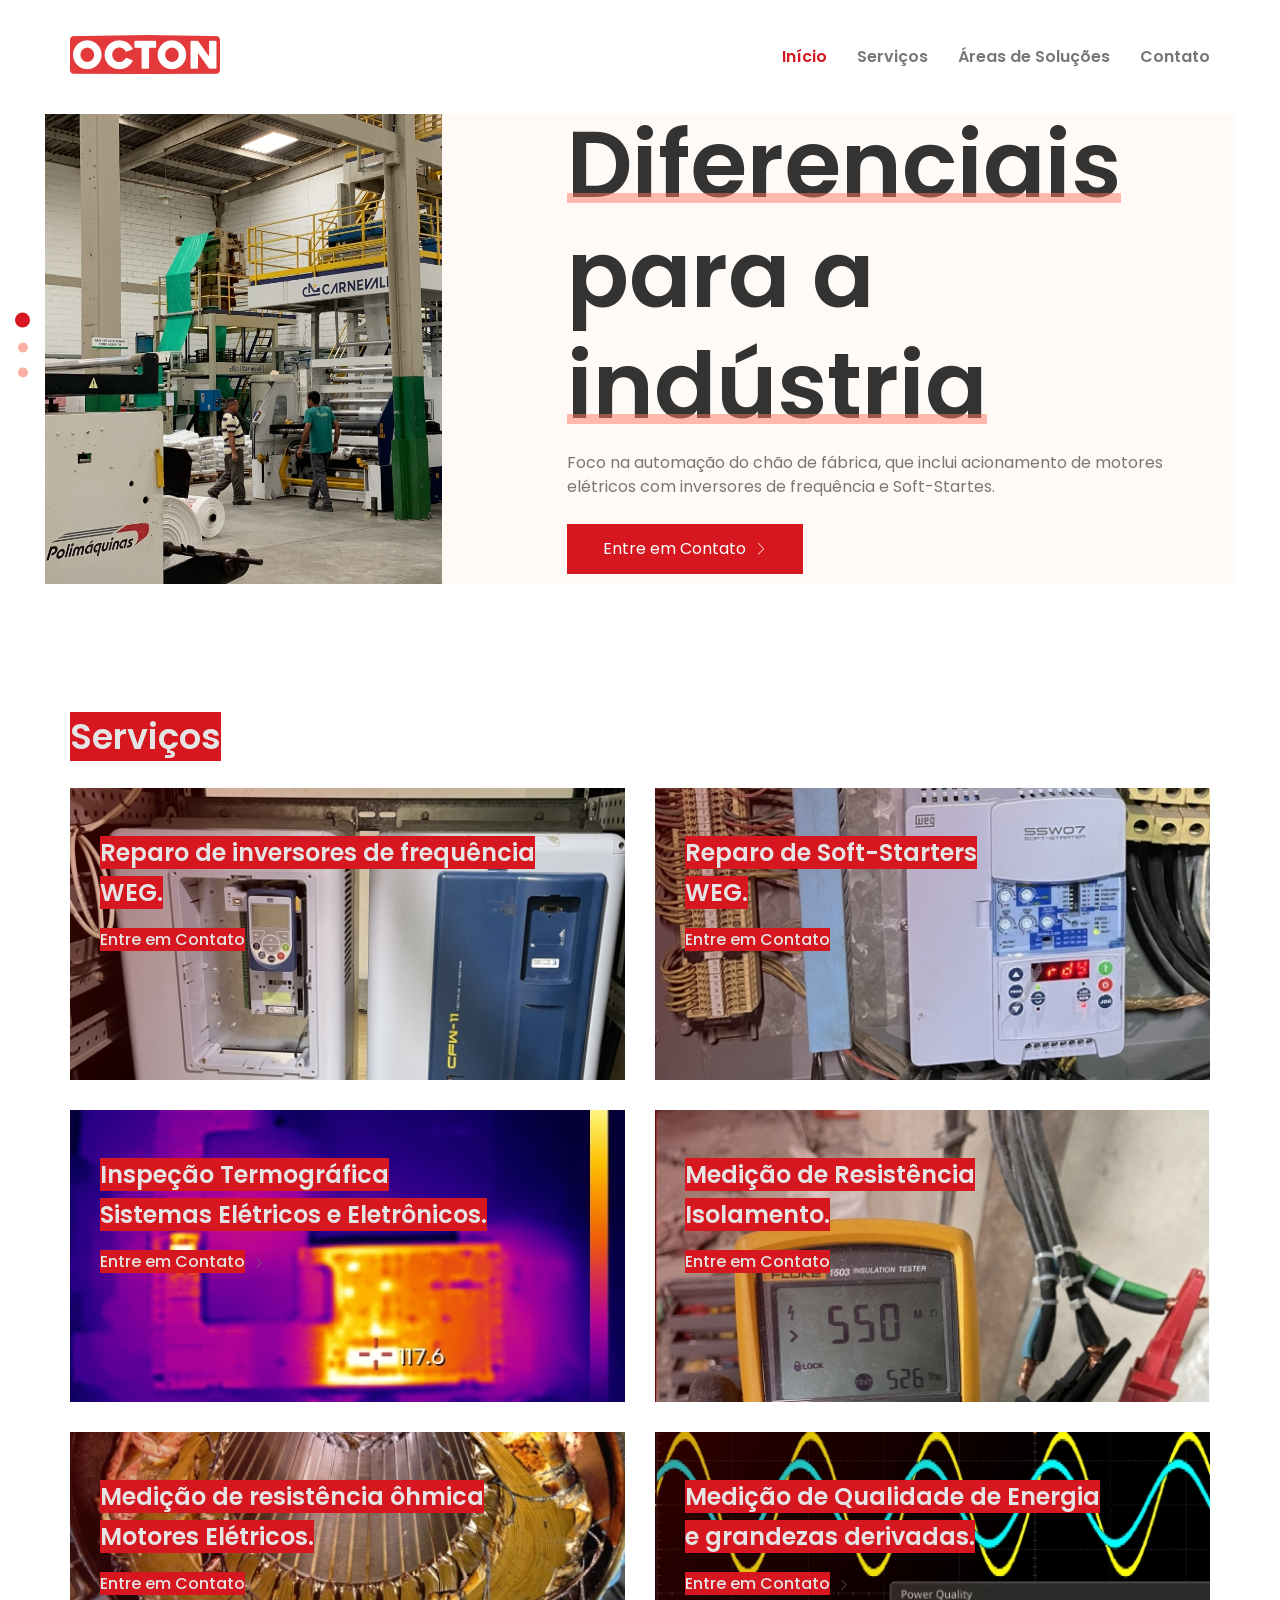
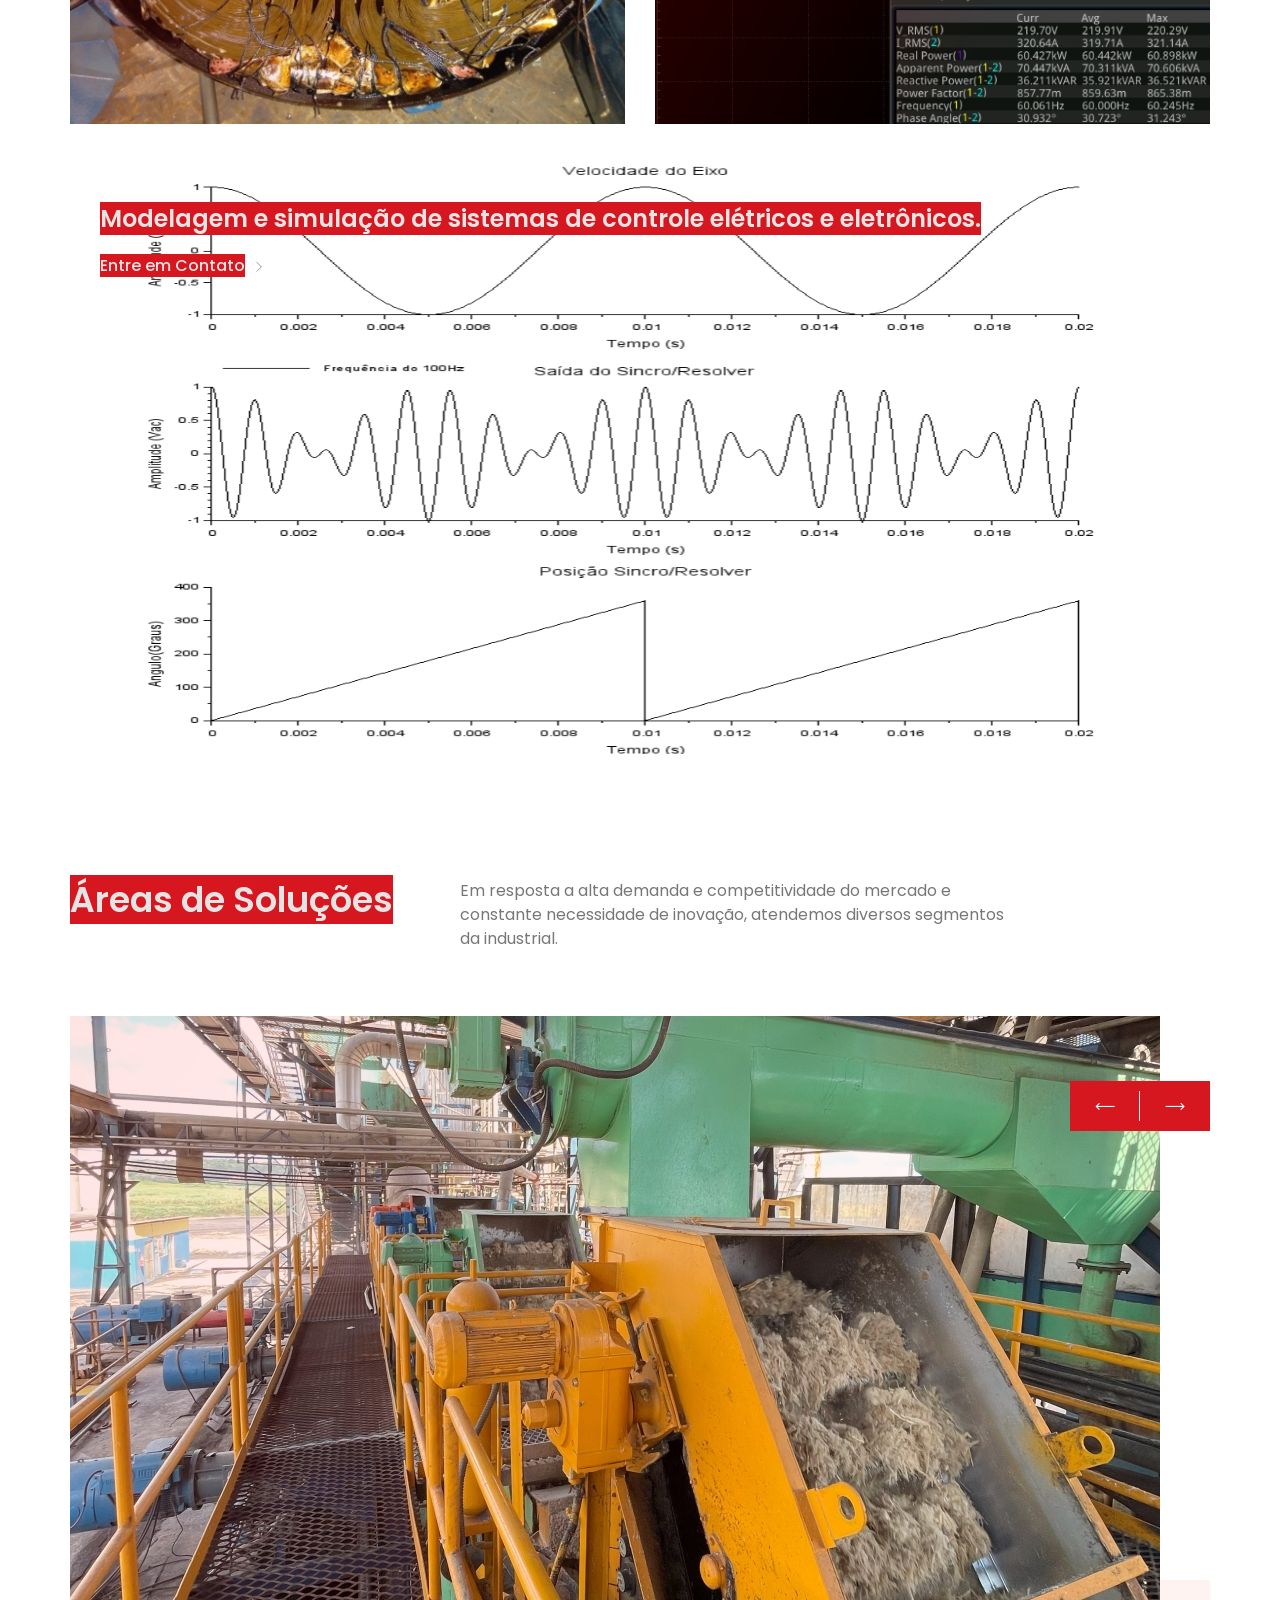
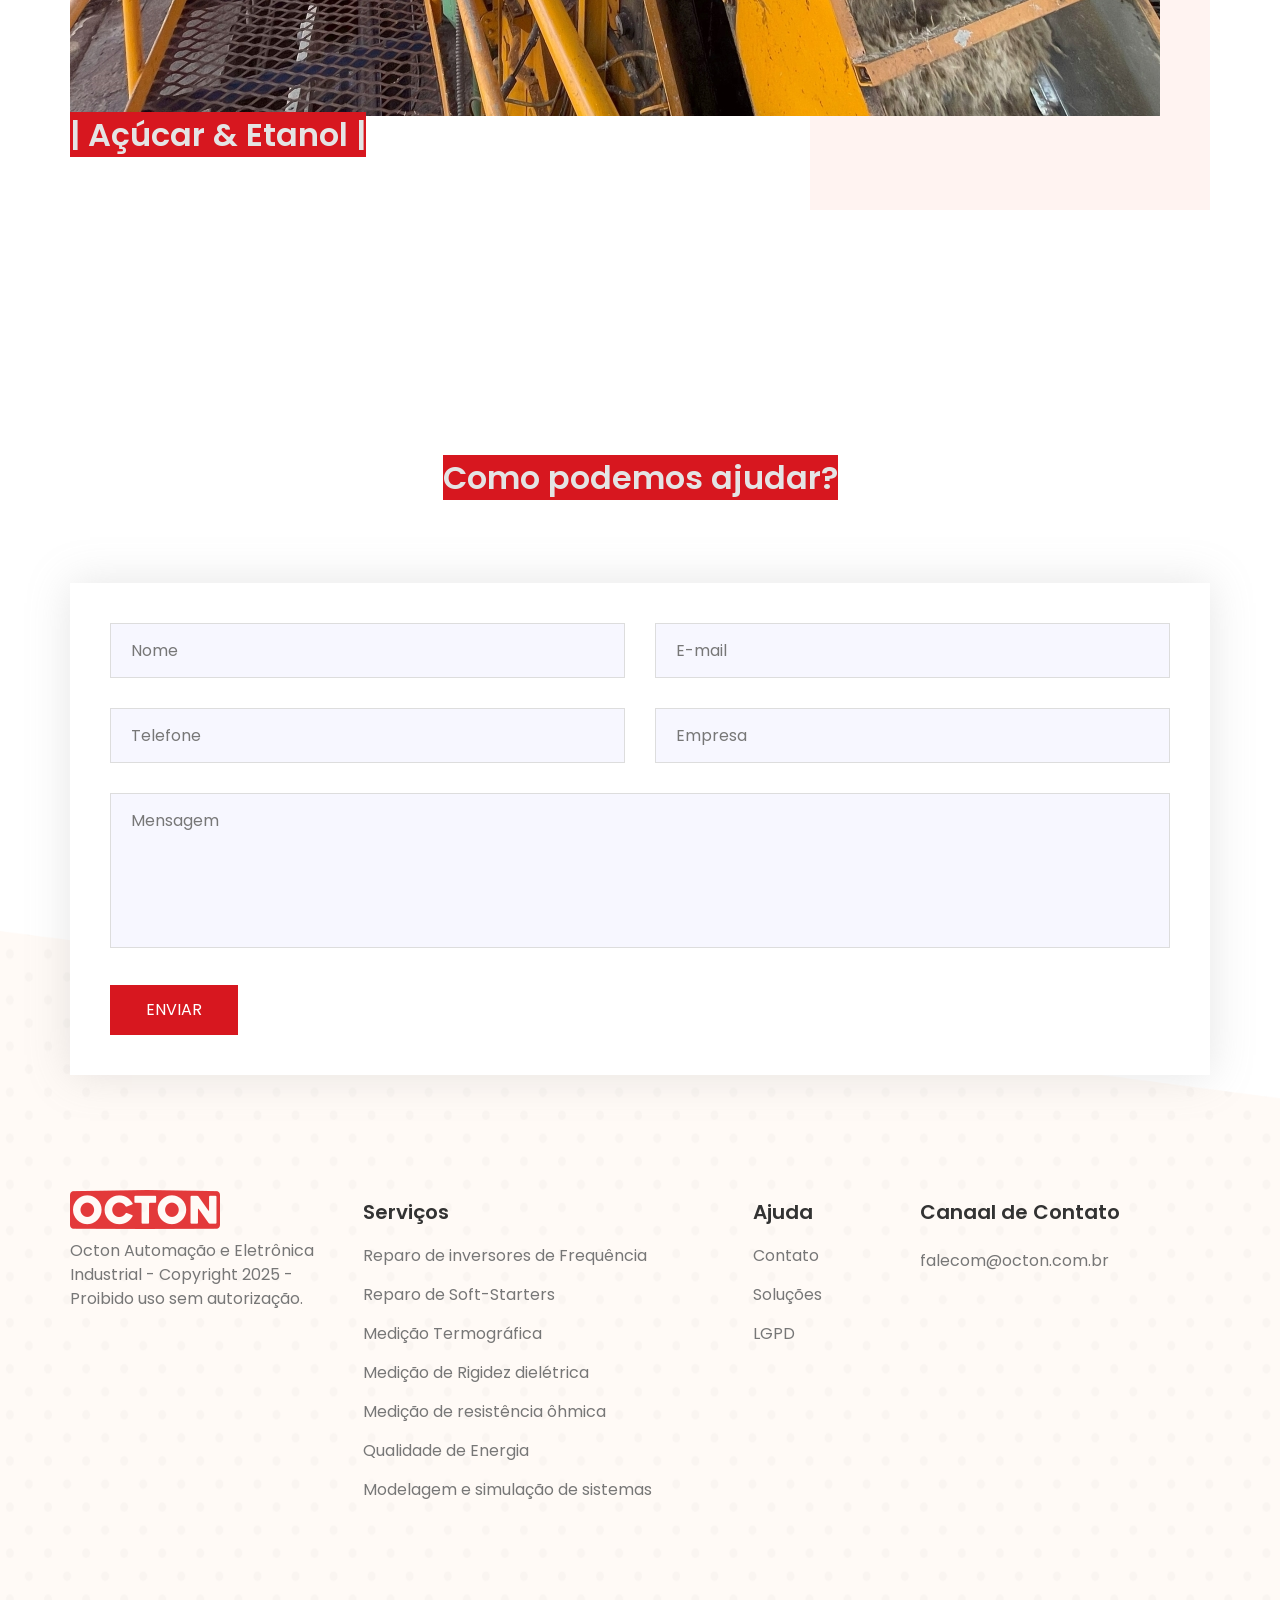
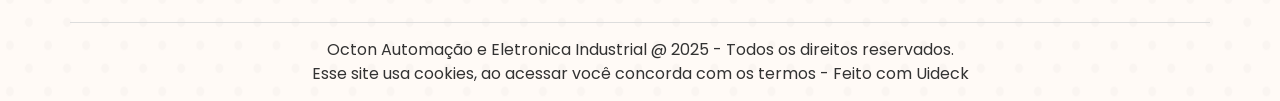
==== commit 52849a20: "Update index.html" ====
--- a/index.html
+++ b/index.html
@@ -165,7 +165,7 @@
                             <div class="row no-gutters align-items-center">
                                 <div class="col-lg-4 col-md-5">
                                     <div class="slider-product-image d-none d-md-block">
-                                        <img src="assets/images/slider/1.jpeg" alt="Slider">
+                                        <img src="assets/images/slider/1.jpg" alt="Slider">
 
                                     </div> <!-- slider product image -->
                                 </div>
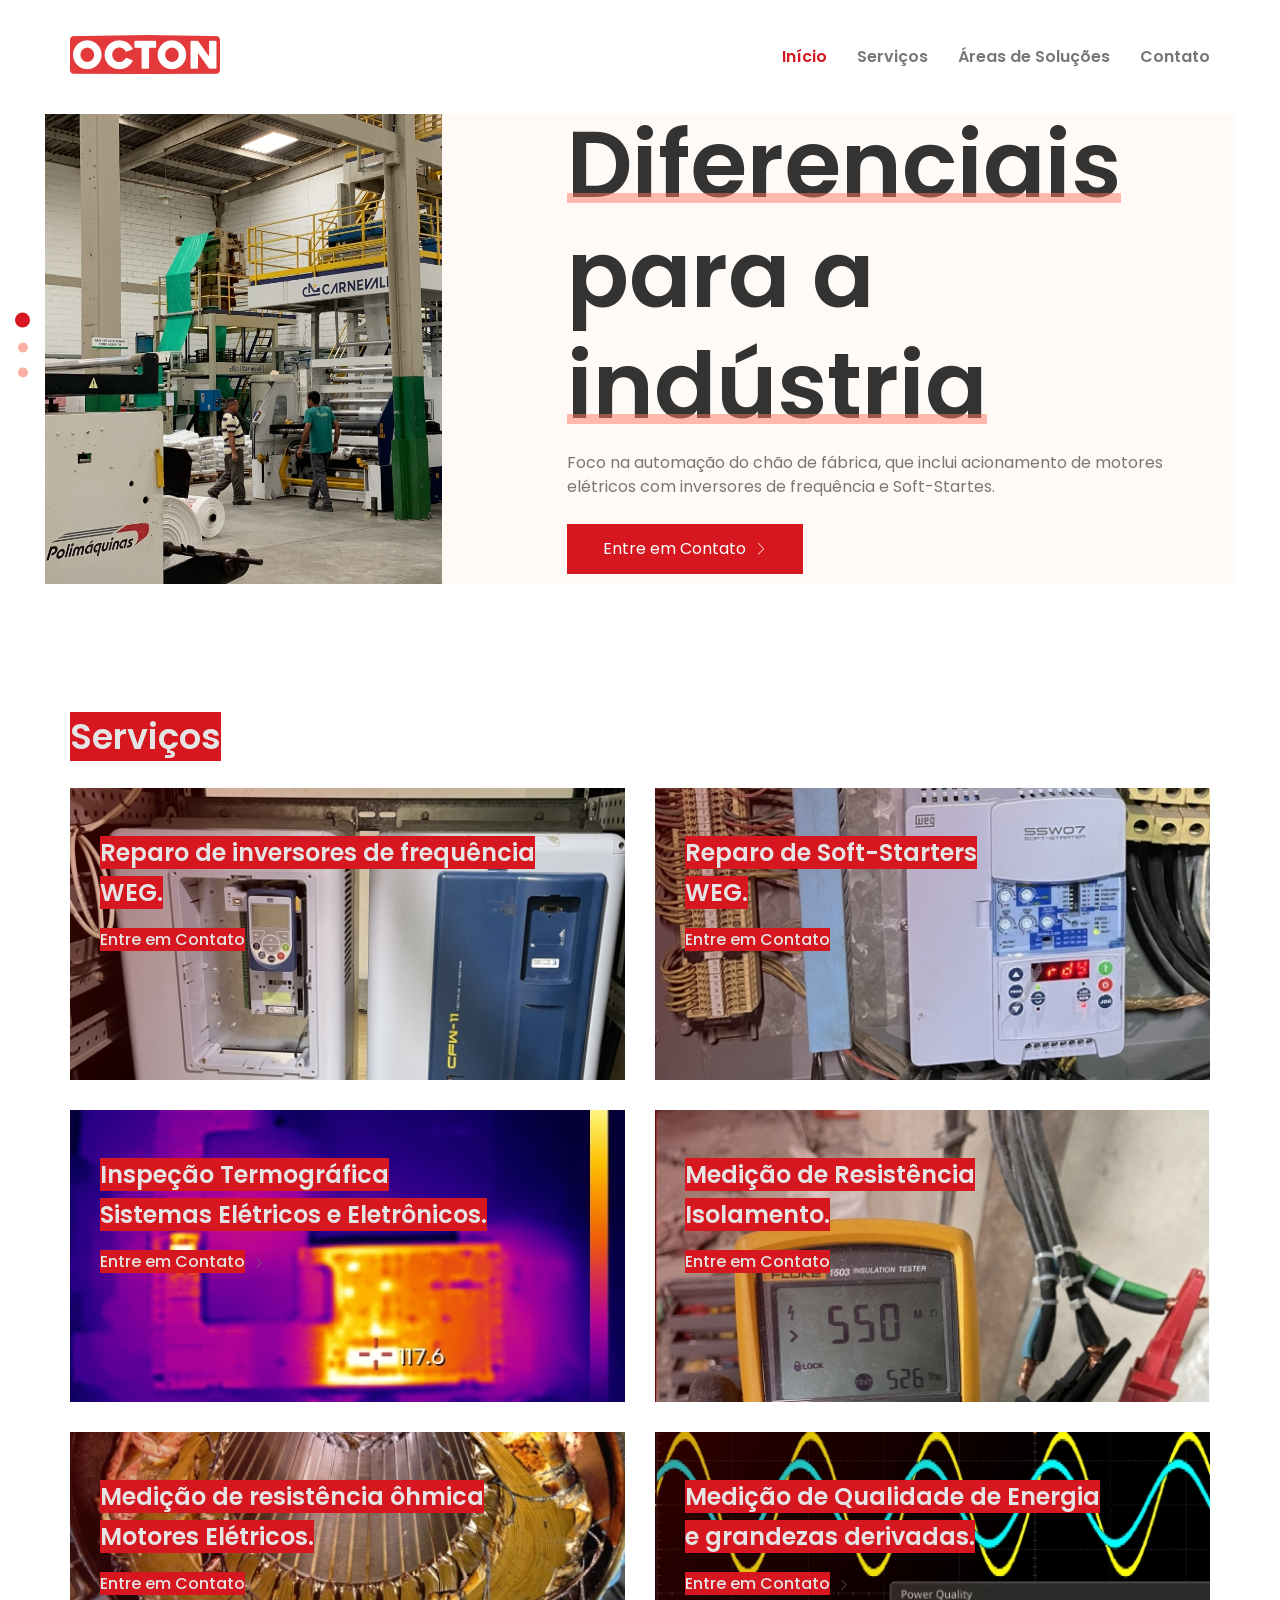
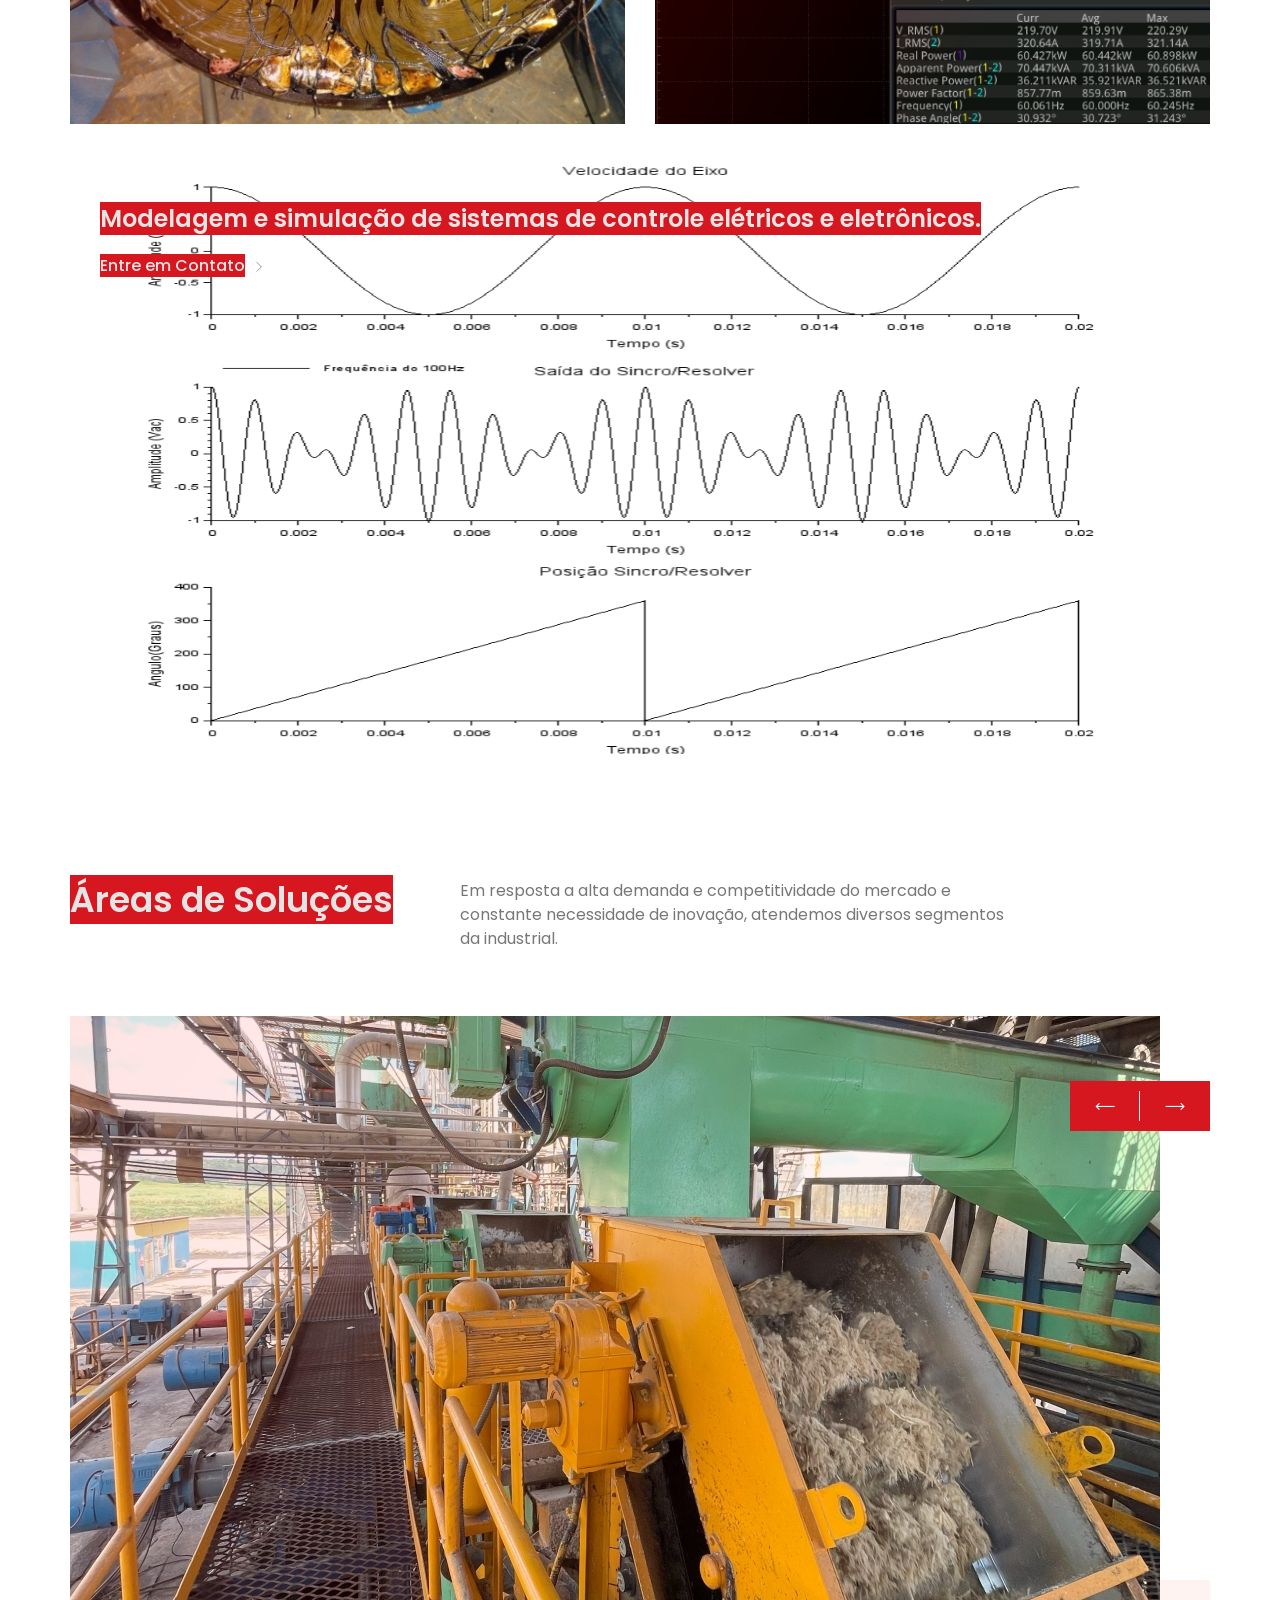
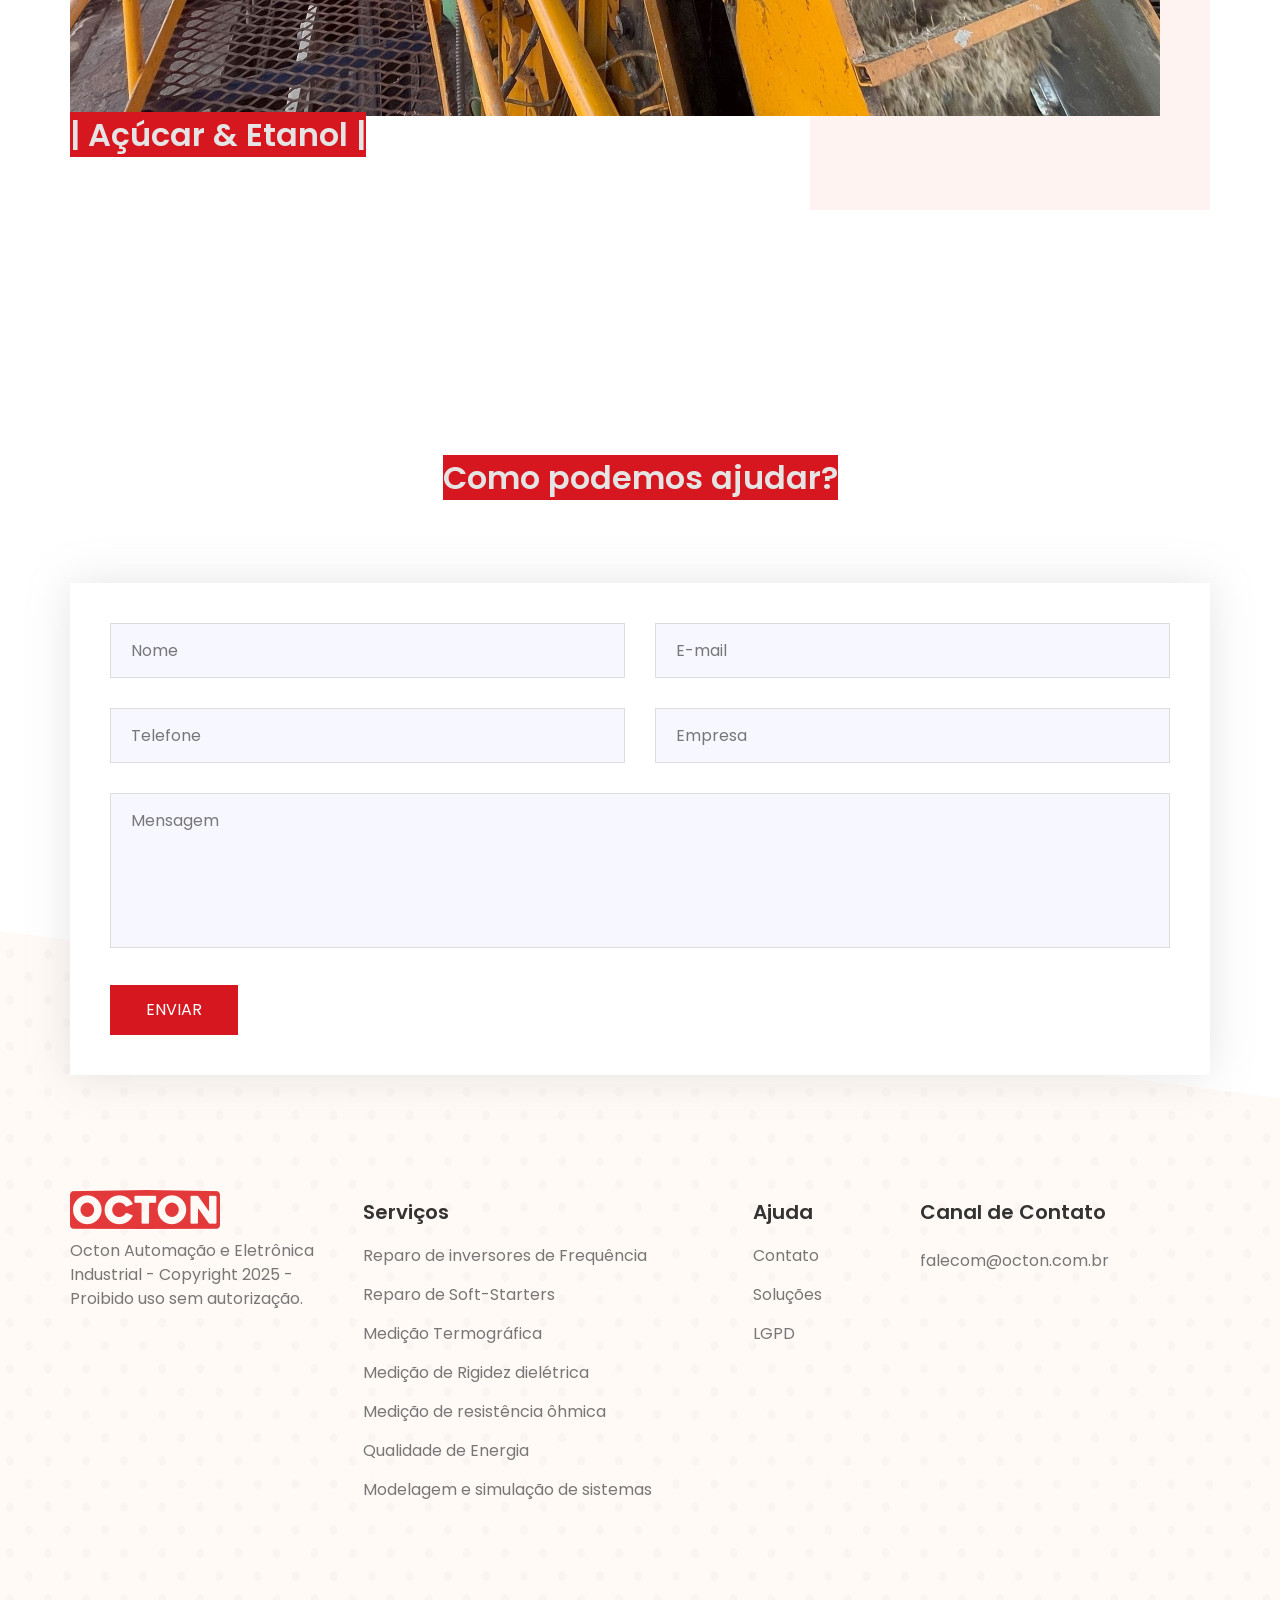
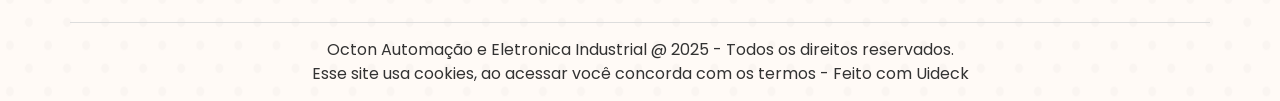
==== commit 39687d3f: "Update index.html" ====
--- a/index.html
+++ b/index.html
@@ -467,7 +467,7 @@
                     </div>
                     <div class="col-lg-4 col-md-5 col-sm-7">
                         <div class="footer-info mt-50">
-                            <h5 class="f-title">Canaal de Contato</h5>
+                            <h5 class="f-title">Canal de Contato</h5>
                             <ul>
                                 <li>
                                     <div class="single-footer-info mt-20">
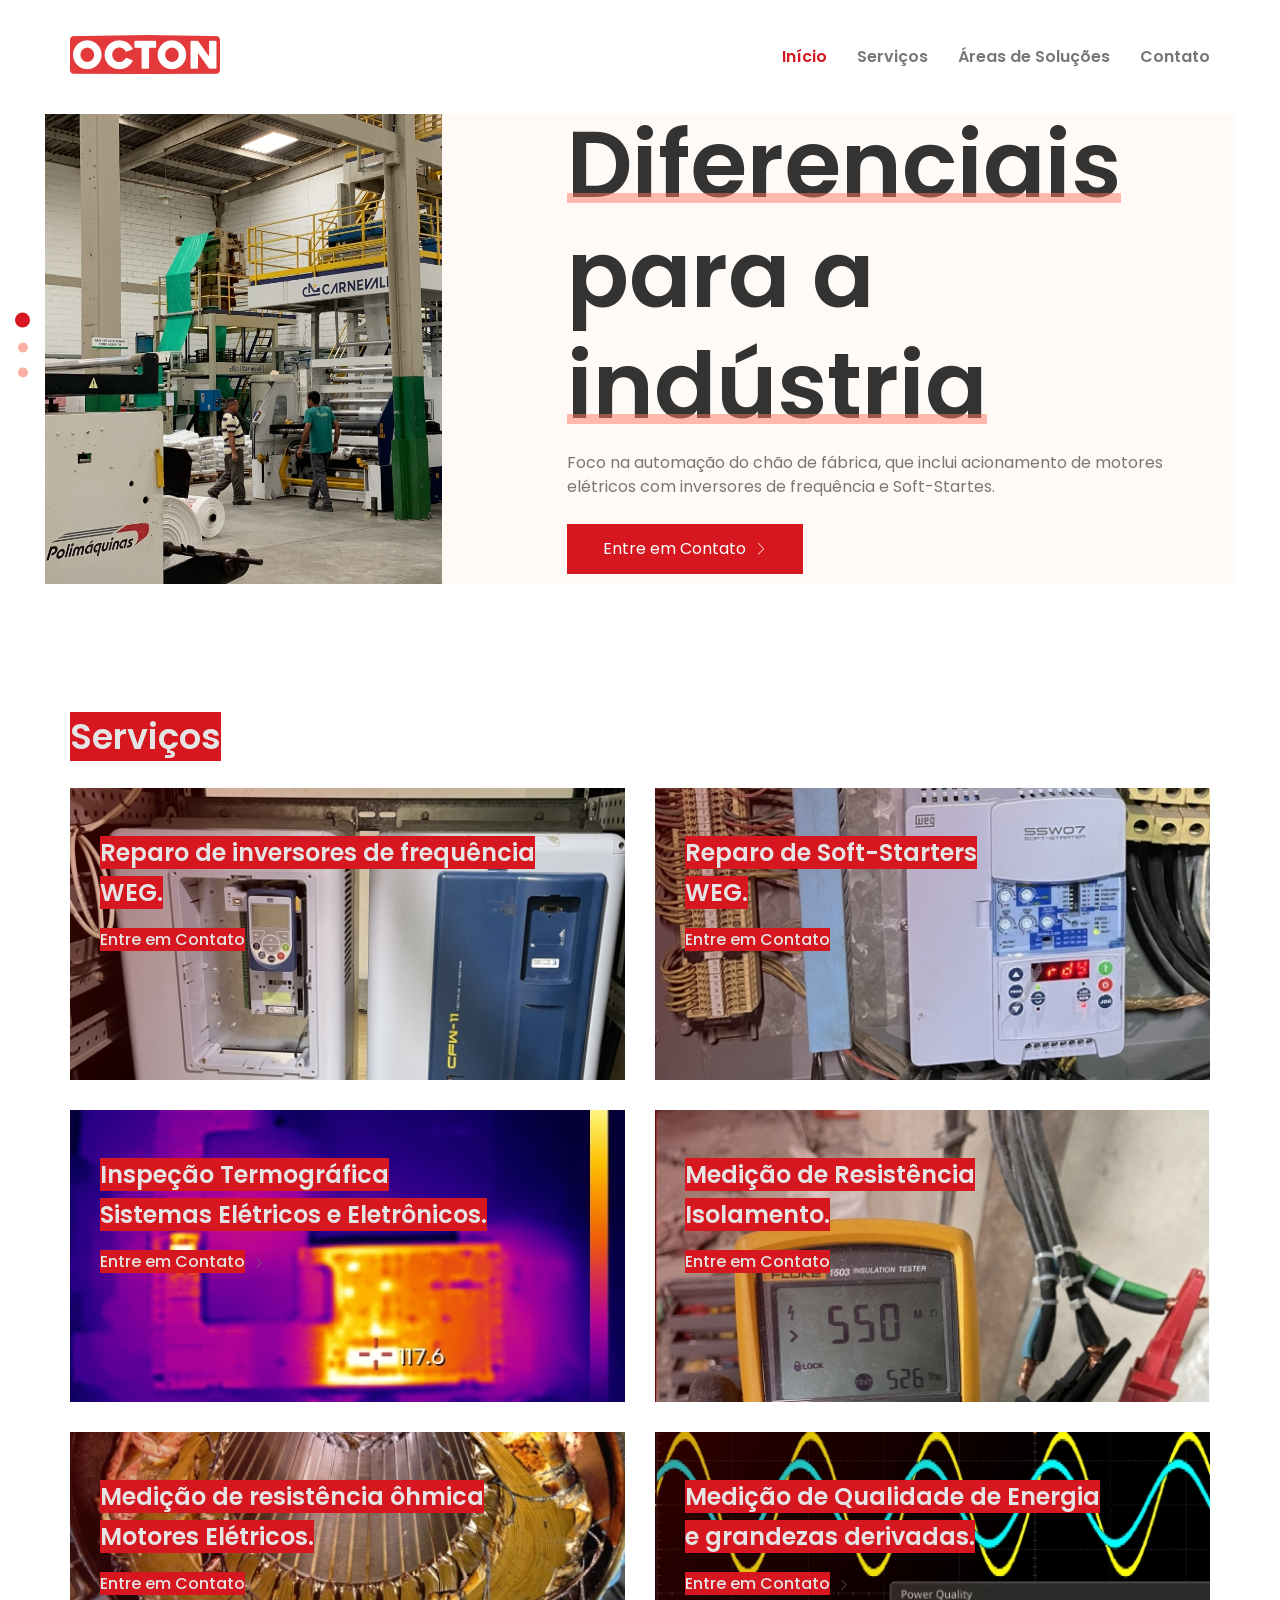
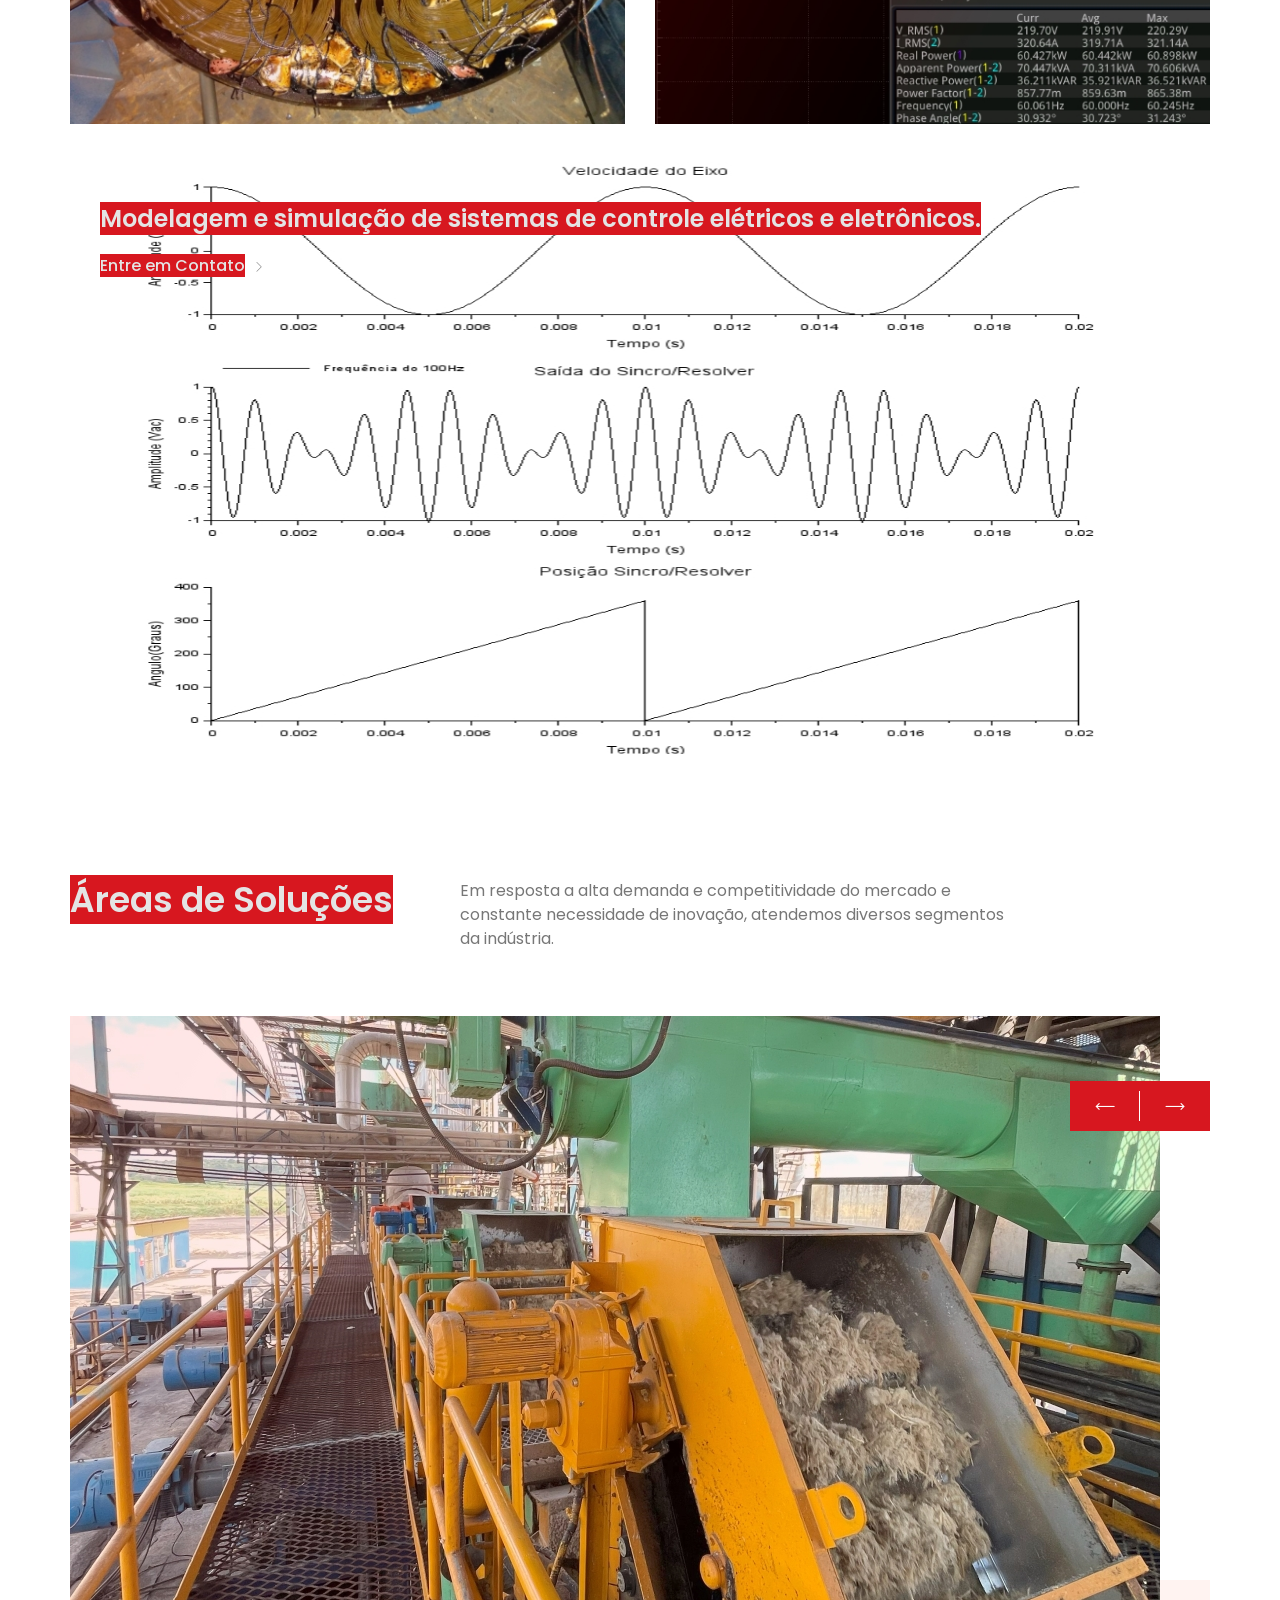
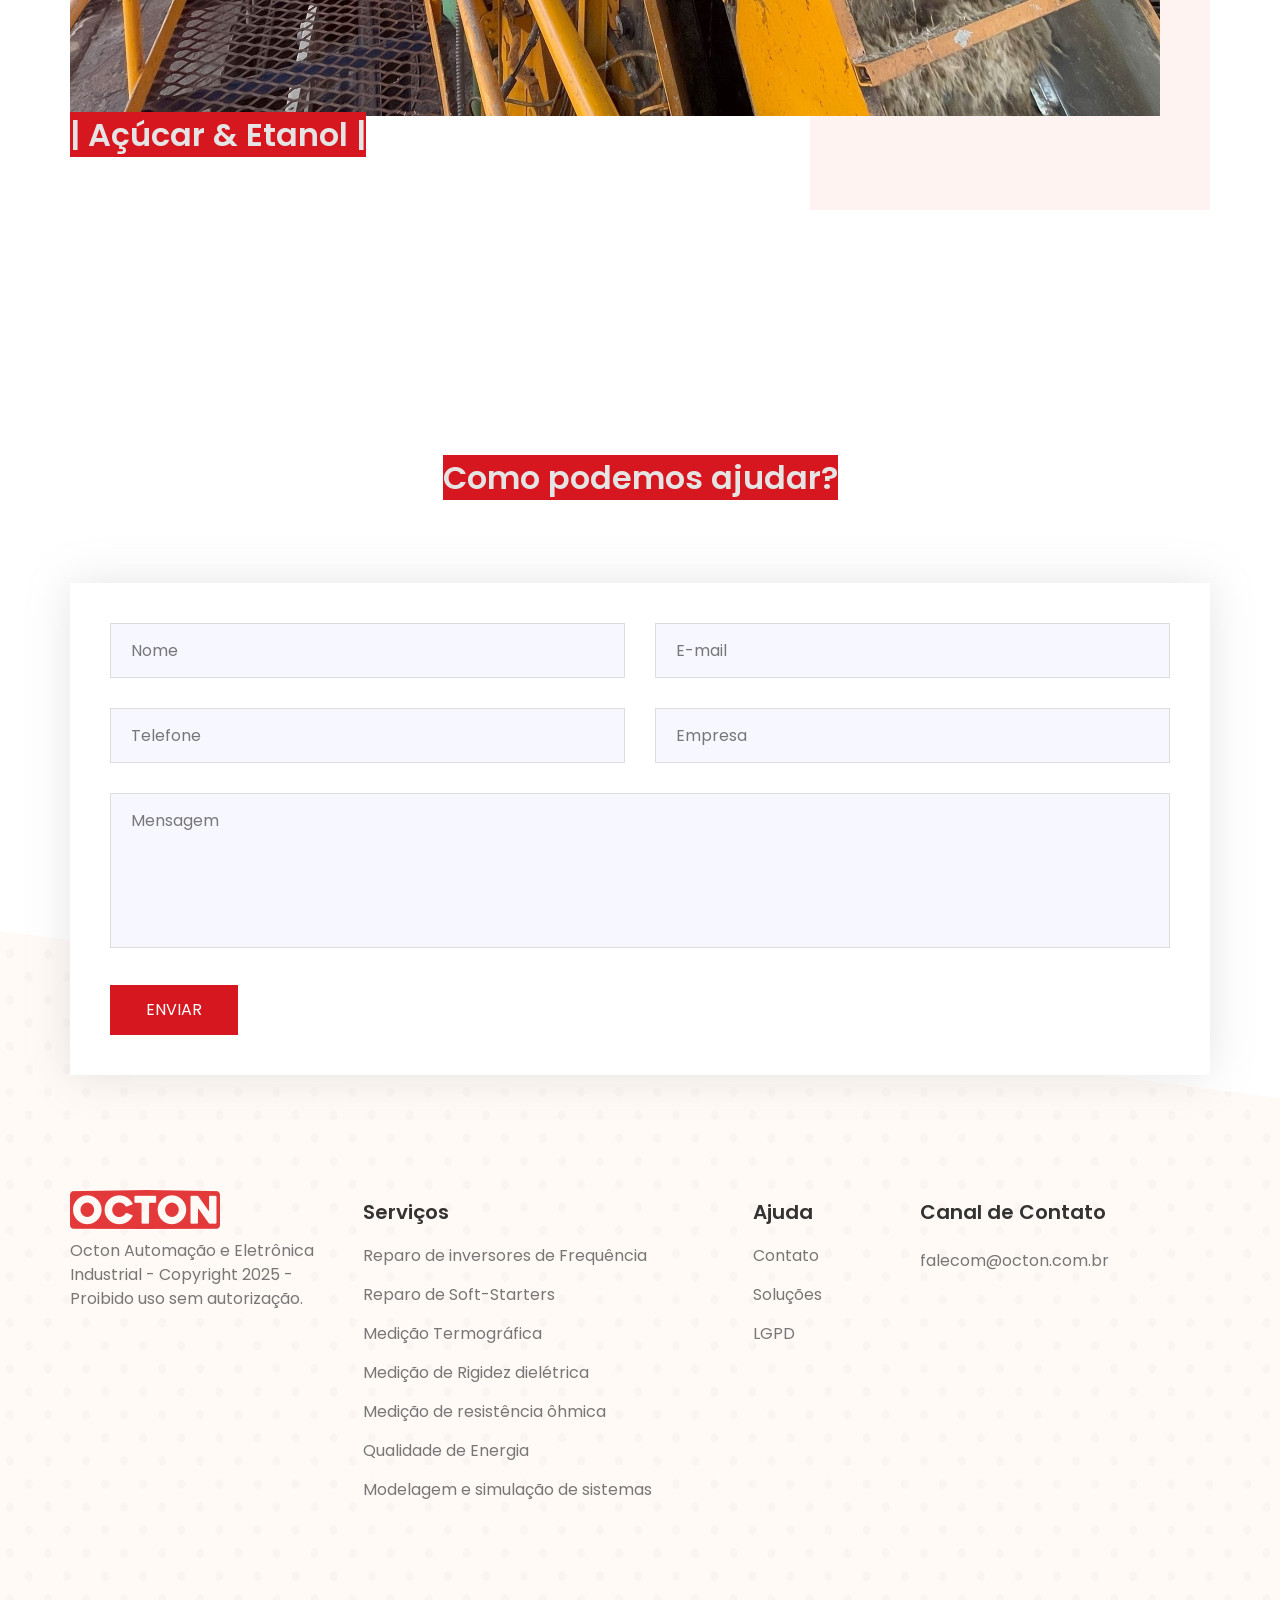
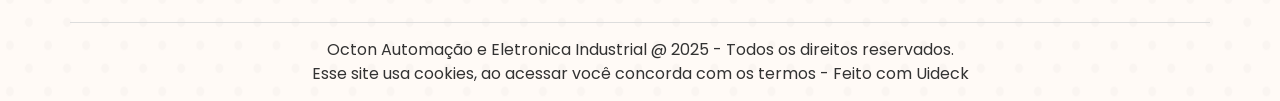
==== commit 9bb7ae1a: "Update index.html" ====
--- a/index.html
+++ b/index.html
@@ -316,7 +316,7 @@
                 </div> 
                 <div class="col-lg-6">
                     <div class="showcase-title pt-25">
-                        <p>Em resposta a alta demanda e competitividade do mercado e constante necessidade de inovação, atendemos diversos segmentos da industrial.</p>
+                        <p>Em resposta a alta demanda e competitividade do mercado e constante necessidade de inovação, atendemos diversos segmentos da indústria.</p>
                     </div> <!-- showcase title -->
                 </div>
             </div> <!-- row -->
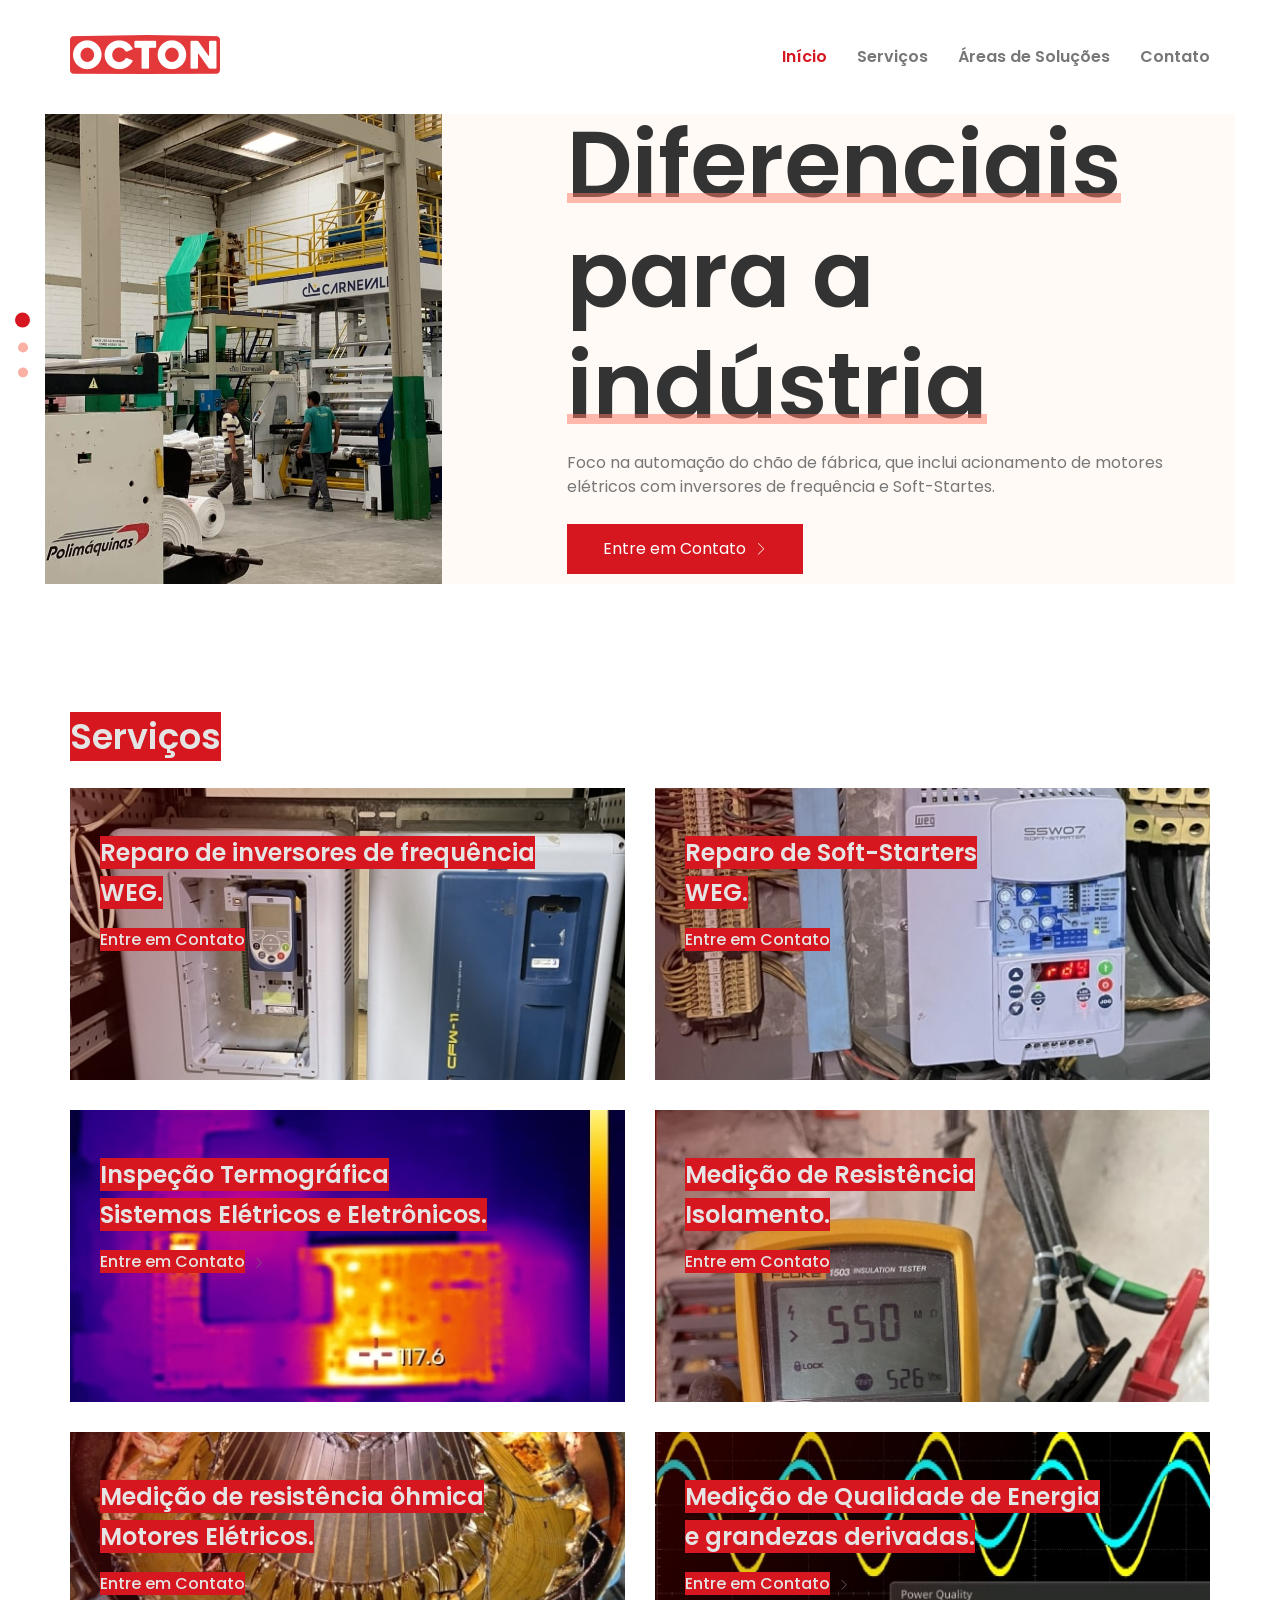
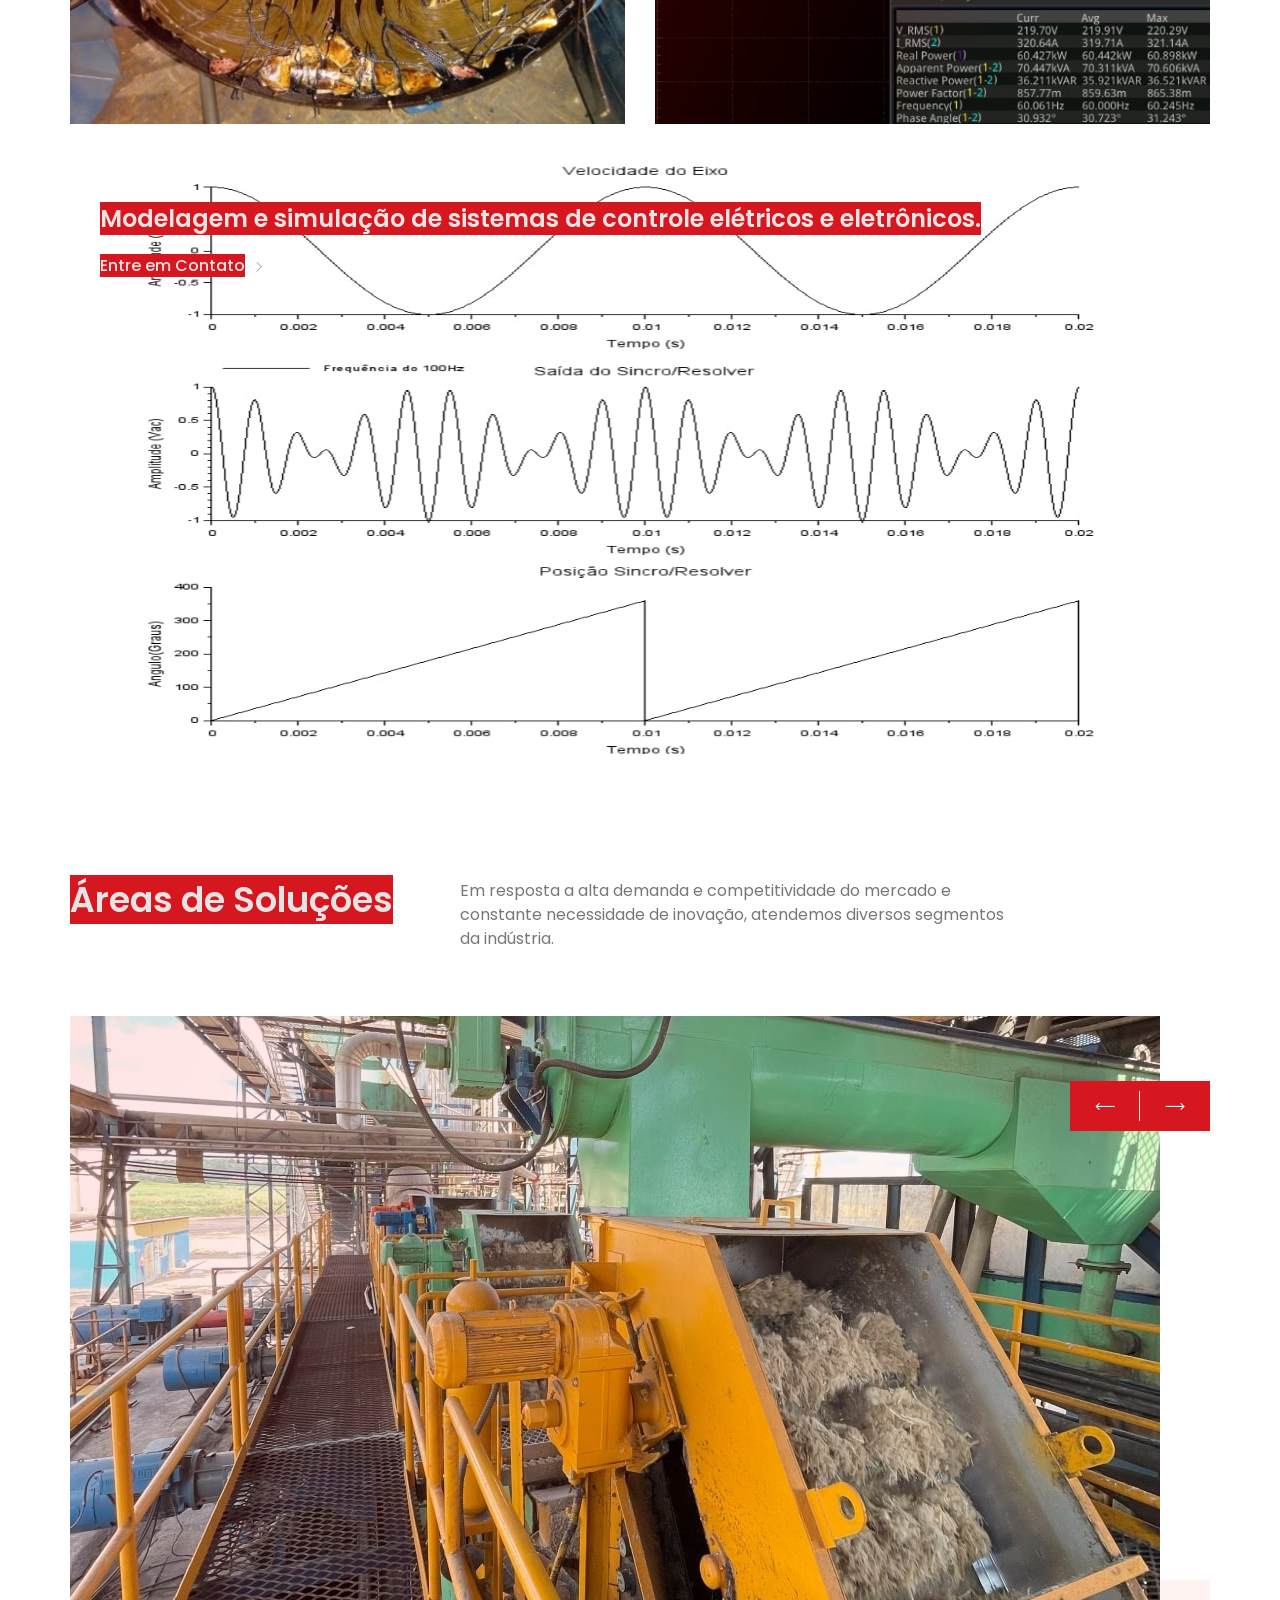
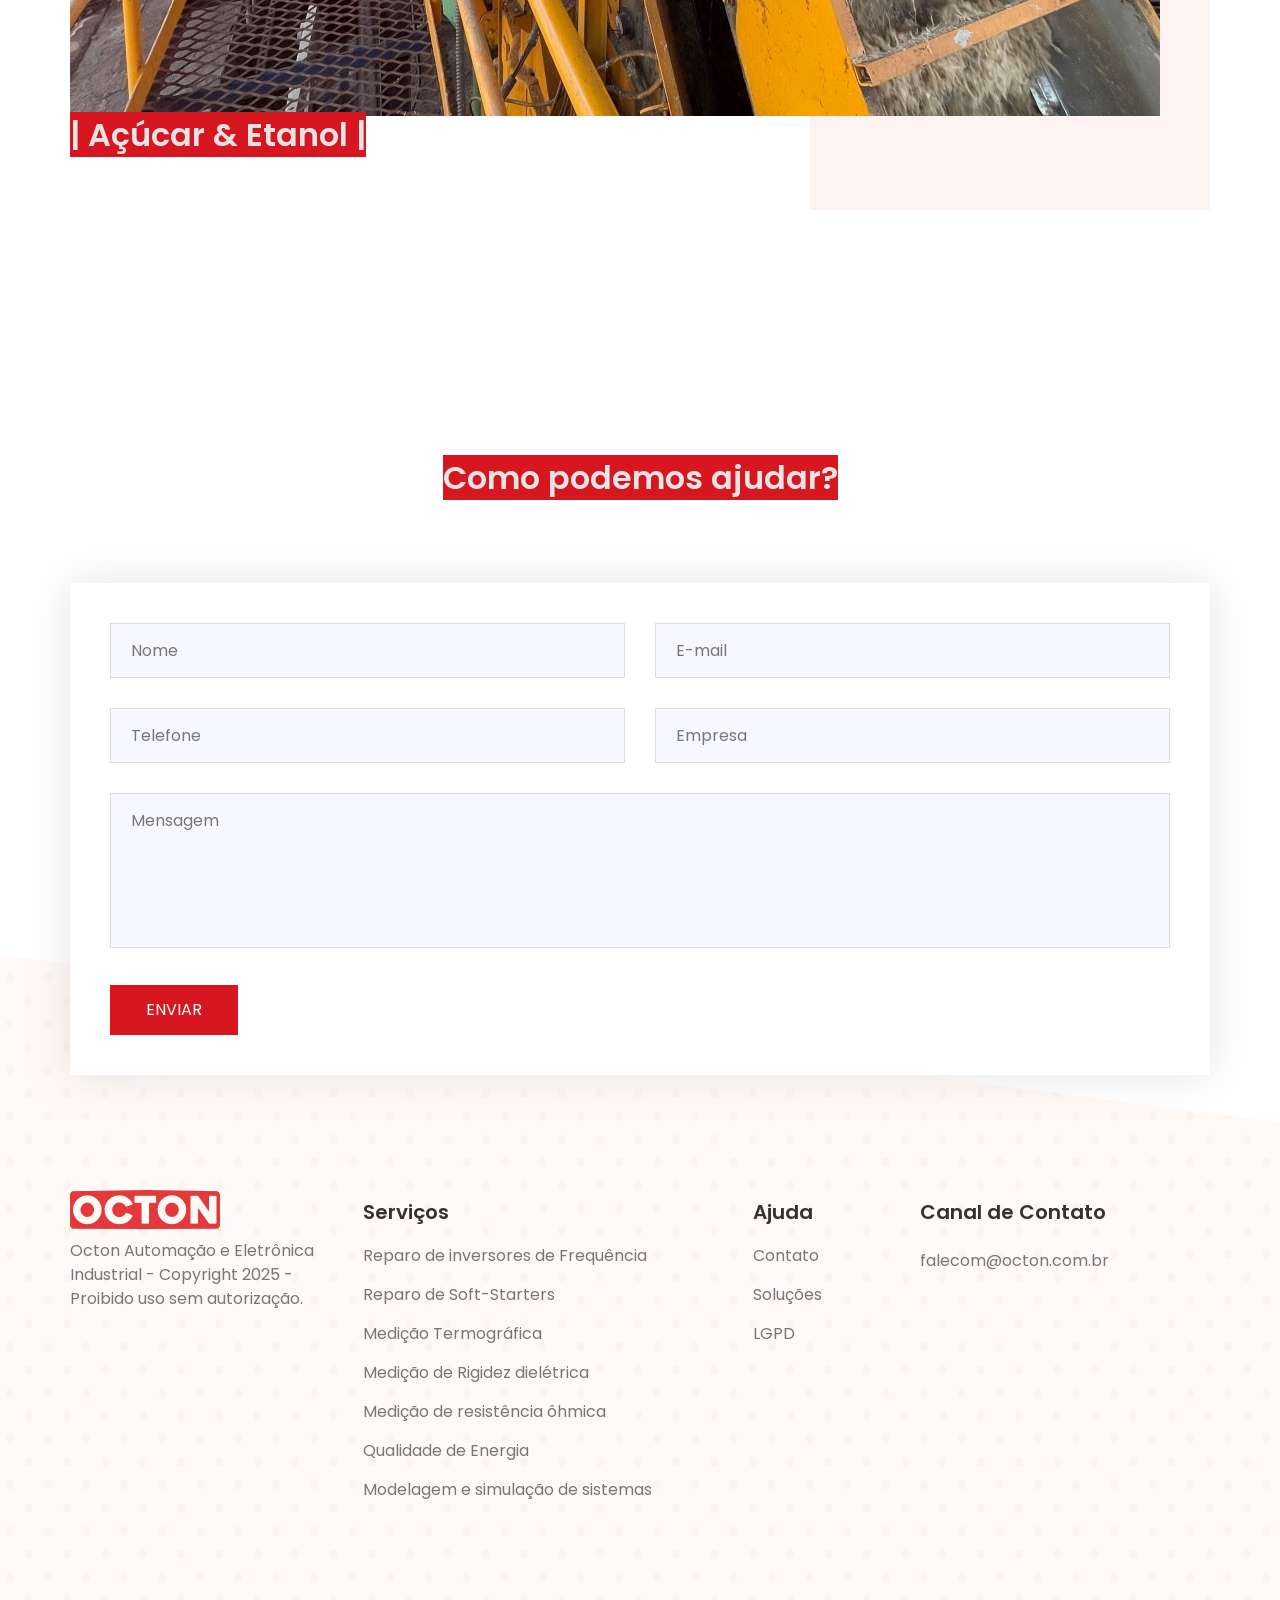
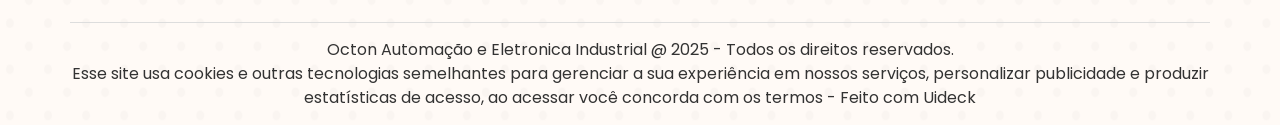
==== commit 8835b6d4: "Update index.html" ====
--- a/index.html
+++ b/index.html
@@ -331,7 +331,7 @@
                         
                         <div class="single-showcase">
                             <img src="assets/images/showcase/t-1.jpg" alt="Testimonial">
-                            <h3 class="content-title mb-15"> <mark class="text-red-highlight">| indústrial Têxtil |</mark></h3>
+                            <h3 class="content-title mb-15"> <mark class="text-red-highlight">| indústria Têxtil |</mark></h3>
                         </div> <!-- single showcase -->
 
                         <div class="single-showcase">
@@ -491,7 +491,7 @@
                     <div class="col-lg-12">
                         <div class="copyright text-center">
                             <p>Octon Automação e Eletronica Industrial @ 2025 - Todos os direitos reservados.</p>
-                            <p>Esse site usa cookies, ao acessar você concorda com os termos - Feito com Uideck</p>
+                            <p>Esse site usa cookies e outras tecnologias semelhantes para gerenciar a sua experiência em nossos serviços, personalizar publicidade e produzir estatísticas de acesso, ao acessar você concorda com os termos - Feito com Uideck</p>
                         </div> <!-- copyright -->
                     </div>
                 </div> <!-- row -->
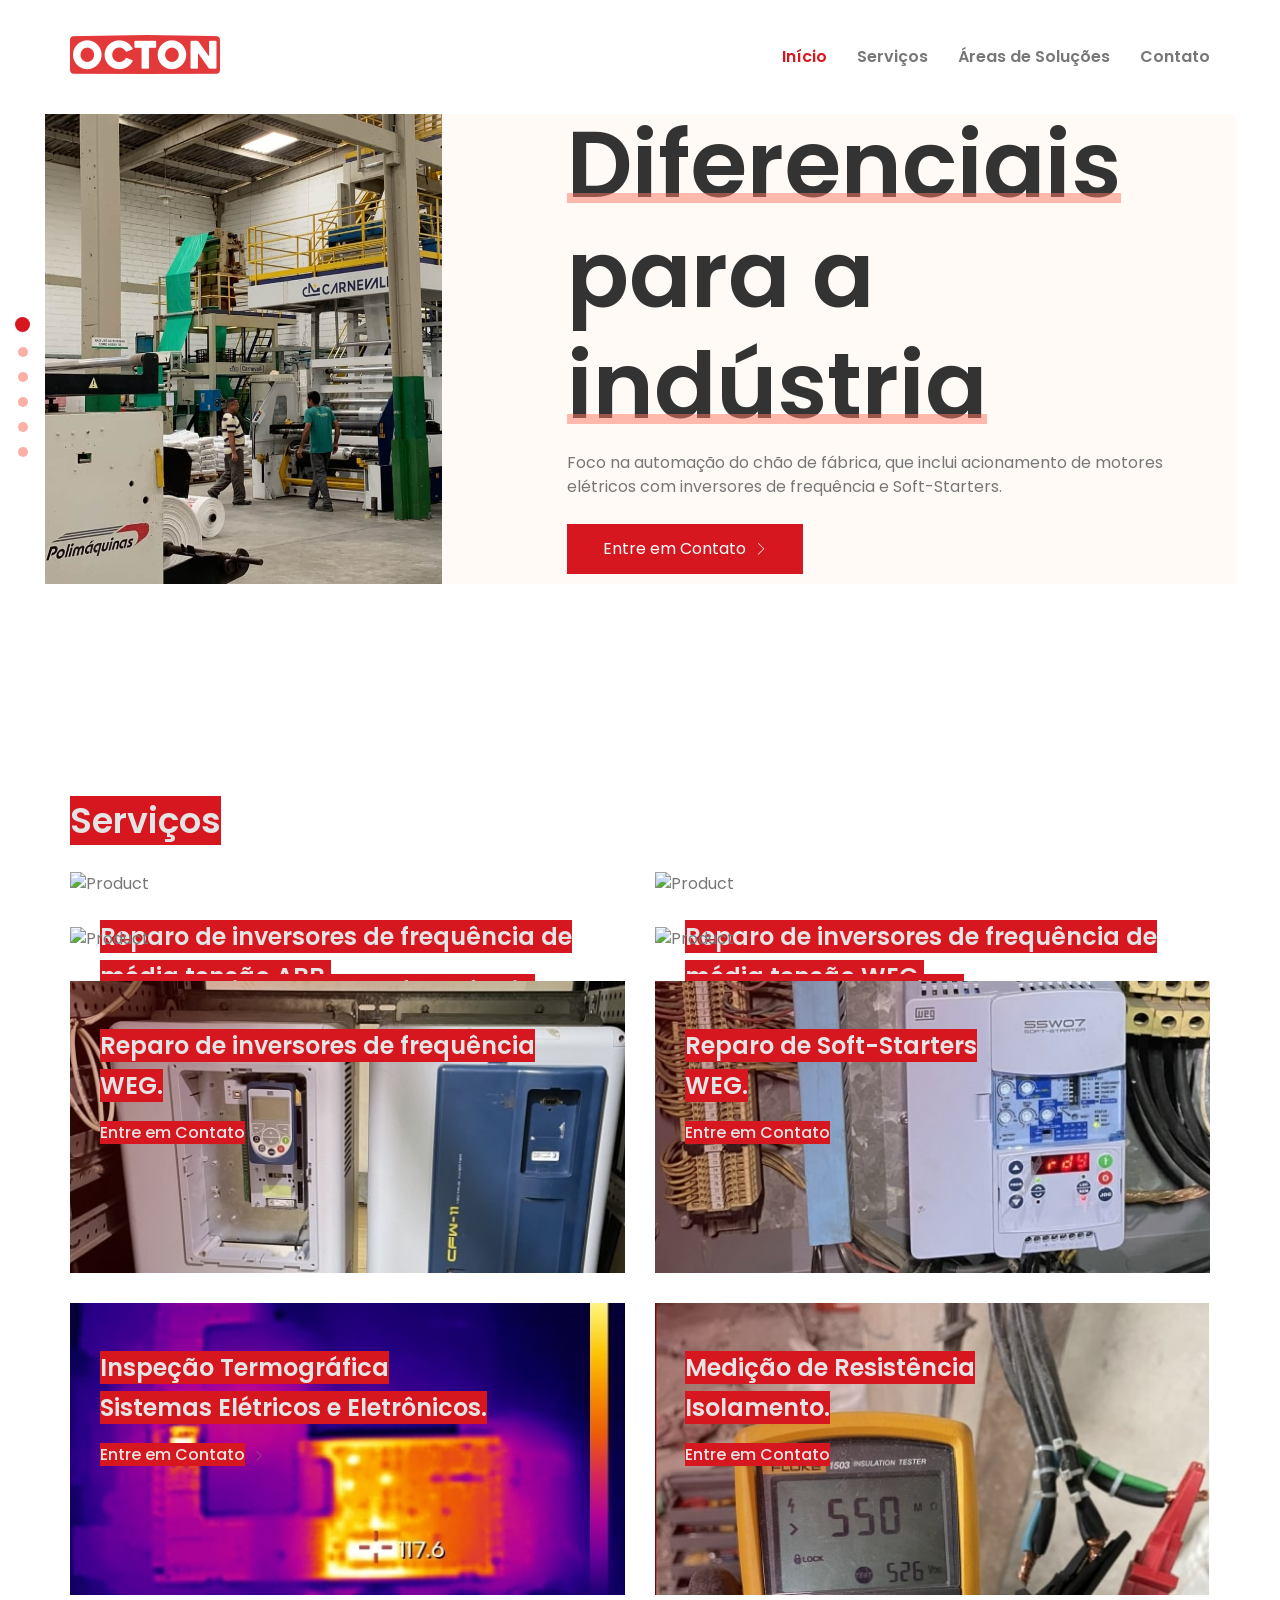
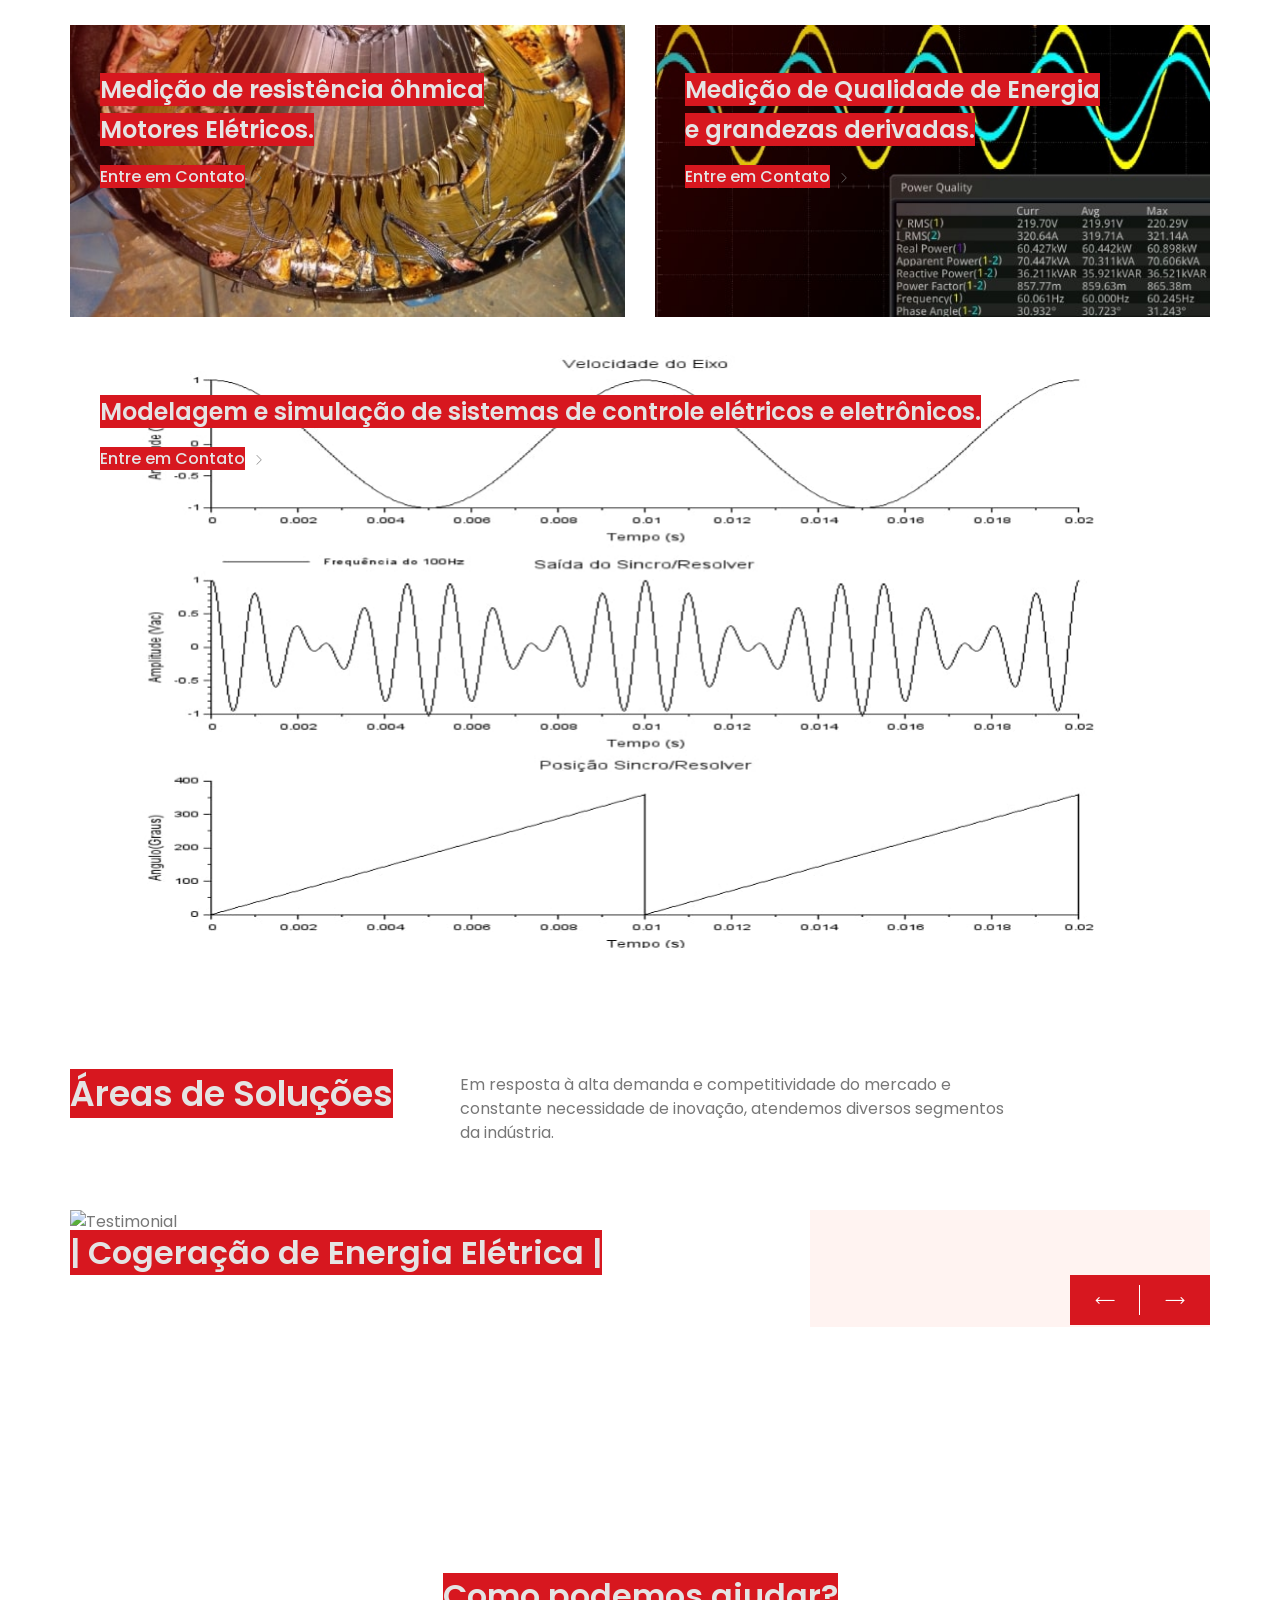
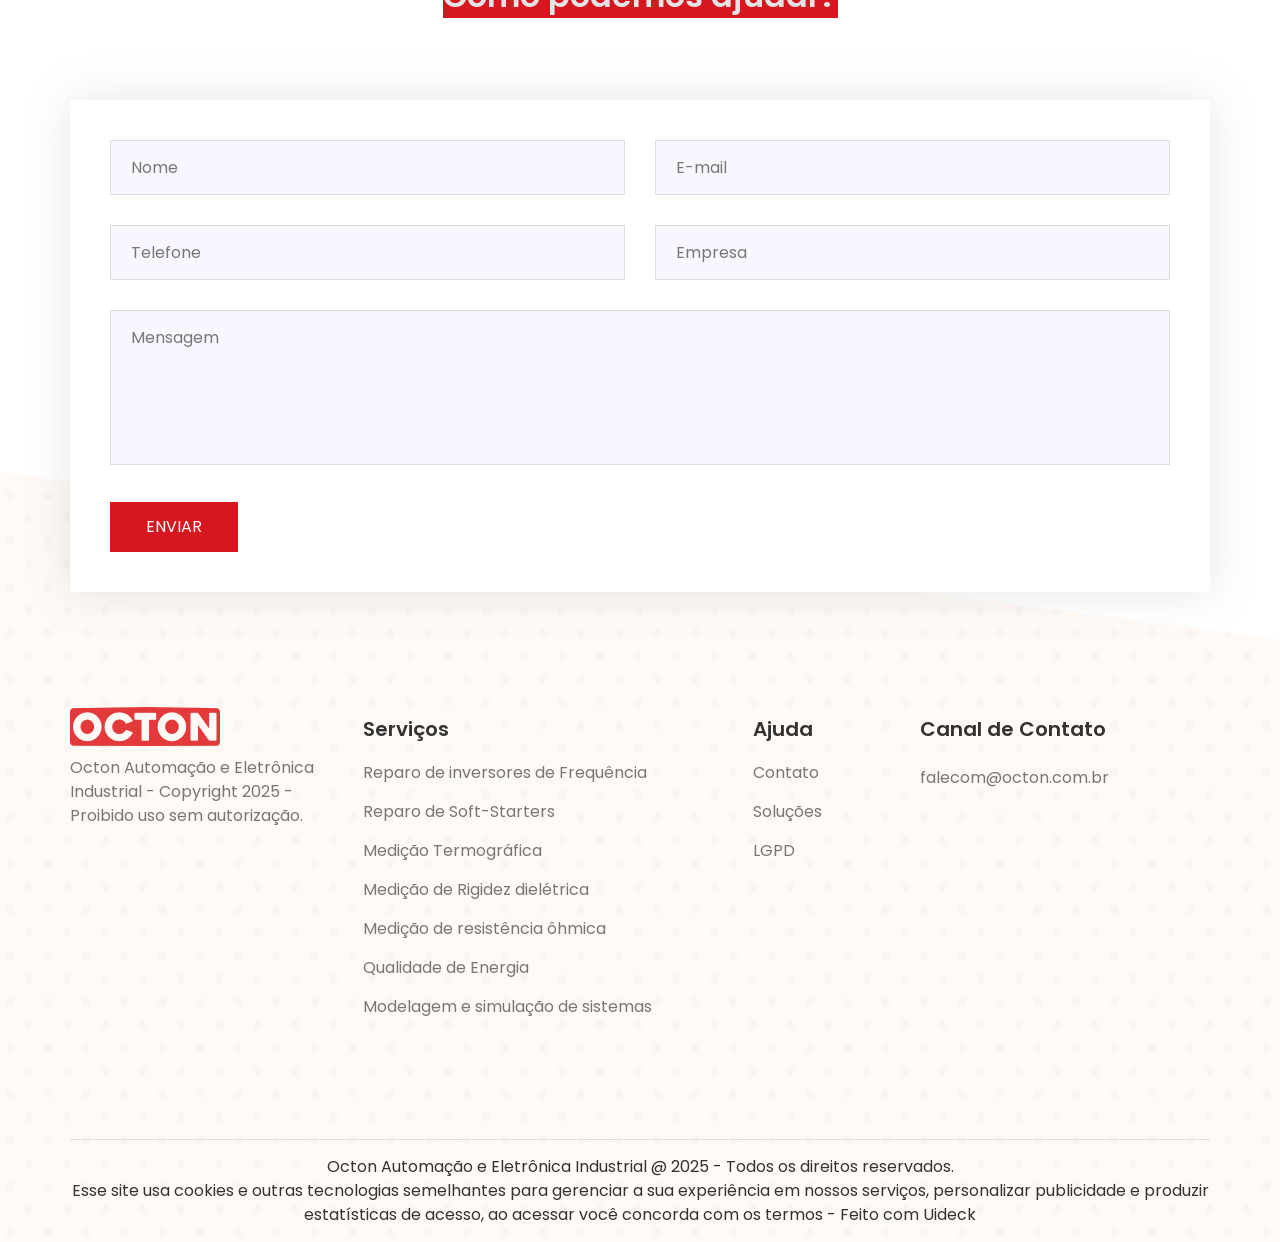
==== commit 440d2b4d: "Add files via upload" ====
--- a/index.html
+++ b/index.html
@@ -6,7 +6,7 @@
     <!--====== Required meta tags ======-->
     <meta charset="utf-8">
     <meta http-equiv="x-ua-compatible" content="ie=edge">
-    <meta name="description" content="">
+    <meta name="description" content="OCTON – Especialista em automação industrial, reparo de inversores de frequência de média tensão, servo drives e retrofit de sistemas elétricos.">
     <meta name="viewport" content="width=device-width, initial-scale=1, shrink-to-fit=no">
     
     <!--====== Title ======-->
@@ -132,7 +132,67 @@
                             <div class="col-lg-8 col-md-7">
                                 <div class="slider-product-content">
                                     <h1 class="slider-title mb-10" data-animation="fadeInUp" data-delay="0.3s"><span>Diferenciais </span> para a <span>indústria</span></h1>
-                                    <p class="mb-25" data-animation="fadeInUp" data-delay="0.9s">Foco na automação do chão de fábrica, que inclui acionamento de motores elétricos com inversores de frequência e Soft-Startes.</p>
+                                    <p class="mb-25" data-animation="fadeInUp" data-delay="0.9s">Foco na automação do chão de fábrica, que inclui acionamento de motores elétricos com inversores de frequência e Soft-Starters.</p>
+                                    <a class="main-btn" href="#contact" data-animation="fadeInUp" data-delay="1.5s">Entre em Contato <i class="lni-chevron-right"></i></a>
+                                </div> <!-- slider product content -->
+                            </div>
+                        </div> <!-- row -->
+                    </div> <!-- container -->
+                </div> <!-- single slider -->
+
+                <div class="single-slider">
+                    <div class="slider-bg">
+                        <div class="row no-gutters align-items-center ">
+                            <div class="col-lg-4 col-md-5">
+                                <div class="slider-product-image d-none d-md-block">
+                                    <img src="assets/images/slider/6.jpg" alt="Slider">
+                                   
+                                </div> <!-- slider product image -->
+                            </div>
+                            <div class="col-lg-8 col-md-7">
+                                <div class="slider-product-content">
+                                    <h1 class="slider-title mb-10" data-animation="fadeInUp" data-delay="0.3s"><span>Assistência Técnica </span> Servo Motores <span>Servo Drives</span></h1>
+                                    <p class="mb-25" data-animation="fadeInUp" data-delay="0.9s">Conserto de servomotores servodrives WEG, Toshiba, Doosan, Pro-Motion,Schneider. Industrial Index System, IIS</p>
+                                    <a class="main-btn" href="#contact" data-animation="fadeInUp" data-delay="1.5s">Entre em Contato <i class="lni-chevron-right"></i></a>
+                                </div> <!-- slider product content -->
+                            </div>
+                        </div> <!-- row -->
+                    </div> <!-- container -->
+                </div> <!-- single slider -->
+
+                    <div class="single-slider">
+                    <div class="slider-bg">
+                        <div class="row no-gutters align-items-center ">
+                            <div class="col-lg-4 col-md-5">
+                                <div class="slider-product-image d-none d-md-block">
+                                    <img src="assets/images/slider/4.jpg" alt="Slider">
+                                   
+                                </div> <!-- slider product image -->
+                            </div>
+                            <div class="col-lg-8 col-md-7">
+                                <div class="slider-product-content">
+                                    <h1 class="slider-title mb-10" data-animation="fadeInUp" data-delay="0.3s"><span>Reparo </span> Inversores de Frequência <span>Média Tensão</span></h1>
+                                    <p class="mb-25" data-animation="fadeInUp" data-delay="0.9s">Avaliação, diagnóstico e reparo em campo e laboratório de inversores de frequência de média tensão ABB ACS1000, WEG MVW01, WEG MVW3000, Siemens ROBICON.</p>
+                                    <a class="main-btn" href="#contact" data-animation="fadeInUp" data-delay="1.5s">Entre em Contato <i class="lni-chevron-right"></i></a>
+                                </div> <!-- slider product content -->
+                            </div>
+                        </div> <!-- row -->
+                    </div> <!-- container -->
+                </div> <!-- single slider -->
+
+                    <div class="single-slider">
+                    <div class="slider-bg">
+                        <div class="row no-gutters align-items-center ">
+                            <div class="col-lg-4 col-md-5">
+                                <div class="slider-product-image d-none d-md-block">
+                                    <img src="assets/images/slider/5.jpg" alt="Slider">
+                                   
+                                </div> <!-- slider product image -->
+                            </div>
+                            <div class="col-lg-8 col-md-7">
+                                <div class="slider-product-content">
+                                    <h1 class="slider-title mb-10" data-animation="fadeInUp" data-delay="0.3s"><span>Retrofit </span> Parcial ou Completo <span>Industrial</span></h1>
+                                    <p class="mb-25" data-animation="fadeInUp" data-delay="0.9s">Planejamento, execução e start-up voltado para reforma, modernização e atualização de sistemas de controle e automação para máquinas e processos.</p>
                                     <a class="main-btn" href="#contact" data-animation="fadeInUp" data-delay="1.5s">Entre em Contato <i class="lni-chevron-right"></i></a>
                                 </div> <!-- slider product content -->
                             </div>
@@ -152,7 +212,7 @@
                                 <div class="col-lg-8 col-md-7">
                                     <div class="slider-product-content">
                                         <h1 class="slider-title mb-10" data-animation="fadeInUp" data-delay="0.3s"><span>Atendimento</span> em <span>Campo</span></h1>
-                                        <p class="mb-25" data-animation="fadeInUp" data-delay="0.9s">O atendimento e diagnóstico em campo reduz o tempo de parada da planta industrial, de modo maximizar e atender o alto nível de competitividade do mercado.<br></p>
+                                        <p class="mb-25" data-animation="fadeInUp" data-delay="0.9s">O atendimento e diagnóstico em campo reduz o tempo de parada da planta industrial, de modo a maximizar e atender o alto nível de competitividade do mercado.<br></p>
                                         <a class="main-btn" href="#contact" data-animation="fadeInUp" data-delay="1.5s">Entre em Contato <i class="lni-chevron-right"></i></a>
                                     </div> <!-- slider product content -->
                                 </div>
@@ -171,7 +231,7 @@
                                 </div>
                                 <div class="col-lg-8 col-md-7">
                                     <div class="slider-product-content">
-                                        <h1 class="slider-title mb-12" data-animation="fadeInUp" data-delay="0.3s"><span>Laboratório</span>Eletrônica<span> Industrial</span></h1>
+                                        <h1 class="slider-title mb-12" data-animation="fadeInUp" data-delay="0.3s"><span>Laboratório </span>Eletrônica<span> Industrial</span></h1>
                                         <p class="mb-25" data-animation="fadeInUp" data-delay="0.9s">Reparo de equipamentos eletrônicos: Conversores e Inversores de Frequência, servos conversores, chaves de partida suave, fontes de alimentação, controladores, CLP, IHM. <br></p>
                                         <a class="main-btn" href="#contact" data-animation="fadeInUp" data-delay="1.5s">Entre em contato<i class="lni-chevron-right"></i></a>
                                     </div> <!-- slider product content -->
@@ -201,6 +261,60 @@
 
             <div class="row">
                 <div class="col-lg-6">
+                    <section id="weg inversor media tensao"></section>
+                    <div class="single-discount-product mt-30">
+                        <div class="product-image">
+                            <img src="assets/images/discount-product/product-8.jpg" alt="Product">
+                        </div> <!-- product image -->
+                        <div class="product-content">
+                            <h4 class="content-title mb-15"> <mark class="text-red-highlight">Reparo de inversores de frequência de média tensão ABB.</mark> </h4>
+                            <a href="#"> <mark class="text-red-highlight">Entre em Contato</mark> <i class="lni-chevron-right"></i></a>
+                        </div> <!-- product content -->
+                    </div> <!-- single discount product -->
+                </div>
+                <div class="col-lg-6">
+                    <section id="abb inversor media tensao"></section>
+                    <div class="single-discount-product mt-30">
+                        <div class="product-image">
+                            <img src="assets/images/discount-product/product-9.jpg" alt="Product">
+                        </div> <!-- product image -->
+                        <div class="product-content">
+                            <h4 class="content-title mb-15"><mark class="text-red-highlight">Reparo de inversores de frequência de média tensão WEG.</mark></h4>
+                            <a href="#"><mark class="text-red-highlight">Entre em Contato</mark> <i class="lni-chevron-right"></i></a>
+                        </div> <!-- product content -->
+                    </div> <!-- single discount product -->
+                </div>
+            </div> <!-- row -->
+
+                        <div class="row">
+                <div class="col-lg-6">
+                    <section id="weg inversor media tensao"></section>
+                    <div class="single-discount-product mt-30">
+                        <div class="product-image">
+                            <img src="assets/images/discount-product/product-10.jpg" alt="Product">
+                        </div> <!-- product image -->
+                        <div class="product-content">
+                            <h4 class="content-title mb-15"> <mark class="text-red-highlight">Reparo de inversores de frequência <br> Siemens.</mark> </h4>
+                            <a href="#"> <mark class="text-red-highlight">Entre em Contato</mark> <i class="lni-chevron-right"></i></a>
+                        </div> <!-- product content -->
+                    </div> <!-- single discount product -->
+                </div>
+                <div class="col-lg-6">
+                    <section id="abb inversor media tensao"></section>
+                    <div class="single-discount-product mt-30">
+                        <div class="product-image">
+                            <img src="assets/images/discount-product/product-11.jpg" alt="Product">
+                        </div> <!-- product image -->
+                        <div class="product-content">
+                            <h4 class="content-title mb-15"><mark class="text-red-highlight">Reparo de Servo Drives <br> Servo Motor</mark></h4>
+                            <a href="#"><mark class="text-red-highlight">Entre em Contato</mark> <i class="lni-chevron-right"></i></a>
+                        </div> <!-- product content -->
+                    </div> <!-- single discount product -->
+                </div>
+            </div> <!-- row -->
+
+            <div class="row">
+                <div class="col-lg-6">
                     <section id="inversor"></section>
                     <div class="single-discount-product mt-30">
                         <div class="product-image">
@@ -316,17 +430,27 @@
                 </div> 
                 <div class="col-lg-6">
                     <div class="showcase-title pt-25">
-                        <p>Em resposta a alta demanda e competitividade do mercado e constante necessidade de inovação, atendemos diversos segmentos da indústria.</p>
+                        <p>Em resposta à alta demanda e competitividade do mercado e constante necessidade de inovação, atendemos diversos segmentos da indústria.</p>
                     </div> <!-- showcase title -->
                 </div>
             </div> <!-- row -->
             <div class="row">
                 <div class="col-lg-12">
                     <div class="showcase-active mt-65">
+
+                         <div class="single-showcase">
+                            <img src="assets/images/showcase/t-6.jpg" alt="Testimonial">
+                            <h3 class="content-title mb-15"> <mark class="text-red-highlight">| Cogeração de Energia Elétrica | </mark></h3>
+                        </div> <!-- single showcase -->
 
                         <div class="single-showcase">
                             <img src="assets/images/showcase/t-4.jpg" alt="Testimonial">
                             <h3 class="content-title mb-15"> <mark class="text-red-highlight">| Açúcar & Etanol | </mark></h3>
+                        </div> <!-- single showcase -->
+
+                        <div class="single-showcase">
+                            <img src="assets/images/showcase/t-5.jpg" alt="Testimonial">
+                            <h3 class="content-title mb-15"> <mark class="text-red-highlight">| Mineração e Saneamento |</mark></h3>
                         </div> <!-- single showcase -->
                         
                         <div class="single-showcase">
@@ -344,10 +468,7 @@
                             <h3 class="content-title mb-15"> <mark class="text-red-highlight">| Açúcar & Etanol |</mark></h3>
                         </div> <!-- single showcase -->
 
-                        <div class="single-showcase">
-                            <img src="assets/images/showcase/t-5.jpg" alt="Testimonial">
-                            <h3 class="content-title mb-15"> <mark class="text-red-highlight">| Mineração e Saneamento |</mark></h3>
-                        </div> <!-- single showcase -->
+                        
 
                     </div> <!-- showcase active -->
                 </div>
@@ -490,7 +611,7 @@
                 <div class="row">
                     <div class="col-lg-12">
                         <div class="copyright text-center">
-                            <p>Octon Automação e Eletronica Industrial @ 2025 - Todos os direitos reservados.</p>
+                            <p>Octon Automação e Eletrônica Industrial @ 2025 - Todos os direitos reservados.</p>
                             <p>Esse site usa cookies e outras tecnologias semelhantes para gerenciar a sua experiência em nossos serviços, personalizar publicidade e produzir estatísticas de acesso, ao acessar você concorda com os termos - Feito com Uideck</p>
                         </div> <!-- copyright -->
                     </div>
